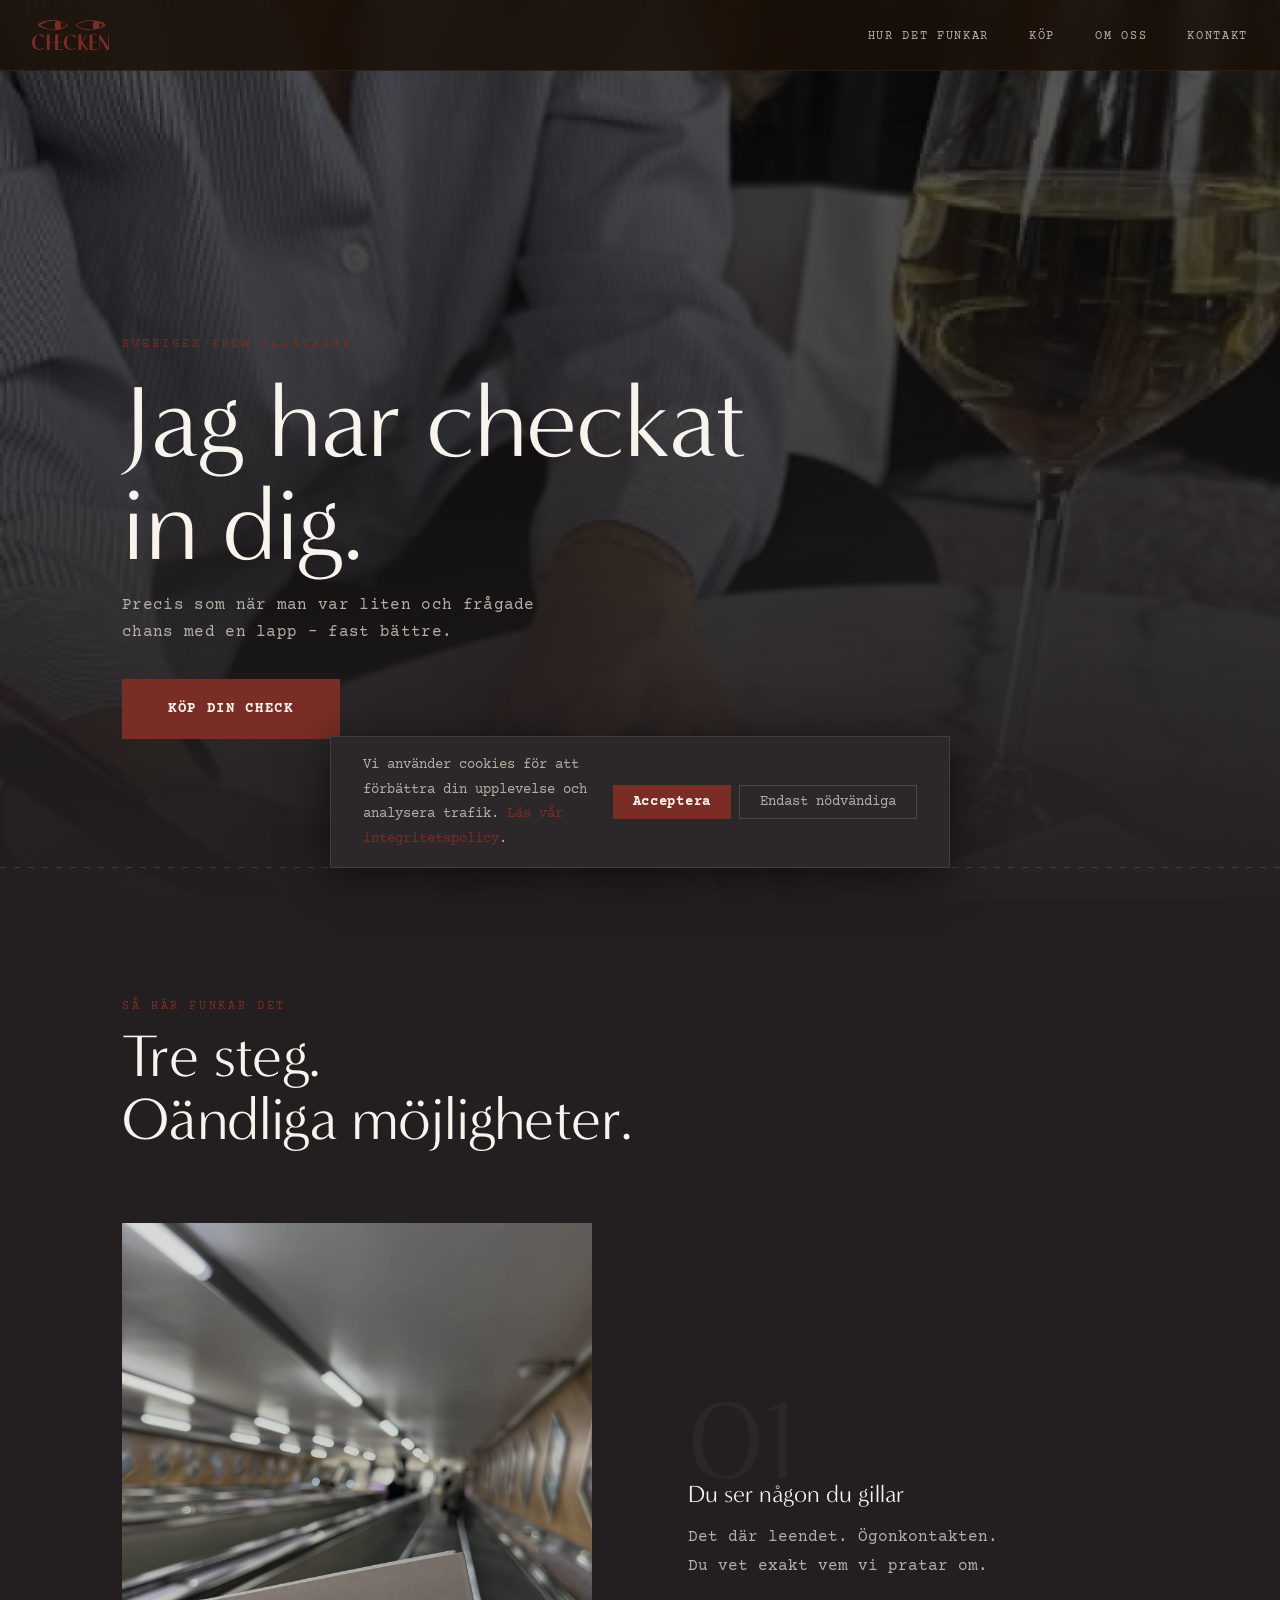
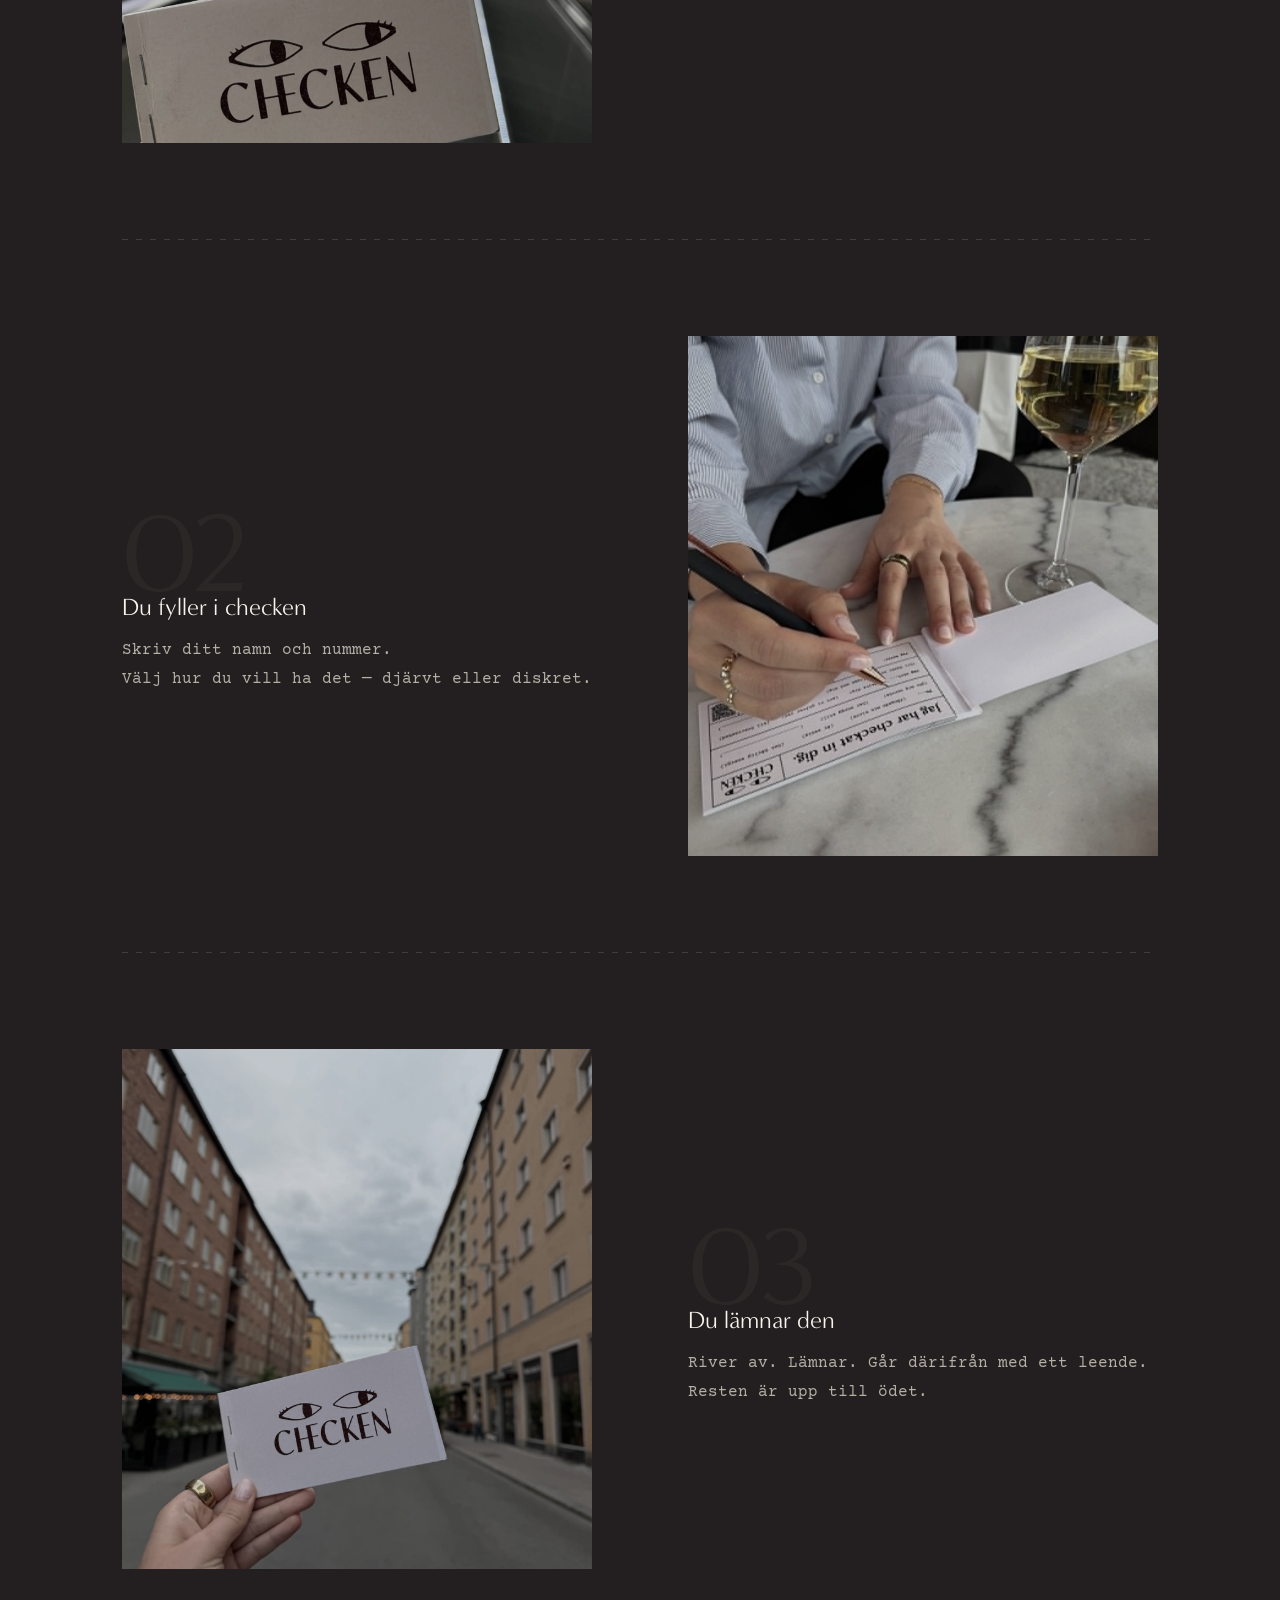
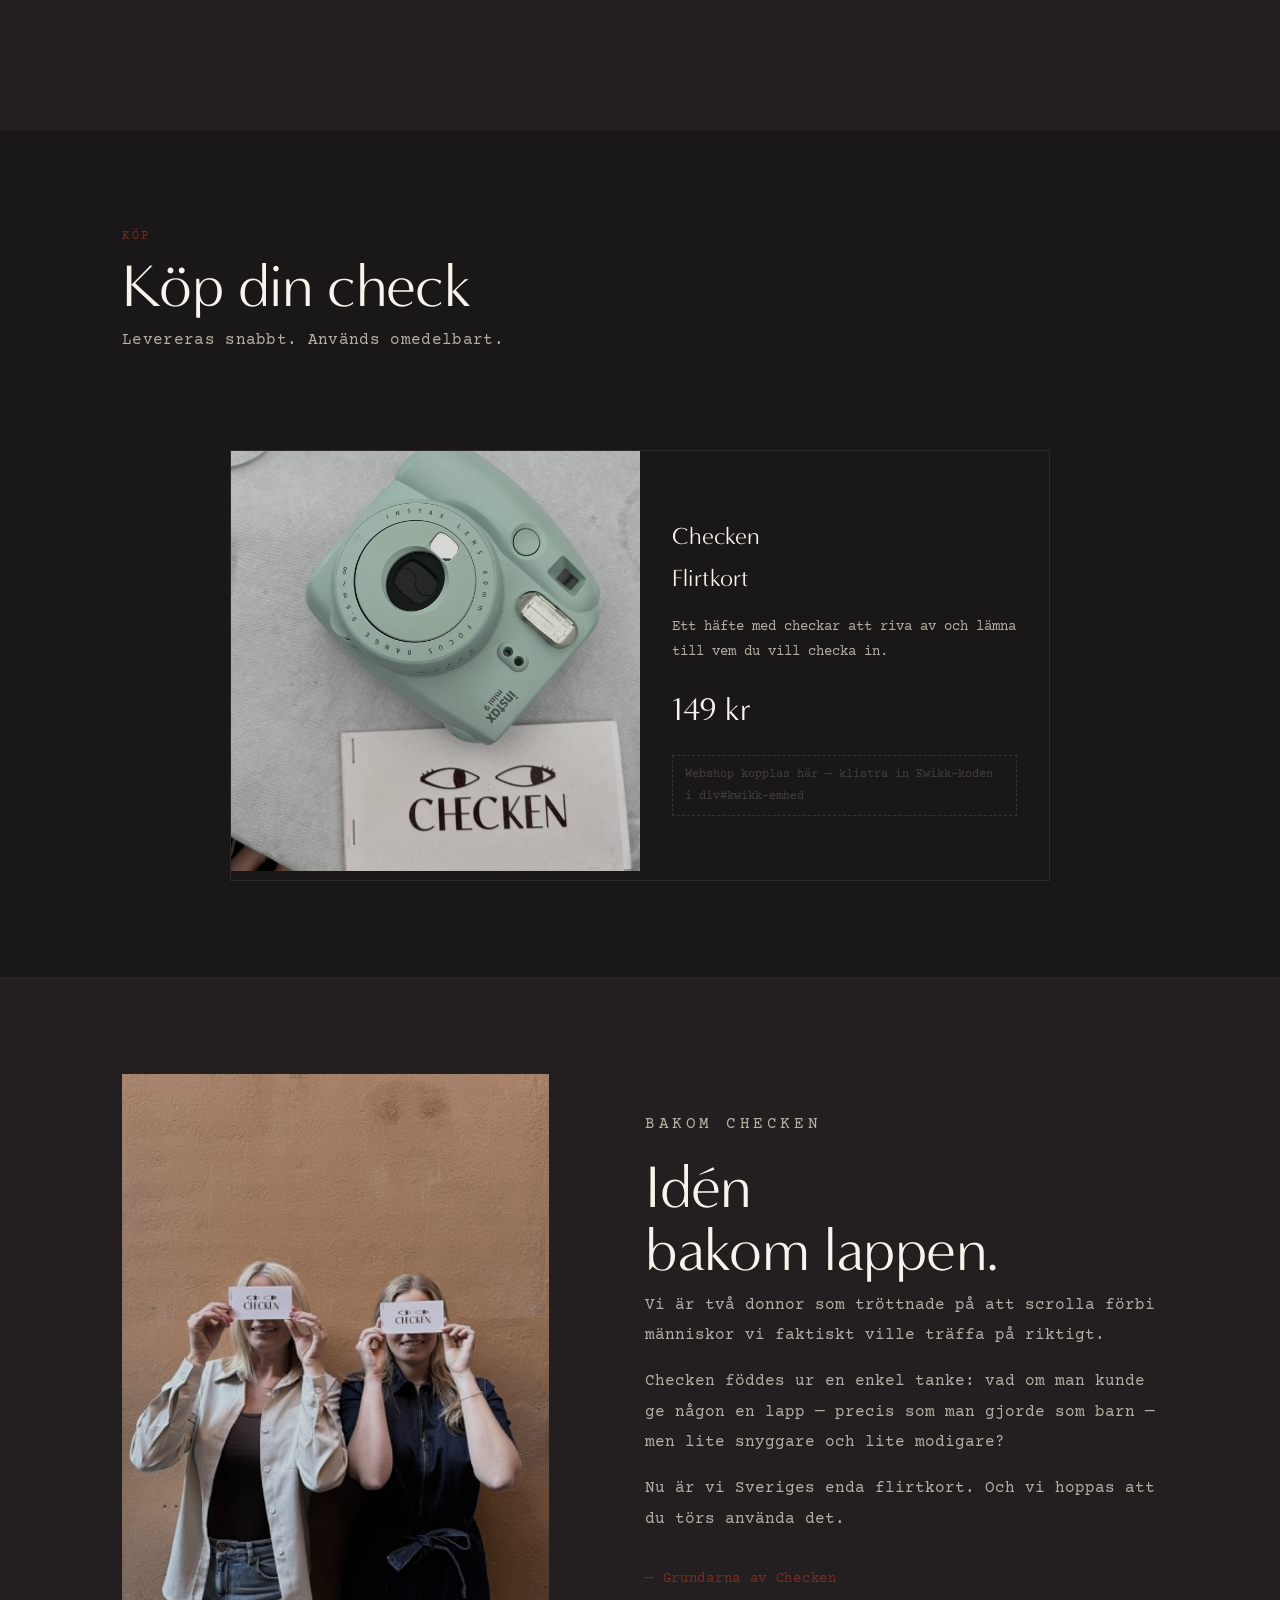
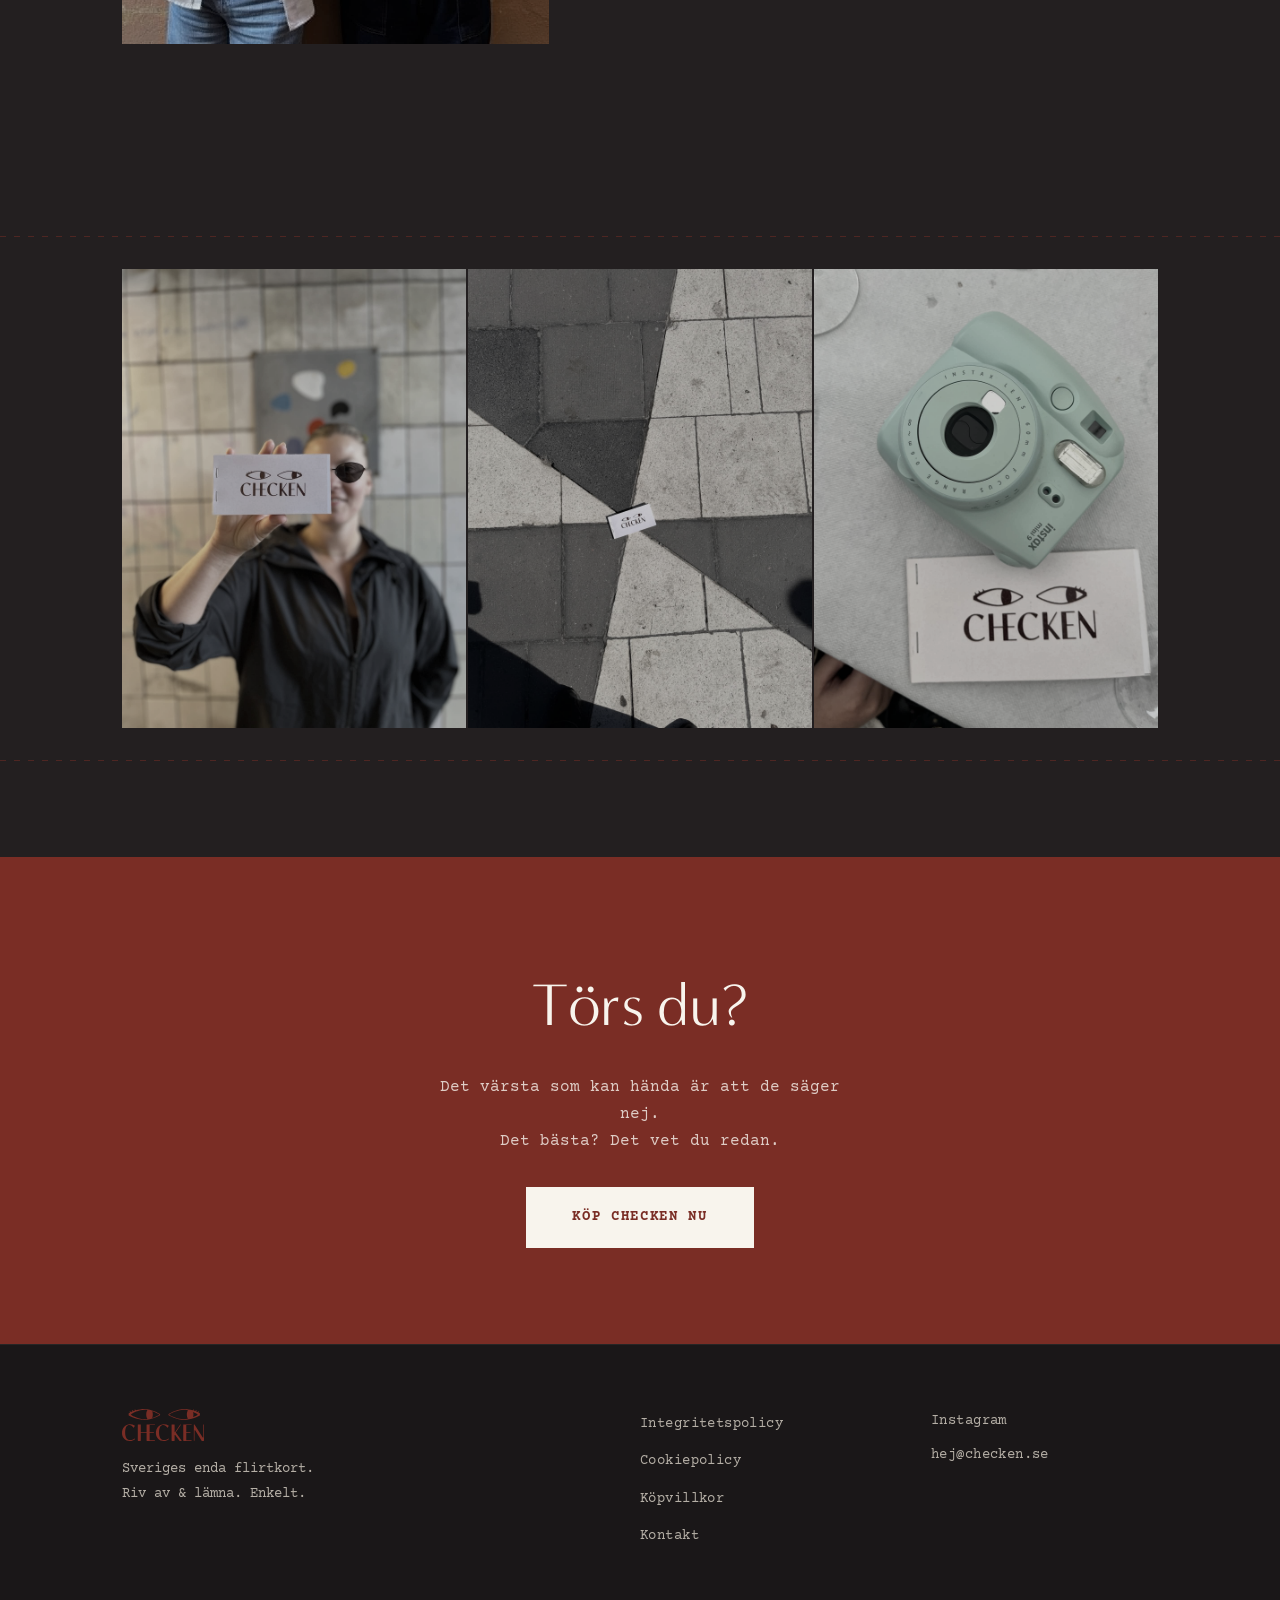
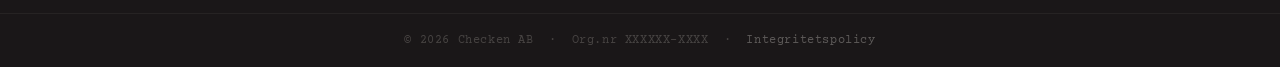
==== index.html @ c4e09fce "Add files via upload" ====
<!DOCTYPE html>
<html lang="sv">
<head>
  <meta charset="UTF-8" />
  <meta name="viewport" content="width=device-width, initial-scale=1.0" />

  <!-- ============================================================
    SEO — ÄNDRA HÄR
  ============================================================ -->
  <title>Checken – Flirta på riktigt | Sveriges enda flirtkort</title>
  <meta name="description" content="Checken är Sveriges enda flirtkort – en fysisk check du river av och lämnar till någon du är intresserad av. Precis som en kärlekslapp, fast bättre." />
  <meta name="keywords" content="checken, flirtkort, flirta, dejta, kärlek, present, rolig present, unik present, Sverige" />
  <meta name="author" content="Checken" />
  <link rel="canonical" href="https://www.checken.se/" />

  <!-- Open Graph -->
  <meta property="og:type" content="website" />
  <meta property="og:url" content="https://www.checken.se/" />
  <meta property="og:title" content="Checken – Flirta på riktigt" />
  <meta property="og:description" content="Sveriges enda flirtkort. Riv av. Lämna. Checka in någon." />
  <meta property="og:image" content="https://www.checken.se/images/og-image.jpg" />
  <meta property="og:locale" content="sv_SE" />
  <meta property="og:site_name" content="Checken" />

  <!-- Twitter/X -->
  <meta name="twitter:card" content="summary_large_image" />
  <meta name="twitter:title" content="Checken – Flirta på riktigt" />
  <meta name="twitter:description" content="Sveriges enda flirtkort. Riv av. Lämna. Checka in någon." />
  <meta name="twitter:image" content="https://www.checken.se/images/og-image.jpg" />
  <meta name="robots" content="index, follow" />

  <!-- Favicon: röd C-symbol -->
  <link rel="icon" type="image/svg+xml" href="images/favicon.svg" />
  <link rel="apple-touch-icon" href="images/favicon.svg" />

  <!-- ============================================================
    GOOGLE ANALYTICS — ÄNDRA: Byt G-XXXXXXXXXX mot ert riktiga ID
  ============================================================ -->
  <script async src="https://www.googletagmanager.com/gtag/js?id=G-XXXXXXXXXX"></script>
  <script>
    window.dataLayer = window.dataLayer || [];
    function gtag(){dataLayer.push(arguments);}
    gtag('js', new Date());
    gtag('config', 'G-XXXXXXXXXX');
  </script>

  <!-- Strukturerad data -->
  <script type="application/ld+json">
  {
    "@context": "https://schema.org",
    "@type": "Organization",
    "name": "Checken",
    "url": "https://www.checken.se",
    "logo": "https://www.checken.se/images/logo-rod.svg",
    "description": "Sveriges enda flirtkort – checka in någon du är intresserad av.",
    "sameAs": ["https://www.instagram.com/checken.se"],
    "contactPoint": {"@type": "ContactPoint", "contactType": "customer service", "email": "hej@checken.se"}
  }
  </script>
  <script type="application/ld+json">
  {
    "@context": "https://schema.org",
    "@type": "Product",
    "name": "Checken – Flirtkort",
    "description": "En fysisk check du river av och lämnar till någon du vill flirta med. Sveriges enda flirtkort.",
    "brand": {"@type": "Brand", "name": "Checken"},
    "url": "https://www.checken.se",
    "image": "https://www.checken.se/images/checken-closeup-1.jpeg"
  }
  </script>

  <link rel="stylesheet" href="css/style.css" />
</head>
<body>

  <!-- COOKIE-BANNER -->
  <div id="cookie-banner" role="dialog" aria-label="Cookiesamtycke" aria-live="polite">
    <p>Vi använder cookies för att förbättra din upplevelse och analysera trafik. <a href="pages/integritetspolicy.html">Läs vår integritetspolicy</a>.</p>
    <div class="cookie-actions">
      <button id="cookie-accept" onclick="acceptCookies()">Acceptera</button>
      <button id="cookie-decline" onclick="declineCookies()">Endast nödvändiga</button>
    </div>
  </div>

  <!-- NAVBAR -->
  <header class="navbar" role="banner">
    <a href="index.html" class="navbar-logo" aria-label="Checken – gå till startsidan">
      <img src="images/logo-rod.svg" alt="Checken logotyp" class="navbar-logo-img" style="height:30px;width:auto" />
    </a>
    <nav role="navigation" aria-label="Huvudnavigation">
      <ul>
        <li><a href="#hur-det-funkar">Hur det funkar</a></li>
        <li><a href="#kop">Köp</a></li>
        <li><a href="#om-oss">Om oss</a></li>
        <li><a href="pages/kontakt.html">Kontakt</a></li>
      </ul>
    </nav>
    <button class="nav-mobile-toggle" aria-label="Öppna meny" aria-expanded="false" onclick="toggleMobileNav(this)">
      <span class="bar bar-top"></span>
      <span class="bar bar-mid"></span>
      <span class="bar bar-bot"></span>
    </button>
  </header>

  <main>

    <!-- HERO -->
    <section class="hero" id="hero" aria-label="Välkommen till Checken">
      <div class="hero-image-wrap">
        <img
          src="images/checken-in-action.jpeg"
          alt="En person fyller i ett Checken-flirtkort vid ett marmorbord med ett vinglas"
          width="1200" height="800"
          loading="eager" fetchpriority="high"
        />
        <div class="hero-overlay"></div>
      </div>
      <div class="hero-content">
        <p class="hero-eyebrow">Sveriges enda flirtkort</p>
        <h1>Jag har checkat<br/>in dig.</h1>
        <p class="hero-sub">Precis som när man var liten och frågade chans med en lapp - fast bättre.</p>
        <a href="#kop" class="btn-primary">Köp din check</a>
      </div>
      <div class="perforation" aria-hidden="true"></div>
    </section>

    <!-- HUR DET FUNKAR -->
    <section class="how-it-works" id="hur-det-funkar" aria-labelledby="hiw-title">
      <div class="container">
        <p class="section-eyebrow">Så här funkar det</p>
        <h2 class="display" id="hiw-title">Tre steg.<br/>Oändliga möjligheter.</h2>

        <div class="steps">
          <article class="step fade-in">
            <div class="step-img">
              <img src="images/checken-closeup-1.jpeg" alt="Närbild på ett Checken-flirtkort" width="600" height="750" loading="lazy"/>
            </div>
            <div class="step-text">
              <span class="step-number" aria-hidden="true">01</span>
              <h3>Du ser någon du gillar</h3>
              <p>Det där leendet. Ögonkontakten.<br/>Du vet exakt vem vi pratar om.</p>
            </div>
          </article>

          <div class="perforation" aria-hidden="true"></div>

          <article class="step step-reverse fade-in">
            <div class="step-img">
              <img src="images/checken-in-action.jpeg" alt="Händer som fyller i ett Checken-flirtkort" width="600" height="750" loading="lazy"/>
            </div>
            <div class="step-text">
              <span class="step-number" aria-hidden="true">02</span>
              <h3>Du fyller i checken</h3>
              <p>Skriv ditt namn och nummer.<br/>Välj hur du vill ha det — djärvt eller diskret.</p>
            </div>
          </article>

          <div class="perforation" aria-hidden="true"></div>

          <article class="step fade-in">
            <div class="step-img">
              <img src="images/checken-closeup-hand.jpeg" alt="Hand lämnar över ett Checken-flirtkort" width="600" height="750" loading="lazy"/>
            </div>
            <div class="step-text">
              <span class="step-number" aria-hidden="true">03</span>
              <h3>Du lämnar den</h3>
              <p>River av. Lämnar. Går därifrån med ett leende.<br/>Resten är upp till ödet.</p>
            </div>
          </article>
        </div>
      </div>
    </section>

    <!-- SHOP -->
    <section class="shop" id="kop" aria-labelledby="shop-title">
      <div class="container">
        <p class="section-eyebrow">Köp</p>
        <h2 class="display" id="shop-title">Köp din check</h2>
        <p class="section-sub">Levereras snabbt. Används omedelbart.</p>

        <!-- KWIKK PLACEHOLDER — ersätt allt i div#kwikk-embed med Kwikk embed-kod -->
        <div id="kwikk-embed" aria-label="Webshop för Checken">
          <div class="shop-placeholder">
            <div class="placeholder-card fade-in">
              <img src="images/checken-closeup-kamera.jpeg" alt="Checken flirtkort bredvid en mintgrön Instax-kamera" width="400" height="420" loading="lazy"/>
              <div class="placeholder-info">
                <h3>Checken<br/>Flirtkort</h3>
                <p>Ett häfte med checkar att riva av och lämna till vem du vill checka in.</p>
                <!-- ÄNDRA: Pris -->
                <p class="price">149 kr</p>
                <p class="shop-note">Webshop kopplas här — klistra in Kwikk-koden i div#kwikk-embed</p>
              </div>
            </div>
          </div>
        </div>
        <!-- SLUT KWIKK -->

      </div>
    </section>

    <!-- OM OSS -->
    <section class="about" id="om-oss" aria-labelledby="about-title">
      <div class="container">
        <div class="about-inner fade-in">
          <div class="about-img">
            <img src="images/checken-grundarna.jpeg" alt="Grundarna bakom Checken håller upp flirtkort framför sina ögon" width="600" height="750" loading="lazy"/>
          </div>
          <div class="about-text">
            <p class="section-eyebrow">Bakom checken</p>
            <h2 class="display" id="about-title">Idén<br/>bakom lappen.</h2>
            <!-- ÄNDRA: Er historia -->
            <p>Vi är två donnor som tröttnade på att scrolla förbi människor vi faktiskt ville träffa på riktigt.</p>
            <p>Checken föddes ur en enkel tanke: vad om man kunde ge någon en lapp — precis som man gjorde som barn — men lite snyggare och lite modigare?</p>
            <p>Nu är vi Sveriges enda flirtkort. Och vi hoppas att du törs använda det.</p>
            <!-- ÄNDRA: Grundarnamn -->
            <p class="founders">— Grundarna av Checken</p>
          </div>
        </div>
      </div>
    </section>

    <!-- GALLERI -->
    <section class="gallery" aria-label="Checken i verkligheten">
      <div class="perforation perforation--red" aria-hidden="true"></div>
      <div class="container">
        <div class="gallery-grid">
          <figure>
            <img src="images/checken-closeup-hand-2.jpeg" alt="Checken hålls upp på en gata i Stockholm" width="400" height="500" loading="lazy"/>
          </figure>
          <figure>
            <img src="images/checken-distans-overview.jpeg" alt="Checken ligger på en stenlagd gata sedd uppifrån" width="400" height="500" loading="lazy"/>
          </figure>
          <figure>
            <img src="images/checken-closeup-kamera.jpeg" alt="Checken bredvid en mintgrön Instax-kamera" width="400" height="500" loading="lazy"/>
          </figure>
        </div>
      </div>
      <div class="perforation perforation--red" aria-hidden="true"></div>
    </section>

    <!-- CTA -->
    <section class="cta-section" aria-label="Köp Checken">
      <div class="container">
        <h2>Törs du?</h2>
        <p>Det värsta som kan hända är att de säger nej.<br/>Det bästa? Det vet du redan.</p>
        <a href="#kop" class="btn-primary">Köp Checken nu</a>
      </div>
    </section>

  </main>

  <!-- FOOTER -->
  <footer role="contentinfo">
    <div class="footer-inner container">
      <div class="footer-brand">
        <img src="images/logo-rod.svg" alt="Checken" class="footer-logo-img" loading="lazy"/>
        <!-- ÄNDRA: Tagline -->
        <p>Sveriges enda flirtkort.<br/>Riv av &amp; lämna. Enkelt.</p>
      </div>
      <nav class="footer-links" aria-label="Sidfotslänkar">
        <ul>
          <li><a href="pages/integritetspolicy.html">Integritetspolicy</a></li>
          <li><a href="pages/cookiepolicy.html">Cookiepolicy</a></li>
          <li><a href="pages/kopvillkor.html">Köpvillkor</a></li>
          <li><a href="pages/kontakt.html">Kontakt</a></li>
        </ul>
      </nav>
      <div class="footer-social">
        <!-- ÄNDRA: Instagram-länk -->
        <a href="https://www.instagram.com/checken.se" target="_blank" rel="noopener noreferrer" aria-label="Checken på Instagram">Instagram</a>
        <!-- ÄNDRA: E-post -->
        <a href="mailto:hej@checken.se">hej@checken.se</a>
      </div>
    </div>
    <div class="footer-bottom">
      <!-- ÄNDRA: Org.nr -->
      <p>© <span id="year"></span> Checken AB &nbsp;·&nbsp; Org.nr XXXXXX-XXXX &nbsp;·&nbsp; <a href="pages/integritetspolicy.html">Integritetspolicy</a></p>
    </div>
  </footer>

  <script src="js/main.js"></script>
</body>
</html>
---- css/style.css ----
/* ================================================================
   CHECKEN — STYLESHEET v3
   Grafisk profil: MinervaModern + Courier Prime
   Färger: Djupröd #7a2d25, Svart #231f20, Cream #f8f4ed
   ================================================================ */

/* ----------------------------------------------------------------
   VARUMÄRKESFÄRGER — ÄNDRA HÄR
   ---------------------------------------------------------------- */
:root {
  --color-bg:           #231f20;   /* Varumärkets svart */
  --color-surface:      #1a1718;   /* Lite mörkare yta */
  --color-surface-2:    #2c2829;   /* Kort/sektions-yta */
  --color-red:          #7a2d25;   /* Varumärkets röd — primär accentfärg */
  --color-red-dark:     #5e1f19;   /* Mörkare röd för hover */
  --color-cream:        #f8f4ed;   /* Varumärkets cream/vit */
  --color-cream-muted:  #b5afa6;   /* Dämpad cream för undertexter */

  /* Typsnitt */
  --font-display: 'MinervaModern', Georgia, serif;   /* Rubriker */
  --font-body:    'CourierPrime', 'Courier New', monospace; /* Brödtext */

  /* Storlekar */
  --text-xs:   0.75rem;
  --text-sm:   0.875rem;
  --text-base: 1rem;
  --text-lg:   1.125rem;
  --text-xl:   1.25rem;
  --text-2xl:  1.5rem;
  --text-3xl:  2rem;
  --text-4xl:  2.75rem;
  --text-5xl:  3.75rem;
  --text-6xl:  5rem;

  /* Mellanrum */
  --space-xs:  0.5rem;
  --space-sm:  1rem;
  --space-md:  2rem;
  --space-lg:  4rem;
  --space-xl:  6rem;
  --space-2xl: 9rem;

  --container-max: 1100px;
  --ease: 0.25s ease;
}

/* ================================================================
   TYPSNITTS-IMPORT (lokala filer)
   ================================================================ */
@font-face {
  font-family: 'MinervaModern';
  src: url('../fonts/MinervaModern_Regular.otf') format('opentype');
  font-weight: 400;
  font-display: swap;
}
@font-face {
  font-family: 'MinervaModern';
  src: url('../fonts/MinervaModern_Bold.otf') format('opentype');
  font-weight: 700;
  font-display: swap;
}
@font-face {
  font-family: 'CourierPrime';
  src: url('../fonts/CourierPrime-Regular.ttf') format('truetype');
  font-weight: 400;
  font-display: swap;
}
@font-face {
  font-family: 'CourierPrime';
  src: url('../fonts/CourierPrime-Bold.ttf') format('truetype');
  font-weight: 700;
  font-display: swap;
}

/* ================================================================
   RESET & BASE
   ================================================================ */
*, *::before, *::after { box-sizing: border-box; margin: 0; padding: 0; }
html { scroll-behavior: smooth; }
body {
  background-color: var(--color-bg);
  color: var(--color-cream);
  font-family: var(--font-body);
  font-size: var(--text-base);
  line-height: 1.75;
  -webkit-font-smoothing: antialiased;
}
img { display: block; max-width: 100%; height: auto; }
a { color: var(--color-red); text-decoration: none; transition: opacity var(--ease); }
a:hover { opacity: 0.75; }
a:focus-visible { outline: 2px solid var(--color-red); outline-offset: 3px; border-radius: 2px; }
ul { list-style: none; }
@media (prefers-reduced-motion: reduce) {
  *, *::before, *::after { animation-duration: 0.01ms !important; transition-duration: 0.01ms !important; }
}

/* ================================================================
   LAYOUT
   ================================================================ */
.container {
  max-width: var(--container-max);
  margin-inline: auto;
  padding-inline: var(--space-md);
}

/* ================================================================
   PERFORATIONSLINJE — SIGNATURELEMENT
   ================================================================ */
.perforation {
  width: 100%;
  height: 1px;
  background: repeating-linear-gradient(
    to right,
    var(--color-cream-muted) 0px,
    var(--color-cream-muted) 6px,
    transparent 6px,
    transparent 14px
  );
  opacity: 0.2;
  margin-block: var(--space-md);
}
.perforation--red {
  background: repeating-linear-gradient(
    to right,
    var(--color-red) 0px,
    var(--color-red) 6px,
    transparent 6px,
    transparent 14px
  );
  opacity: 0.5;
}

/* ================================================================
   KNAPPAR
   ================================================================ */
.btn-primary {
  display: inline-block;
  background-color: var(--color-red);
  color: var(--color-cream);
  font-family: var(--font-body);
  font-size: var(--text-sm);
  font-weight: 700;
  letter-spacing: 0.12em;
  text-transform: uppercase;
  padding: 1rem 2.75rem;
  border: 2px solid var(--color-red);
  border-radius: 0;
  transition: background-color var(--ease), color var(--ease), transform var(--ease);
  cursor: pointer;
}
.btn-primary:hover {
  background-color: transparent;
  color: var(--color-red);
  opacity: 1;
  transform: translateY(-1px);
}
.btn-ghost {
  display: inline-block;
  background: transparent;
  color: var(--color-cream-muted);
  font-family: var(--font-body);
  font-size: var(--text-sm);
  letter-spacing: 0.1em;
  text-transform: uppercase;
  padding: 1rem 2.75rem;
  border: 1px solid rgba(248,244,237,0.2);
  border-radius: 0;
  transition: border-color var(--ease), color var(--ease);
}
.btn-ghost:hover {
  border-color: var(--color-cream);
  color: var(--color-cream);
  opacity: 1;
}

/* ================================================================
   COOKIE-BANNER
   ================================================================ */
#cookie-banner {
  position: fixed;
  bottom: var(--space-md);
  left: 50%;
  transform: translateX(-50%);
  width: min(90vw, 620px);
  background: var(--color-surface-2);
  border: 1px solid rgba(248,244,237,0.1);
  padding: var(--space-sm) var(--space-md);
  display: flex;
  align-items: center;
  gap: var(--space-sm);
  flex-wrap: wrap;
  z-index: 9999;
  box-shadow: 0 8px 40px rgba(0,0,0,0.6);
  font-size: var(--text-sm);
  color: var(--color-cream-muted);
  font-family: var(--font-body);
}
#cookie-banner p { flex: 1; min-width: 200px; }
.cookie-actions { display: flex; gap: var(--space-xs); flex-shrink: 0; }
#cookie-accept {
  background: var(--color-red); color: var(--color-cream);
  font-weight: 700; padding: 0.5rem 1.25rem; border: none;
  cursor: pointer; font-size: var(--text-sm); font-family: var(--font-body);
  letter-spacing: 0.05em; transition: opacity var(--ease);
}
#cookie-accept:hover { opacity: 0.85; }
#cookie-decline {
  background: transparent; color: var(--color-cream-muted);
  padding: 0.5rem 1.25rem; border: 1px solid rgba(248,244,237,0.15);
  cursor: pointer; font-size: var(--text-sm); font-family: var(--font-body);
  transition: border-color var(--ease);
}
#cookie-decline:hover { border-color: var(--color-cream-muted); }
#cookie-banner.hidden { display: none; }

/* ================================================================
   NAVBAR
   ================================================================ */
.navbar {
  position: fixed;
  top: 0; left: 0; right: 0;
  z-index: 100;
  display: flex;
  align-items: center;
  justify-content: space-between;
  padding: 1.25rem var(--space-md);
  background: rgba(35, 31, 32, 0.92);
  backdrop-filter: blur(16px);
  -webkit-backdrop-filter: blur(16px);
  border-bottom: 1px solid rgba(248,244,237,0.06);
  transition: background var(--ease);
}
.navbar-logo {
  display: flex;
  align-items: center;
  gap: 0.75rem;
  text-decoration: none;
}
.navbar-logo img {
  height: 28px;
  width: auto;
}
.navbar nav ul { display: flex; gap: 2.5rem; }
.navbar nav a {
  color: var(--color-cream-muted);
  font-family: var(--font-body);
  font-size: var(--text-xs);
  letter-spacing: 0.14em;
  text-transform: uppercase;
  text-decoration: none;
  transition: color var(--ease);
}
.navbar nav a:hover { color: var(--color-cream); }
.navbar nav a[aria-current="page"] { color: var(--color-red); }

/* Hamburger */
.nav-mobile-toggle {
  display: none; background: none; border: none; cursor: pointer;
  padding: 0.4rem; width: 36px; height: 36px;
  flex-direction: column; justify-content: center; align-items: center; gap: 5px;
}
.bar {
  display: block; width: 22px; height: 1.5px;
  background: var(--color-cream); border-radius: 0;
  transition: transform 0.35s cubic-bezier(0.23,1,0.32,1), opacity 0.25s ease, width 0.3s ease;
  transform-origin: center;
}
.nav-mobile-toggle.open .bar-top { transform: translateY(6.5px) rotate(45deg); }
.nav-mobile-toggle.open .bar-mid { opacity: 0; width: 0; }
.nav-mobile-toggle.open .bar-bot { transform: translateY(-6.5px) rotate(-45deg); }

/* ================================================================
   HERO
   ================================================================ */
.hero {
  position: relative;
  min-height: 100svh;
  display: flex;
  flex-direction: column;
  justify-content: flex-end;
  overflow: hidden;
}
.hero-image-wrap {
  position: absolute; inset: 0; z-index: 0;
}
.hero-image-wrap img {
  width: 100%; height: 100%;
  object-fit: cover; object-position: center top;
  filter: brightness(0.4) saturate(0.7);
}
.hero-overlay {
  position: absolute; inset: 0;
  background: linear-gradient(
    to bottom,
    rgba(35,31,32,0.15) 0%,
    rgba(35,31,32,0.45) 50%,
    rgba(35,31,32,0.97) 100%
  );
}
.hero-content {
  position: relative; z-index: 1;
  max-width: var(--container-max);
  margin-inline: auto;
  padding: var(--space-2xl) var(--space-md) var(--space-xl);
  width: 100%;
}
.hero-eyebrow {
  font-family: var(--font-body);
  font-size: var(--text-xs);
  letter-spacing: 0.25em;
  text-transform: uppercase;
  color: var(--color-red);
  margin-bottom: var(--space-sm);
}
.hero h1 {
  font-family: var(--font-display);
  font-weight: 400;
  font-size: clamp(3rem, 8vw, 6.5rem);
  line-height: 1.0;
  color: var(--color-cream);
  margin-bottom: var(--space-sm);
  letter-spacing: -0.01em;
}
.hero-sub {
  font-family: var(--font-body);
  font-size: var(--text-base);
  color: var(--color-cream-muted);
  max-width: 440px;
  margin-bottom: var(--space-md);
  line-height: 1.7;
  letter-spacing: 0.02em;
}

/* ================================================================
   SECTION HEADERS
   ================================================================ */
.section-eyebrow {
  font-family: var(--font-body);
  font-size: var(--text-xs);
  letter-spacing: 0.22em;
  text-transform: uppercase;
  color: var(--color-red);
  margin-bottom: var(--space-xs);
}
h2.display {
  font-family: var(--font-display);
  font-weight: 400;
  font-size: clamp(var(--text-3xl), 5vw, var(--text-5xl));
  color: var(--color-cream);
  line-height: 1.05;
  margin-bottom: var(--space-xs);
  letter-spacing: -0.01em;
}
.section-sub {
  color: var(--color-cream-muted);
  font-size: var(--text-base);
  font-family: var(--font-body);
  margin-bottom: var(--space-lg);
  letter-spacing: 0.02em;
}

/* ================================================================
   HOW IT WORKS
   ================================================================ */
.how-it-works { padding-block: var(--space-xl); }
.steps { display: flex; flex-direction: column; }
.step {
  display: grid;
  grid-template-columns: 1fr 1fr;
  gap: var(--space-xl);
  align-items: center;
  padding-block: var(--space-lg);
}
.step-reverse { direction: rtl; }
.step-reverse > * { direction: ltr; }
.step-img { position: relative; }
.step-img img {
  width: 100%; max-height: 520px;
  object-fit: cover;
  filter: saturate(0.6) brightness(0.85);
  transition: filter 0.5s ease;
}
.step-img:hover img { filter: saturate(0.85) brightness(1); }
.step-number {
  font-family: var(--font-display);
  font-size: 7rem;
  color: rgba(248,244,237,0.04);
  display: block;
  line-height: 1;
  margin-bottom: -1.5rem;
  letter-spacing: -0.02em;
}
.step-text h3 {
  font-family: var(--font-display);
  font-weight: 400;
  font-size: var(--text-2xl);
  color: var(--color-cream);
  margin-bottom: var(--space-xs);
}
.step-text p {
  color: var(--color-cream-muted);
  font-size: var(--text-base);
  line-height: 1.8;
}

/* ================================================================
   SHOP
   ================================================================ */
.shop {
  padding-block: var(--space-xl);
  background: var(--color-surface);
  border-top: 1px solid rgba(248,244,237,0.05);
  border-bottom: 1px solid rgba(248,244,237,0.05);
}
.shop-placeholder { display: flex; justify-content: center; padding-top: var(--space-md); }
.placeholder-card {
  display: grid;
  grid-template-columns: 1fr 1fr;
  max-width: 820px;
  width: 100%;
  border: 1px solid rgba(248,244,237,0.08);
}
.placeholder-card img {
  width: 100%; height: 420px;
  object-fit: cover;
  filter: saturate(0.65) brightness(0.85);
}
.placeholder-info {
  padding: var(--space-lg) var(--space-md);
  display: flex;
  flex-direction: column;
  justify-content: center;
  gap: var(--space-sm);
}
.placeholder-info h3 {
  font-family: var(--font-display);
  font-weight: 400;
  font-size: var(--text-2xl);
  color: var(--color-cream);
}
.placeholder-info p { color: var(--color-cream-muted); font-size: var(--text-sm); line-height: 1.8; }
.price {
  font-family: var(--font-display);
  font-size: var(--text-3xl) !important;
  color: var(--color-cream) !important;
  font-weight: 400;
}
.shop-note {
  font-size: var(--text-xs) !important;
  color: rgba(248,244,237,0.18) !important;
  border: 1px dashed rgba(248,244,237,0.12);
  padding: 0.5rem 0.75rem;
  line-height: 1.6;
}

/* ================================================================
   OM OSS
   ================================================================ */
.about { padding-block: var(--space-xl); }
.about-inner {
  display: grid;
  grid-template-columns: 5fr 6fr;
  gap: var(--space-xl);
  align-items: center;
}
.about-img img {
  width: 100%; max-height: 640px;
  object-fit: cover; object-position: top;
  filter: saturate(0.55) brightness(0.85);
}
.about-text p {
  color: var(--color-cream-muted);
  margin-bottom: var(--space-sm);
  font-size: var(--text-base);
  line-height: 1.9;
}
.founders {
  color: var(--color-red) !important;
  font-size: var(--text-sm) !important;
  letter-spacing: 0.05em;
  margin-top: var(--space-md) !important;
}

/* ================================================================
   BILDGALLERI
   ================================================================ */
.gallery { padding-block: var(--space-lg); }
.gallery-grid {
  display: grid;
  grid-template-columns: repeat(3, 1fr);
  gap: 2px;
}
.gallery-grid figure { overflow: hidden; aspect-ratio: 3/4; }
.gallery-grid img {
  width: 100%; height: 100%;
  object-fit: cover;
  filter: saturate(0.5) brightness(0.8);
  transition: filter 0.5s ease, transform 0.5s ease;
}
.gallery-grid figure:hover img {
  filter: saturate(0.85) brightness(1);
  transform: scale(1.03);
}

/* ================================================================
   CTA
   ================================================================ */
.cta-section {
  padding-block: var(--space-xl);
  background: var(--color-red);
  text-align: center;
}
.cta-section h2 {
  font-family: var(--font-display);
  font-weight: 400;
  font-size: clamp(var(--text-3xl), 5vw, var(--text-5xl));
  color: var(--color-cream);
  margin-bottom: var(--space-sm);
  letter-spacing: -0.01em;
}
.cta-section p {
  color: rgba(248,244,237,0.8);
  font-size: var(--text-base);
  max-width: 440px;
  margin-inline: auto;
  margin-bottom: var(--space-md);
  line-height: 1.7;
}
.cta-section .btn-primary {
  background: var(--color-cream);
  color: var(--color-red);
  border-color: var(--color-cream);
}
.cta-section .btn-primary:hover {
  background: transparent;
  color: var(--color-cream);
}

/* ================================================================
   FOOTER
   ================================================================ */
footer {
  background: var(--color-surface);
  border-top: 1px solid rgba(248,244,237,0.06);
  padding-top: var(--space-lg);
}
.footer-inner {
  display: grid;
  grid-template-columns: 2fr 1fr 1fr;
  gap: var(--space-lg);
  padding-bottom: var(--space-lg);
}
.footer-logo-img { height: 32px; width: auto; margin-bottom: var(--space-sm); }
.footer-brand p { color: var(--color-cream-muted); font-size: var(--text-sm); line-height: 1.8; }
.footer-links ul { display: flex; flex-direction: column; gap: 0.6rem; }
.footer-links a, .footer-social a {
  color: var(--color-cream-muted);
  font-size: var(--text-sm);
  text-decoration: none;
  letter-spacing: 0.03em;
  transition: color var(--ease);
}
.footer-links a:hover { color: var(--color-cream); }
.footer-social { display: flex; flex-direction: column; gap: 0.6rem; }
.footer-social a:hover { color: var(--color-red); opacity: 1; }
.footer-bottom {
  border-top: 1px solid rgba(248,244,237,0.05);
  padding-block: var(--space-sm);
  text-align: center;
}
.footer-bottom p { color: rgba(248,244,237,0.2); font-size: var(--text-xs); letter-spacing: 0.05em; }
.footer-bottom a { color: rgba(248,244,237,0.3); }

/* ================================================================
   SCROLL-ANIMATION
   ================================================================ */
.fade-in { opacity: 0; transform: translateY(28px); transition: opacity 0.7s ease, transform 0.7s ease; }
.fade-in.visible { opacity: 1; transform: translateY(0); }

/* ================================================================
   RESPONSIVT
   ================================================================ */
@media (max-width: 768px) {
  :root { --space-lg: 3rem; --space-xl: 4rem; --space-2xl: 5rem; }
  .navbar nav { display: none; }
  .navbar nav.open {
    display: block; position: absolute; top: 100%; left: 0; right: 0;
    background: var(--color-bg); padding: var(--space-md);
    border-bottom: 1px solid rgba(248,244,237,0.08);
    animation: slideDown 0.3s ease;
  }
  @keyframes slideDown { from { opacity: 0; transform: translateY(-8px); } to { opacity: 1; transform: translateY(0); } }
  .navbar nav.open ul { flex-direction: column; gap: var(--space-md); }
  .nav-mobile-toggle { display: flex; }
  .step { grid-template-columns: 1fr; gap: var(--space-sm); }
  .step-reverse { direction: ltr; }
  .about-inner { grid-template-columns: 1fr; }
  .placeholder-card { grid-template-columns: 1fr; }
  .placeholder-card img { height: 280px; }
  .footer-inner { grid-template-columns: 1fr; gap: var(--space-md); }
  .gallery-grid { grid-template-columns: 1fr 1fr; }
  .gallery-grid figure:last-child { display: none; }
}
@media (max-width: 480px) {
  .gallery-grid { grid-template-columns: 1fr; }
  .gallery-grid figure:last-child { display: block; }
}
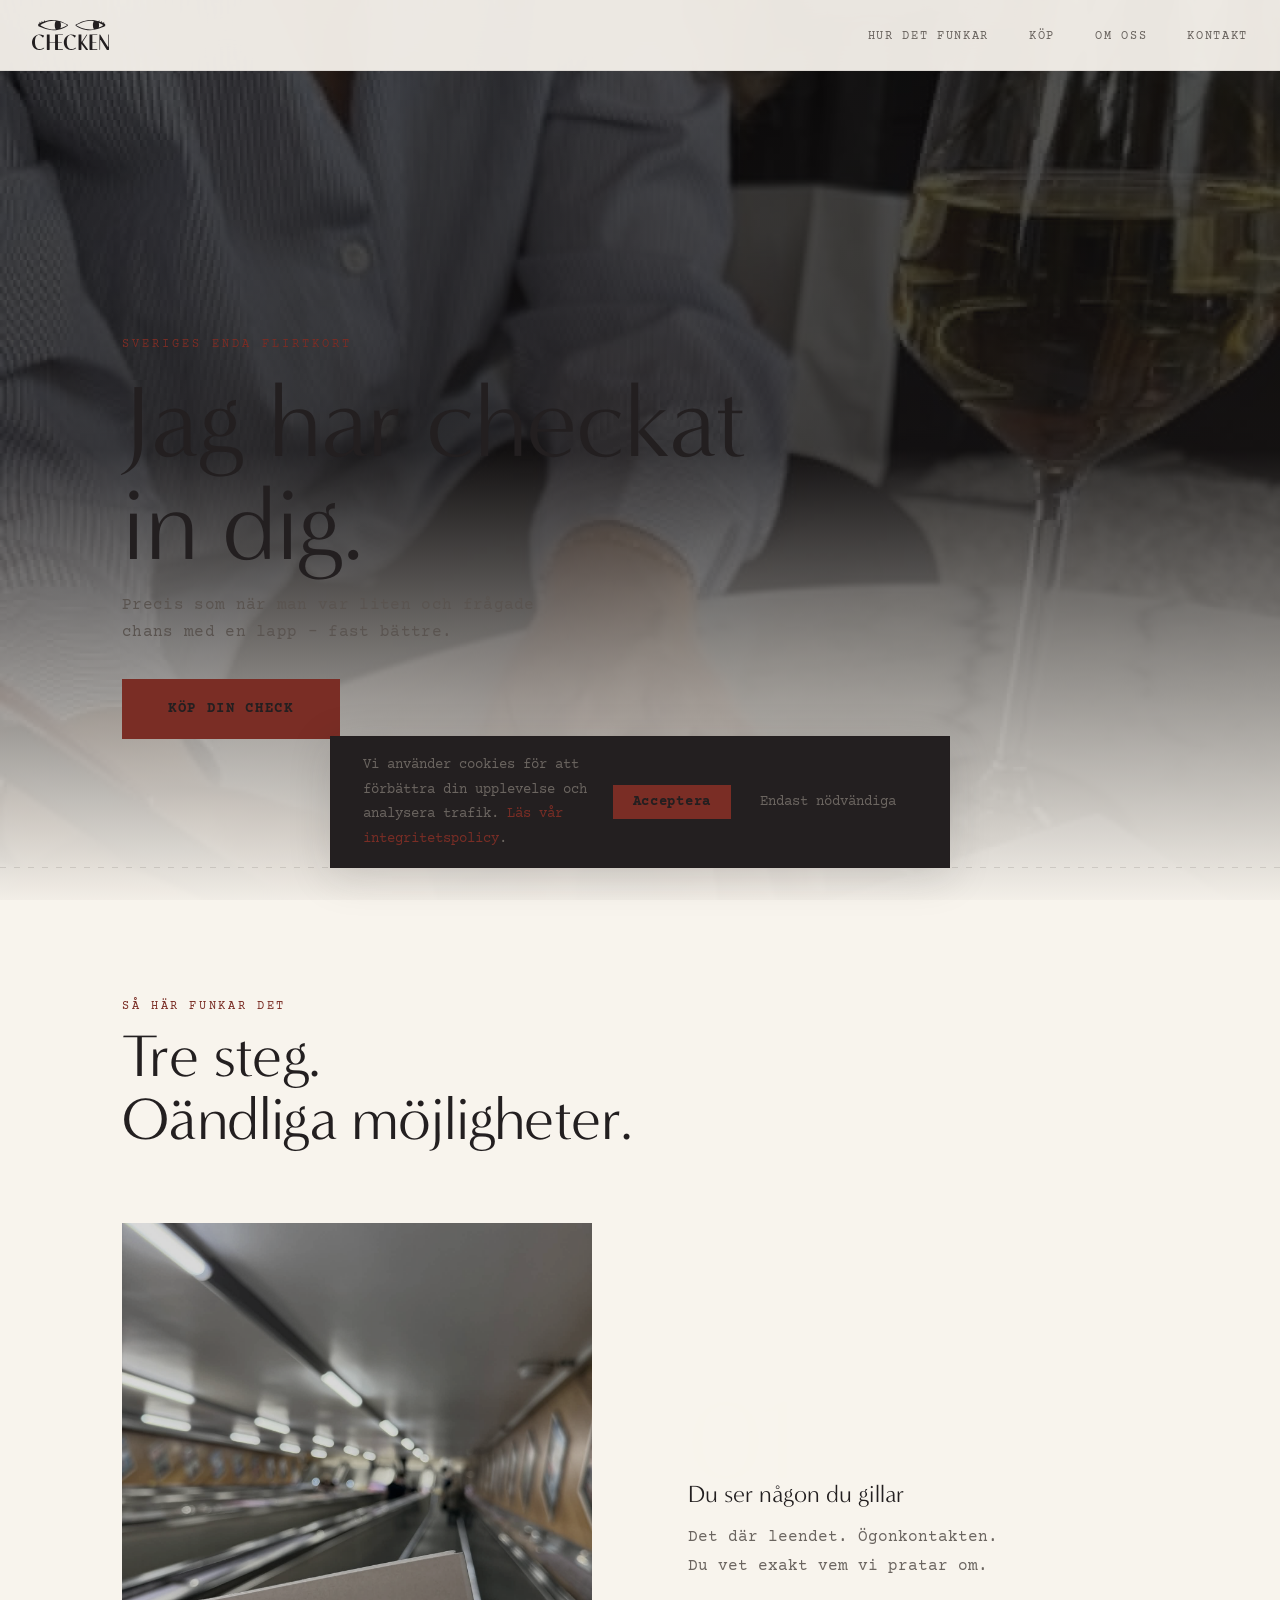
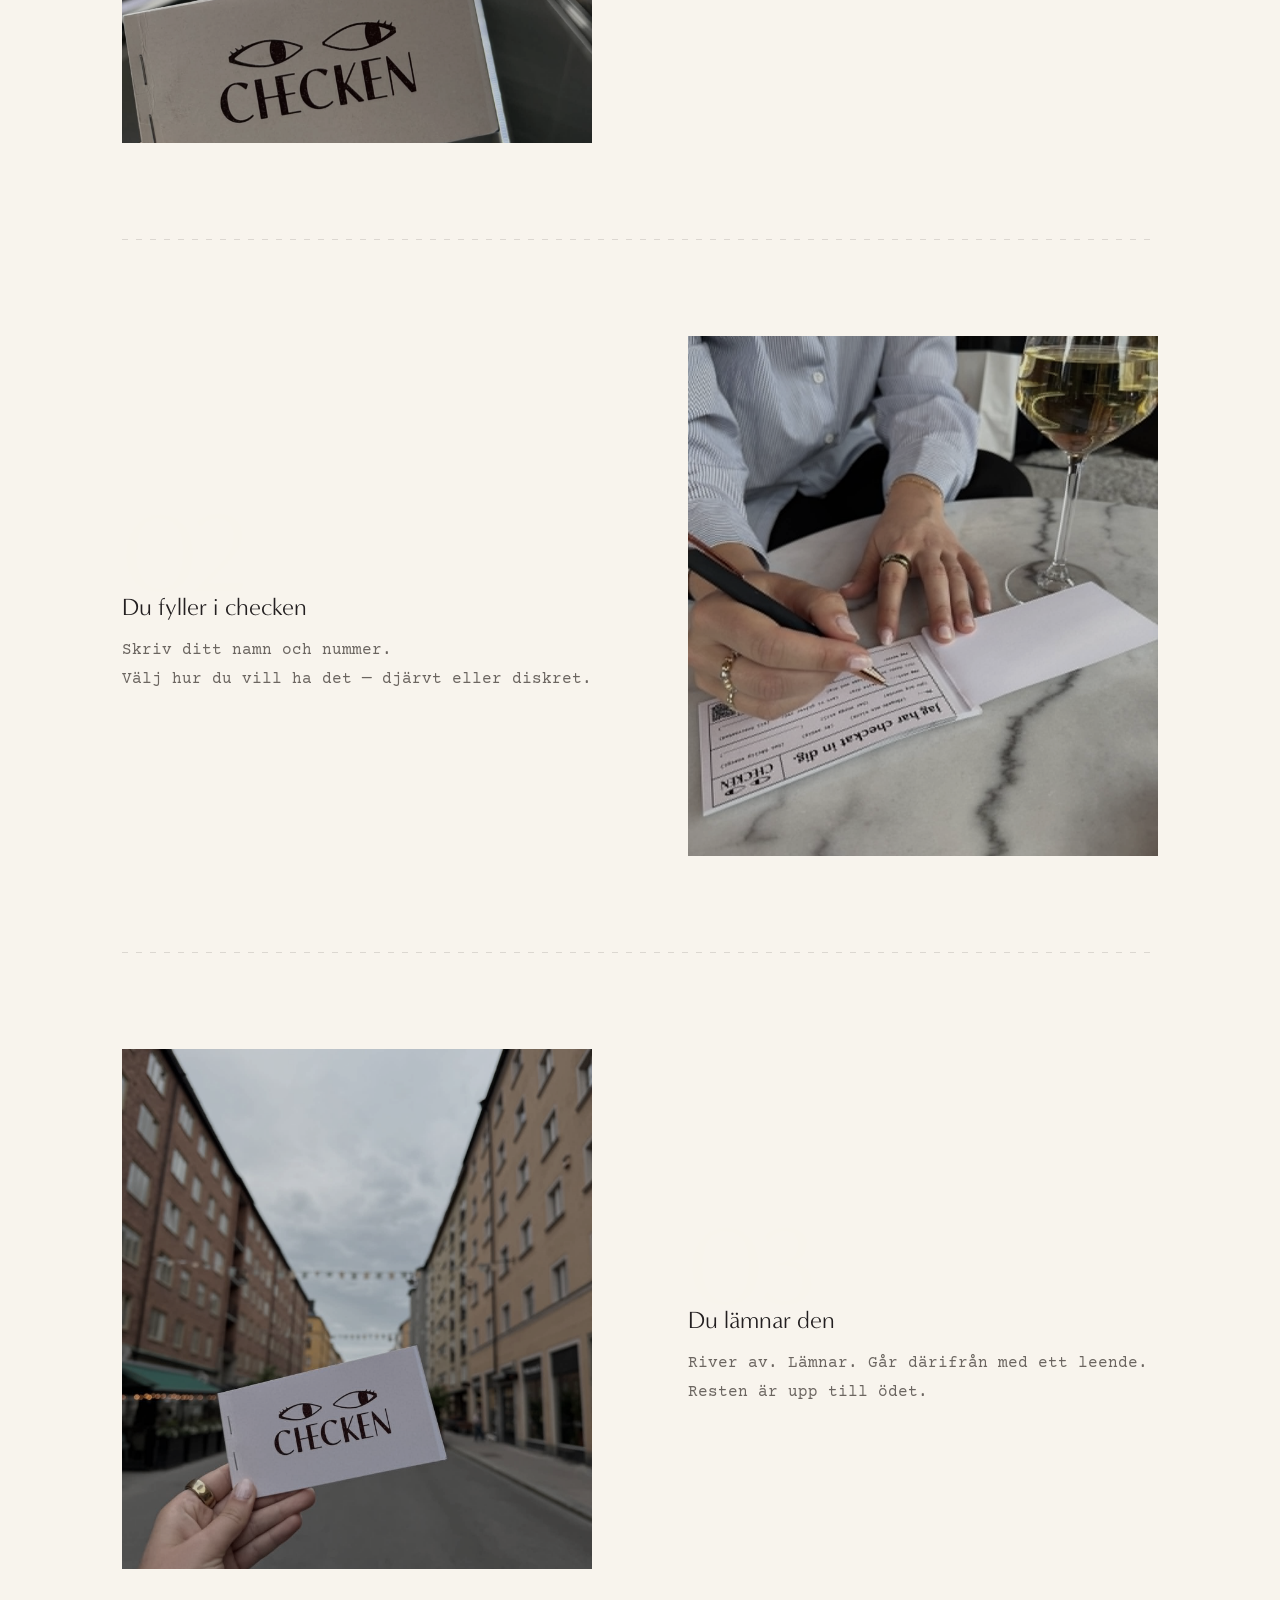
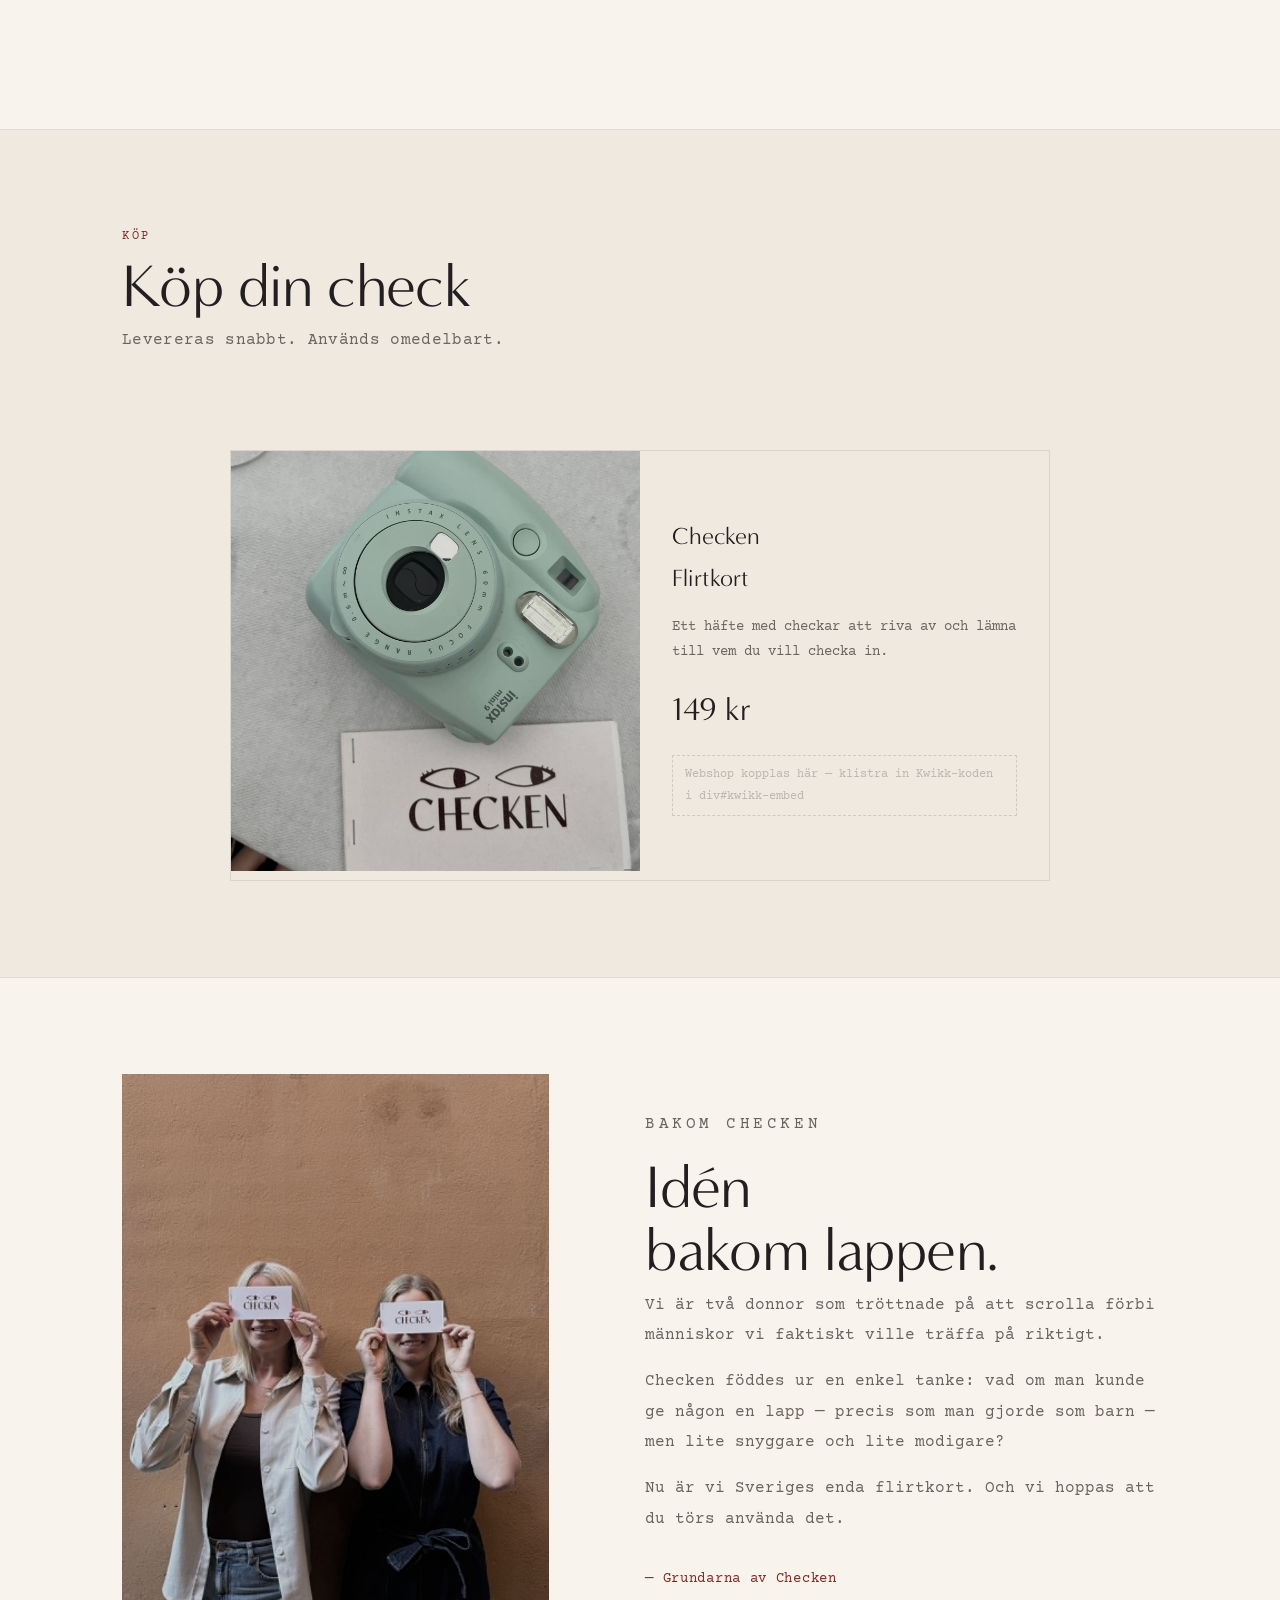
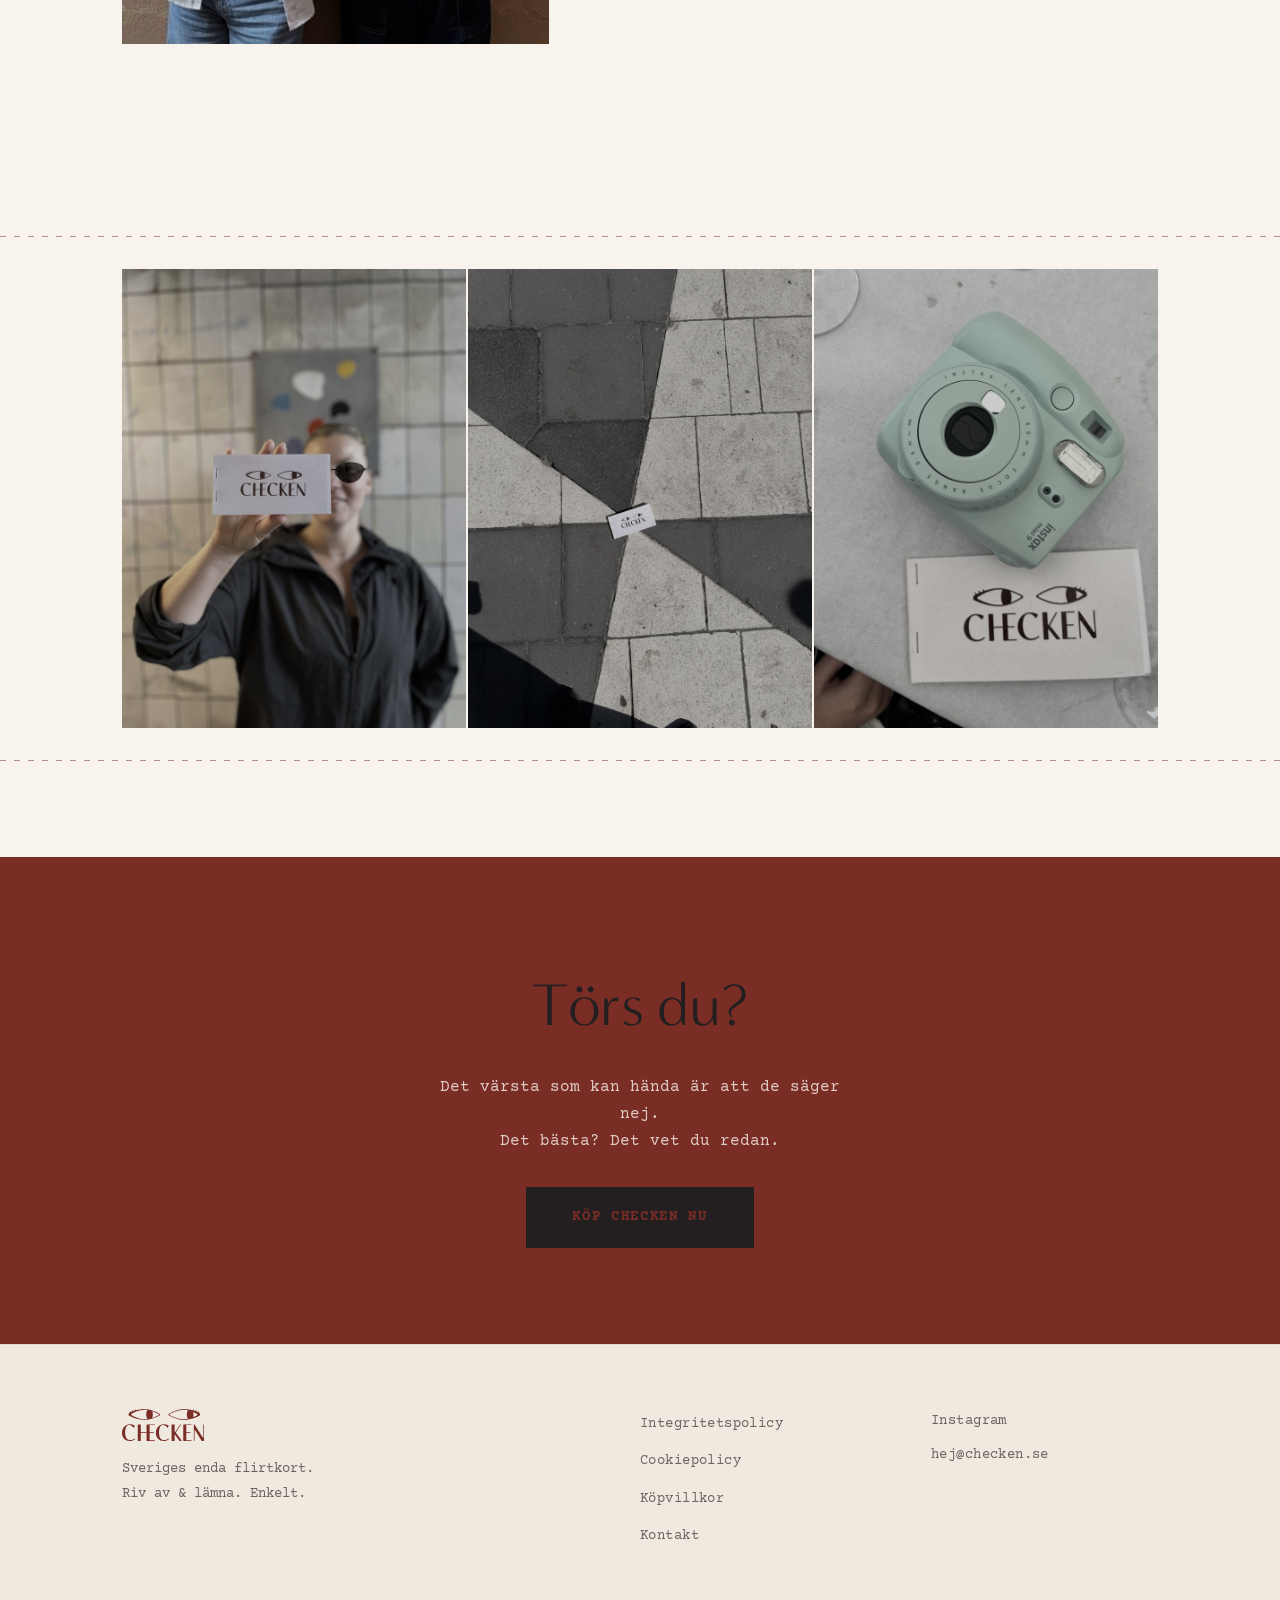
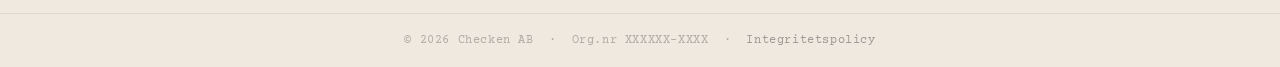
==== commit 328145b5: "Add files via upload" ====
--- a/index.html
+++ b/index.html
@@ -85,7 +85,7 @@
   <!-- NAVBAR -->
   <header class="navbar" role="banner">
     <a href="index.html" class="navbar-logo" aria-label="Checken – gå till startsidan">
-      <img src="images/logo-rod.svg" alt="Checken logotyp" class="navbar-logo-img" style="height:30px;width:auto" />
+      <img src="images/logo-svart.svg" alt="Checken logotyp" class="navbar-logo-img" style="height:30px;width:auto" />
     </a>
     <nav role="navigation" aria-label="Huvudnavigation">
       <ul>
--- a/css/style.css
+++ b/css/style.css
@@ -8,13 +8,13 @@
    VARUMÄRKESFÄRGER — ÄNDRA HÄR
    ---------------------------------------------------------------- */
 :root {
-  --color-bg:           #231f20;   /* Varumärkets svart */
-  --color-surface:      #1a1718;   /* Lite mörkare yta */
-  --color-surface-2:    #2c2829;   /* Kort/sektions-yta */
+  --color-bg:           #f8f4ed;   /* Varumärkets cream — nu bakgrund */
+  --color-surface:      #efe9e0;   /* Lite mörkare cream för sektioner */
+  --color-surface-2:    #e6dfd5;   /* Ännu mörkare cream för kort/ytor */
   --color-red:          #7a2d25;   /* Varumärkets röd — primär accentfärg */
   --color-red-dark:     #5e1f19;   /* Mörkare röd för hover */
-  --color-cream:        #f8f4ed;   /* Varumärkets cream/vit */
-  --color-cream-muted:  #b5afa6;   /* Dämpad cream för undertexter */
+  --color-cream:        #231f20;   /* Varumärkets svart — nu primär textfärg */
+  --color-cream-muted:  #6b6560;   /* Dämpad mörkbrun för undertexter */
 
   /* Typsnitt */
   --font-display: 'MinervaModern', Georgia, serif;   /* Rubriker */
@@ -182,15 +182,15 @@
   left: 50%;
   transform: translateX(-50%);
   width: min(90vw, 620px);
-  background: var(--color-surface-2);
-  border: 1px solid rgba(248,244,237,0.1);
+  background: var(--color-cream);
+  border: 1px solid rgba(35,31,32,0.15);
   padding: var(--space-sm) var(--space-md);
   display: flex;
   align-items: center;
   gap: var(--space-sm);
   flex-wrap: wrap;
   z-index: 9999;
-  box-shadow: 0 8px 40px rgba(0,0,0,0.6);
+  box-shadow: 0 8px 40px rgba(35,31,32,0.15);
   font-size: var(--text-sm);
   color: var(--color-cream-muted);
   font-family: var(--font-body);
@@ -206,11 +206,11 @@
 #cookie-accept:hover { opacity: 0.85; }
 #cookie-decline {
   background: transparent; color: var(--color-cream-muted);
-  padding: 0.5rem 1.25rem; border: 1px solid rgba(248,244,237,0.15);
+  padding: 0.5rem 1.25rem; border: 1px solid rgba(35,31,32,0.2);
   cursor: pointer; font-size: var(--text-sm); font-family: var(--font-body);
   transition: border-color var(--ease);
 }
-#cookie-decline:hover { border-color: var(--color-cream-muted); }
+#cookie-decline:hover { border-color: var(--color-cream); }
 #cookie-banner.hidden { display: none; }
 
 /* ================================================================
@@ -224,10 +224,10 @@
   align-items: center;
   justify-content: space-between;
   padding: 1.25rem var(--space-md);
-  background: rgba(35, 31, 32, 0.92);
+  background: rgba(248, 244, 237, 0.94);
   backdrop-filter: blur(16px);
   -webkit-backdrop-filter: blur(16px);
-  border-bottom: 1px solid rgba(248,244,237,0.06);
+  border-bottom: 1px solid rgba(35,31,32,0.08);
   transition: background var(--ease);
 }
 .navbar-logo {
@@ -292,9 +292,9 @@
   position: absolute; inset: 0;
   background: linear-gradient(
     to bottom,
-    rgba(35,31,32,0.15) 0%,
-    rgba(35,31,32,0.45) 50%,
-    rgba(35,31,32,0.97) 100%
+    rgba(35,31,32,0.25) 0%,
+    rgba(35,31,32,0.5) 50%,
+    rgba(248,244,237,0.97) 100%
   );
 }
 .hero-content {
@@ -317,14 +317,14 @@
   font-weight: 400;
   font-size: clamp(3rem, 8vw, 6.5rem);
   line-height: 1.0;
-  color: var(--color-cream);
+  color: #231f20;
   margin-bottom: var(--space-sm);
   letter-spacing: -0.01em;
 }
 .hero-sub {
   font-family: var(--font-body);
   font-size: var(--text-base);
-  color: var(--color-cream-muted);
+  color: #5a5450;
   max-width: 440px;
   margin-bottom: var(--space-md);
   line-height: 1.7;
@@ -409,8 +409,8 @@
 .shop {
   padding-block: var(--space-xl);
   background: var(--color-surface);
-  border-top: 1px solid rgba(248,244,237,0.05);
-  border-bottom: 1px solid rgba(248,244,237,0.05);
+  border-top: 1px solid rgba(35,31,32,0.07);
+  border-bottom: 1px solid rgba(35,31,32,0.07);
 }
 .shop-placeholder { display: flex; justify-content: center; padding-top: var(--space-md); }
 .placeholder-card {
@@ -418,7 +418,7 @@
   grid-template-columns: 1fr 1fr;
   max-width: 820px;
   width: 100%;
-  border: 1px solid rgba(248,244,237,0.08);
+  border: 1px solid rgba(35,31,32,0.1);
 }
 .placeholder-card img {
   width: 100%; height: 420px;
@@ -447,8 +447,8 @@
 }
 .shop-note {
   font-size: var(--text-xs) !important;
-  color: rgba(248,244,237,0.18) !important;
-  border: 1px dashed rgba(248,244,237,0.12);
+  color: rgba(35,31,32,0.25) !important;
+  border: 1px dashed rgba(35,31,32,0.15);
   padding: 0.5rem 0.75rem;
   line-height: 1.6;
 }
@@ -541,7 +541,7 @@
    ================================================================ */
 footer {
   background: var(--color-surface);
-  border-top: 1px solid rgba(248,244,237,0.06);
+  border-top: 1px solid rgba(35,31,32,0.08);
   padding-top: var(--space-lg);
 }
 .footer-inner {
@@ -564,12 +564,12 @@
 .footer-social { display: flex; flex-direction: column; gap: 0.6rem; }
 .footer-social a:hover { color: var(--color-red); opacity: 1; }
 .footer-bottom {
-  border-top: 1px solid rgba(248,244,237,0.05);
+  border-top: 1px solid rgba(35,31,32,0.08);
   padding-block: var(--space-sm);
   text-align: center;
 }
-.footer-bottom p { color: rgba(248,244,237,0.2); font-size: var(--text-xs); letter-spacing: 0.05em; }
-.footer-bottom a { color: rgba(248,244,237,0.3); }
+.footer-bottom p { color: rgba(35,31,32,0.3); font-size: var(--text-xs); letter-spacing: 0.05em; }
+.footer-bottom a { color: rgba(35,31,32,0.4); }
 
 /* ================================================================
    SCROLL-ANIMATION
@@ -586,7 +586,7 @@
   .navbar nav.open {
     display: block; position: absolute; top: 100%; left: 0; right: 0;
     background: var(--color-bg); padding: var(--space-md);
-    border-bottom: 1px solid rgba(248,244,237,0.08);
+    border-bottom: 1px solid rgba(35,31,32,0.08);
     animation: slideDown 0.3s ease;
   }
   @keyframes slideDown { from { opacity: 0; transform: translateY(-8px); } to { opacity: 1; transform: translateY(0); } }
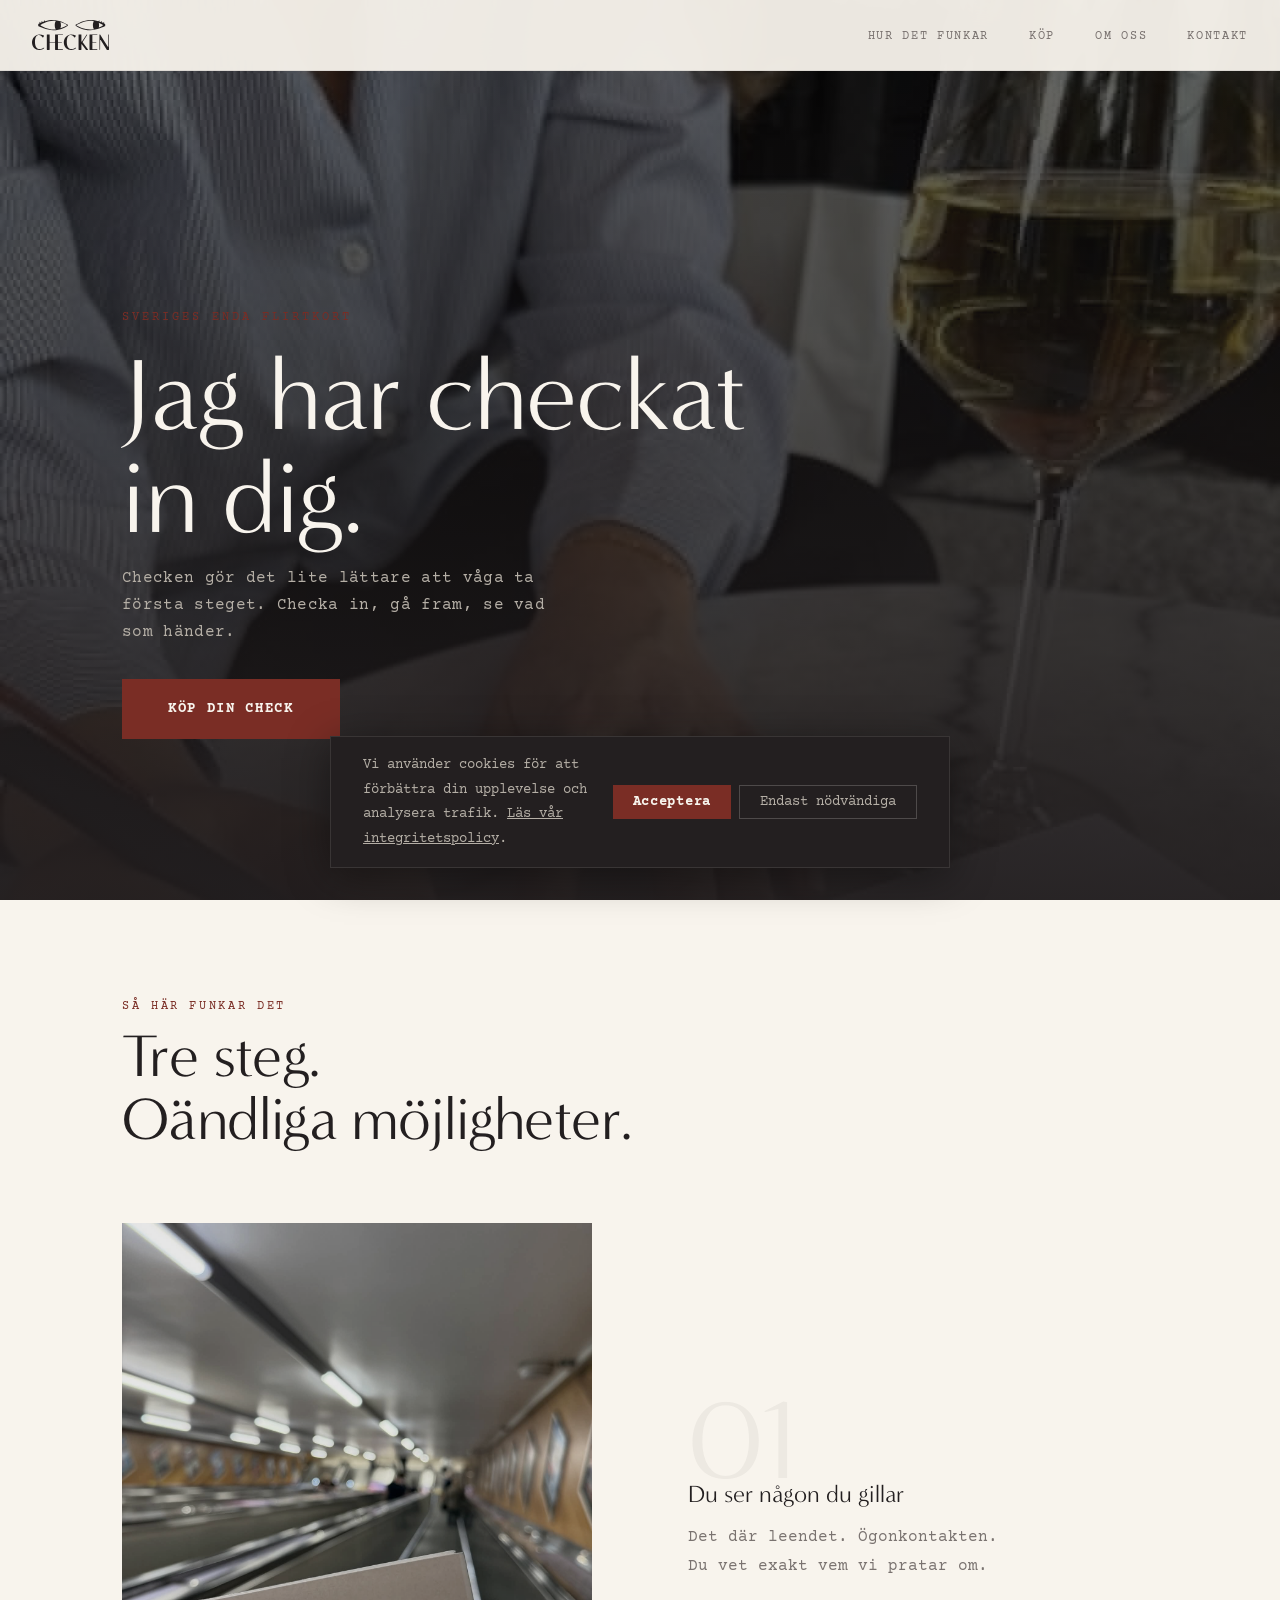
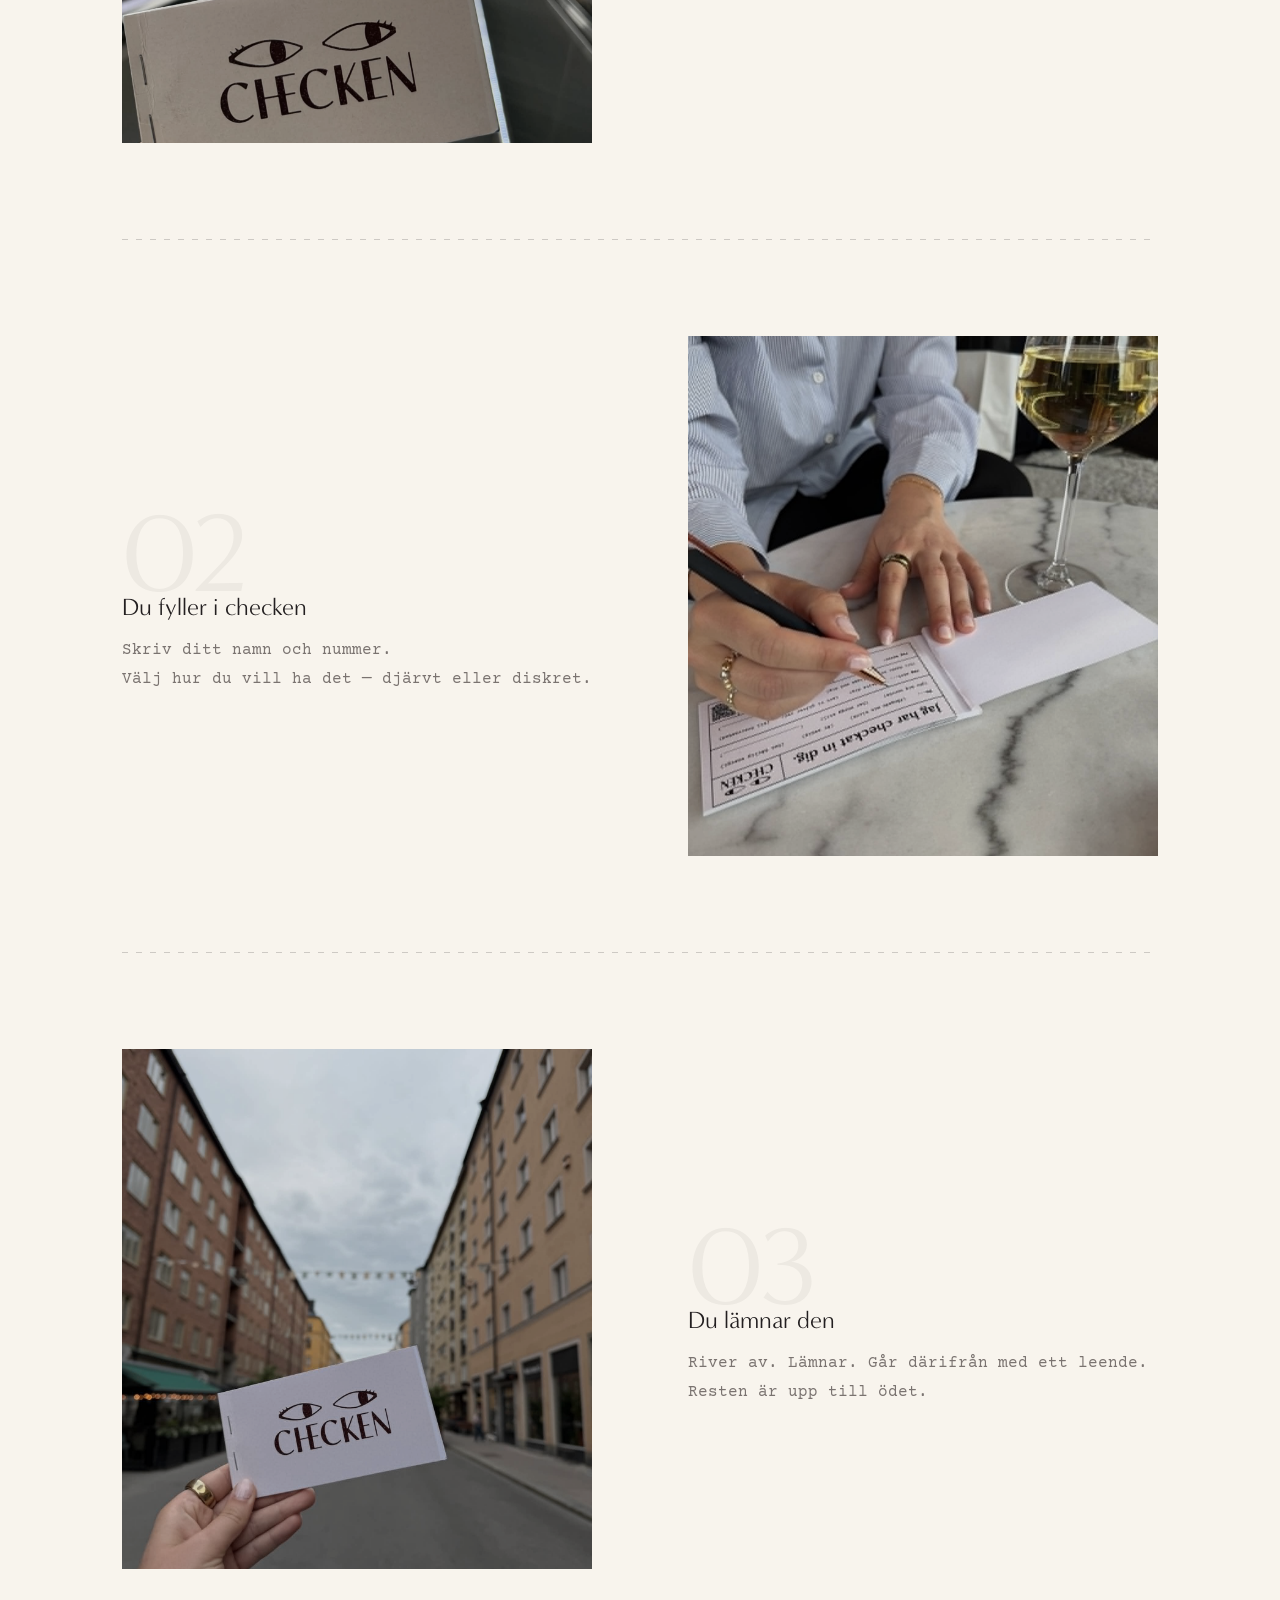
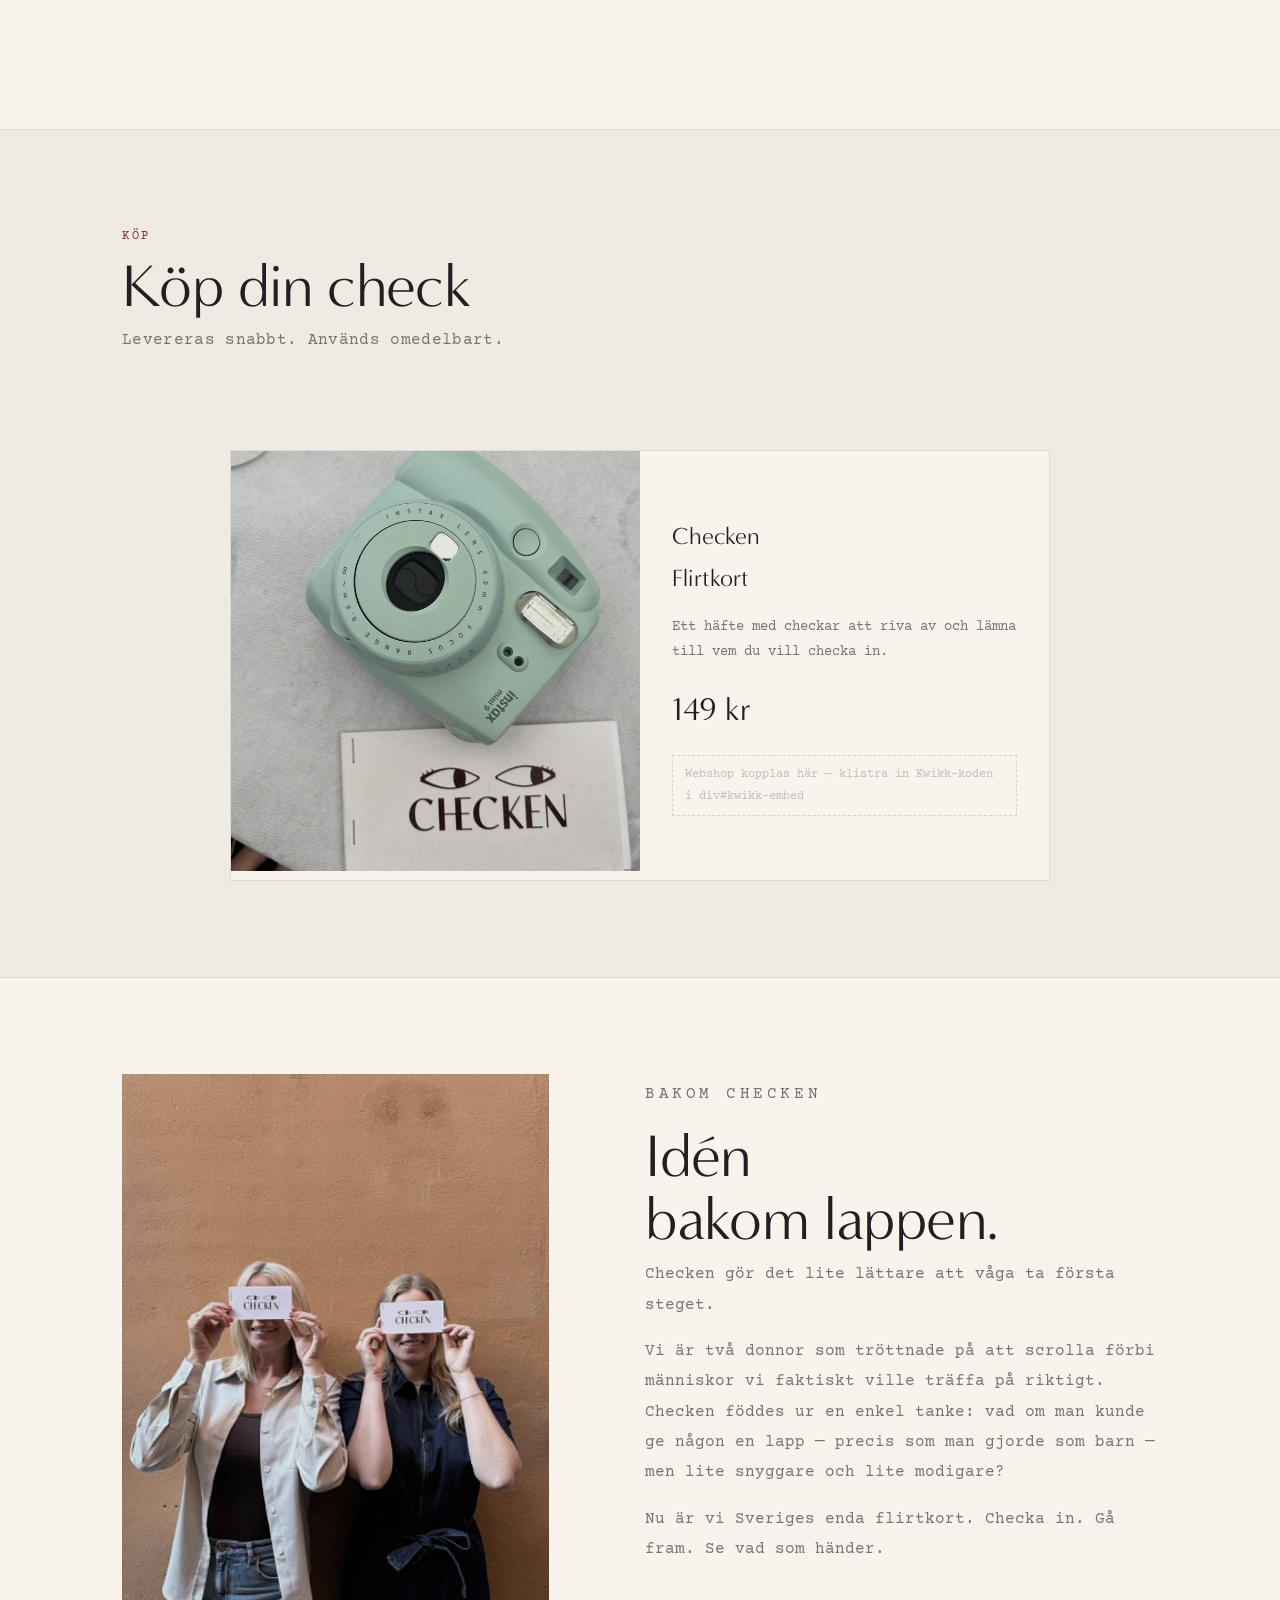
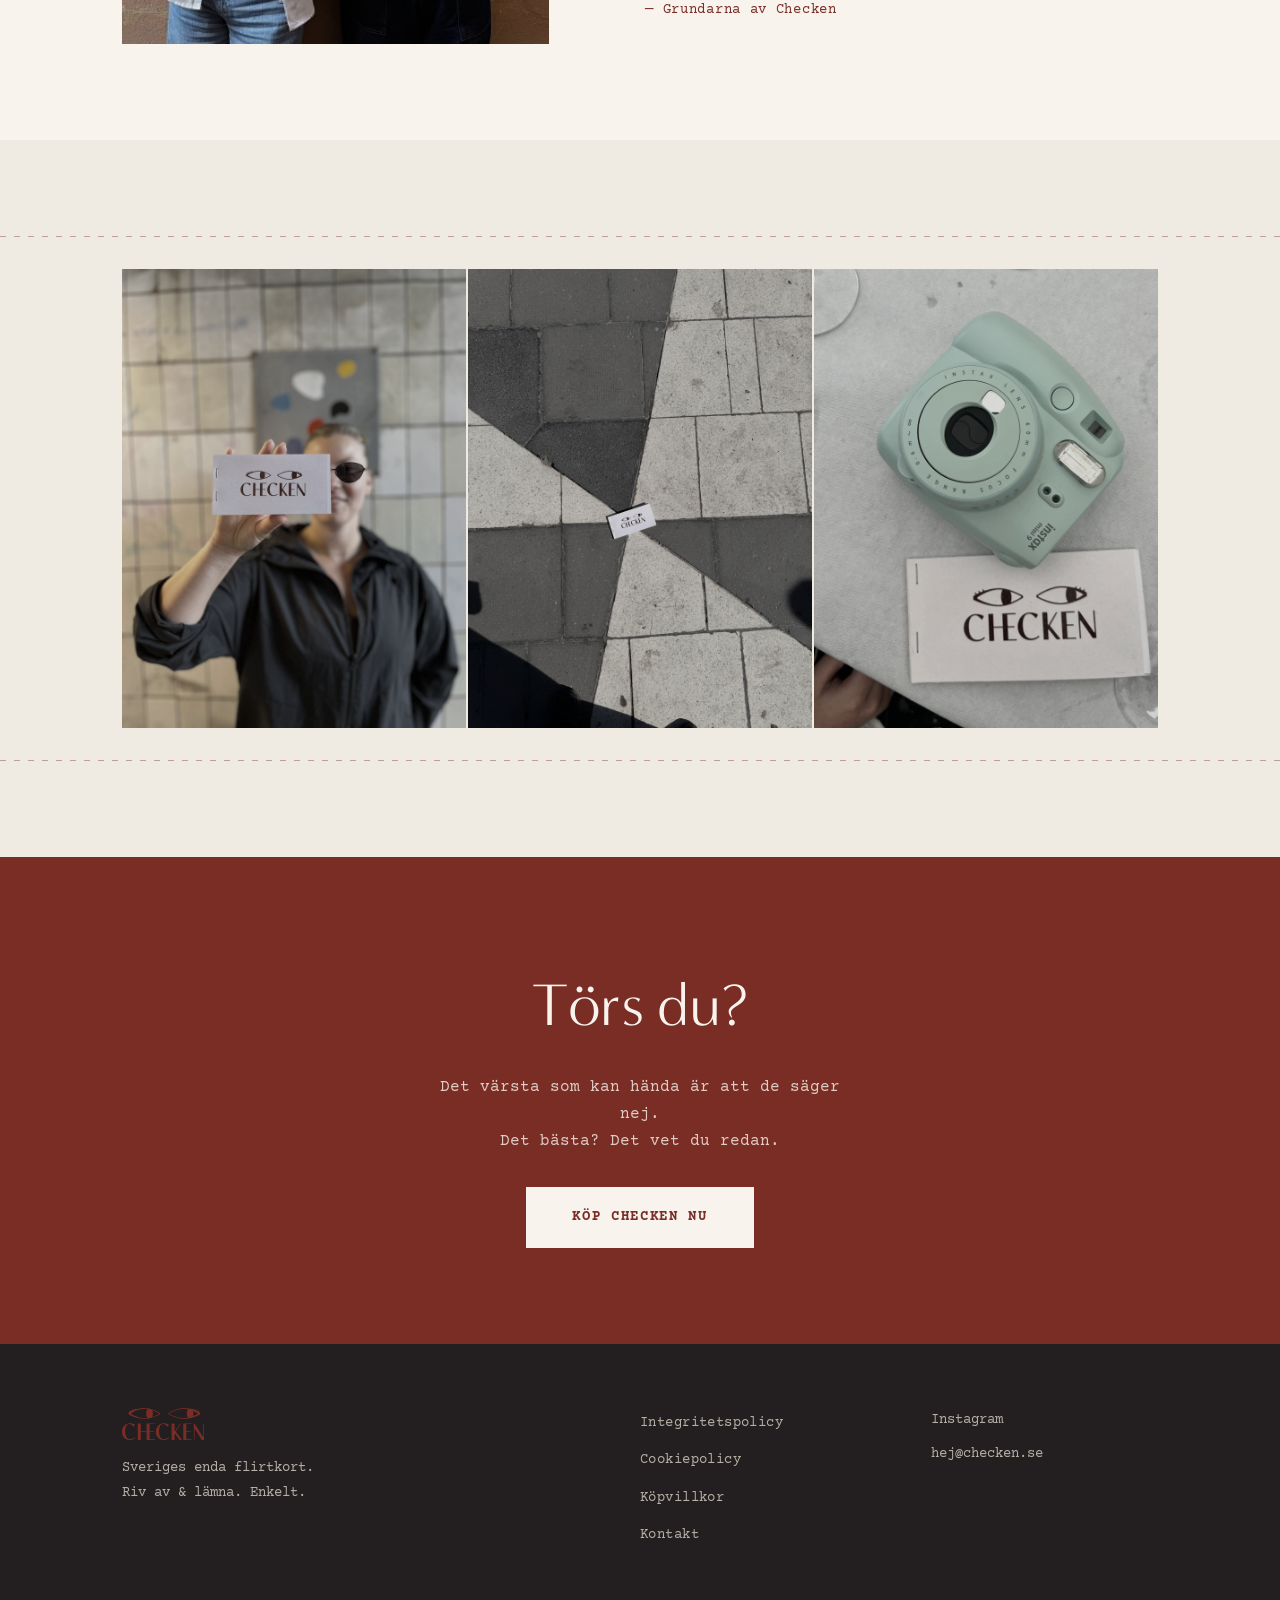
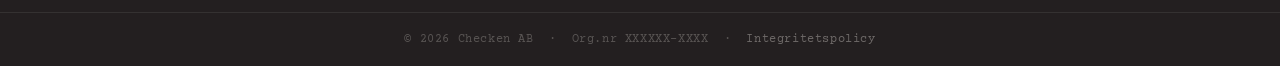
==== commit d5611394: "Add files via upload" ====
--- a/index.html
+++ b/index.html
@@ -118,10 +118,10 @@
       <div class="hero-content">
         <p class="hero-eyebrow">Sveriges enda flirtkort</p>
         <h1>Jag har checkat<br/>in dig.</h1>
-        <p class="hero-sub">Precis som när man var liten och frågade chans med en lapp - fast bättre.</p>
+        <p class="hero-sub">Checken gör det lite lättare att våga ta första steget. Checka in, gå fram, se vad som händer.</p>
         <a href="#kop" class="btn-primary">Köp din check</a>
       </div>
-      <div class="perforation" aria-hidden="true"></div>
+      <div class="perforation perforation--light" aria-hidden="true"></div>
     </section>
 
     <!-- HUR DET FUNKAR -->
@@ -209,9 +209,9 @@
             <p class="section-eyebrow">Bakom checken</p>
             <h2 class="display" id="about-title">Idén<br/>bakom lappen.</h2>
             <!-- ÄNDRA: Er historia -->
-            <p>Vi är två donnor som tröttnade på att scrolla förbi människor vi faktiskt ville träffa på riktigt.</p>
-            <p>Checken föddes ur en enkel tanke: vad om man kunde ge någon en lapp — precis som man gjorde som barn — men lite snyggare och lite modigare?</p>
-            <p>Nu är vi Sveriges enda flirtkort. Och vi hoppas att du törs använda det.</p>
+            <p>Checken gör det lite lättare att våga ta första steget.</p>
+            <p>Vi är två donnor som tröttnade på att scrolla förbi människor vi faktiskt ville träffa på riktigt. Checken föddes ur en enkel tanke: vad om man kunde ge någon en lapp — precis som man gjorde som barn — men lite snyggare och lite modigare?</p>
+            <p>Nu är vi Sveriges enda flirtkort. Checka in. Gå fram. Se vad som händer.</p>
             <!-- ÄNDRA: Grundarnamn -->
             <p class="founders">— Grundarna av Checken</p>
           </div>
@@ -243,7 +243,7 @@
       <div class="container">
         <h2>Törs du?</h2>
         <p>Det värsta som kan hända är att de säger nej.<br/>Det bästa? Det vet du redan.</p>
-        <a href="#kop" class="btn-primary">Köp Checken nu</a>
+        <a href="#kop" class="btn-primary btn-primary--light">Köp Checken nu</a>
       </div>
     </section>
 
--- a/css/style.css
+++ b/css/style.css
@@ -1,36 +1,46 @@
 /* ================================================================
-   CHECKEN — STYLESHEET v3
-   Grafisk profil: MinervaModern + Courier Prime
-   Färger: Djupröd #7a2d25, Svart #231f20, Cream #f8f4ed
+   CHECKEN — STYLESHEET v4
+   Färgstrategi:
+   - Hero:          Mörk overlay → vit text (foto + kontrast)
+   - Sektioner:     Cream #f8f4ed bakgrund, mörkbrun #231f20 text
+   - Accent:        Röd #7a2d25 för knappar, eyebrows, ikoner
+   - CTA:           Röd bakgrund, cream text
+   - Footer:        Mörkbrun bakgrund, cream text (ankare längst ner)
    ================================================================ */
 
 /* ----------------------------------------------------------------
    VARUMÄRKESFÄRGER — ÄNDRA HÄR
    ---------------------------------------------------------------- */
 :root {
-  --color-bg:           #f8f4ed;   /* Varumärkets cream — nu bakgrund */
-  --color-surface:      #efe9e0;   /* Lite mörkare cream för sektioner */
-  --color-surface-2:    #e6dfd5;   /* Ännu mörkare cream för kort/ytor */
-  --color-red:          #7a2d25;   /* Varumärkets röd — primär accentfärg */
-  --color-red-dark:     #5e1f19;   /* Mörkare röd för hover */
-  --color-cream:        #231f20;   /* Varumärkets svart — nu primär textfärg */
-  --color-cream-muted:  #6b6560;   /* Dämpad mörkbrun för undertexter */
+  /* Bakgrunder */
+  --color-bg:           #f8f4ed;   /* Cream — sidans huvudbakgrund */
+  --color-surface:      #f0ebe2;   /* Lite mörkare cream för sektioner */
+  --color-dark:         #231f20;   /* Mörkbrun — footer + hero overlay */
+  --color-dark-2:       #1a1718;   /* Ännu mörkare för footer-botten */
+
+  /* Varumärkesfärger */
+  --color-red:          #7a2d25;   /* Röd — knappar, accenter, CTA */
+  --color-red-hover:    #5e1f19;   /* Mörkare röd för hover */
+
+  /* Text */
+  --color-text:         #231f20;   /* Primär text (på cream bg) */
+  --color-text-muted:   #7a7370;   /* Sekundär text */
+  --color-text-light:   #f8f4ed;   /* Text på mörk bakgrund */
+  --color-text-light-muted: #b5afa6; /* Sekundär text på mörk bakgrund */
 
   /* Typsnitt */
-  --font-display: 'MinervaModern', Georgia, serif;   /* Rubriker */
-  --font-body:    'CourierPrime', 'Courier New', monospace; /* Brödtext */
+  --font-display: 'MinervaModern', Georgia, serif;
+  --font-body:    'CourierPrime', 'Courier New', monospace;
 
   /* Storlekar */
   --text-xs:   0.75rem;
   --text-sm:   0.875rem;
   --text-base: 1rem;
   --text-lg:   1.125rem;
-  --text-xl:   1.25rem;
   --text-2xl:  1.5rem;
   --text-3xl:  2rem;
   --text-4xl:  2.75rem;
   --text-5xl:  3.75rem;
-  --text-6xl:  5rem;
 
   /* Mellanrum */
   --space-xs:  0.5rem;
@@ -45,31 +55,27 @@
 }
 
 /* ================================================================
-   TYPSNITTS-IMPORT (lokala filer)
+   TYPSNITTS-IMPORT
    ================================================================ */
 @font-face {
   font-family: 'MinervaModern';
   src: url('../fonts/MinervaModern_Regular.otf') format('opentype');
-  font-weight: 400;
-  font-display: swap;
+  font-weight: 400; font-display: swap;
 }
 @font-face {
   font-family: 'MinervaModern';
   src: url('../fonts/MinervaModern_Bold.otf') format('opentype');
-  font-weight: 700;
-  font-display: swap;
+  font-weight: 700; font-display: swap;
 }
 @font-face {
   font-family: 'CourierPrime';
   src: url('../fonts/CourierPrime-Regular.ttf') format('truetype');
-  font-weight: 400;
-  font-display: swap;
+  font-weight: 400; font-display: swap;
 }
 @font-face {
   font-family: 'CourierPrime';
   src: url('../fonts/CourierPrime-Bold.ttf') format('truetype');
-  font-weight: 700;
-  font-display: swap;
+  font-weight: 700; font-display: swap;
 }
 
 /* ================================================================
@@ -79,7 +85,7 @@
 html { scroll-behavior: smooth; }
 body {
   background-color: var(--color-bg);
-  color: var(--color-cream);
+  color: var(--color-text);
   font-family: var(--font-body);
   font-size: var(--text-base);
   line-height: 1.75;
@@ -88,7 +94,7 @@
 img { display: block; max-width: 100%; height: auto; }
 a { color: var(--color-red); text-decoration: none; transition: opacity var(--ease); }
 a:hover { opacity: 0.75; }
-a:focus-visible { outline: 2px solid var(--color-red); outline-offset: 3px; border-radius: 2px; }
+a:focus-visible { outline: 2px solid var(--color-red); outline-offset: 3px; }
 ul { list-style: none; }
 @media (prefers-reduced-motion: reduce) {
   *, *::before, *::after { animation-duration: 0.01ms !important; transition-duration: 0.01ms !important; }
@@ -97,37 +103,29 @@
 /* ================================================================
    LAYOUT
    ================================================================ */
-.container {
-  max-width: var(--container-max);
-  margin-inline: auto;
-  padding-inline: var(--space-md);
-}
-
-/* ================================================================
-   PERFORATIONSLINJE — SIGNATURELEMENT
+.container { max-width: var(--container-max); margin-inline: auto; padding-inline: var(--space-md); }
+
+/* ================================================================
+   PERFORATIONSLINJE
    ================================================================ */
 .perforation {
-  width: 100%;
-  height: 1px;
+  width: 100%; height: 1px;
   background: repeating-linear-gradient(
-    to right,
-    var(--color-cream-muted) 0px,
-    var(--color-cream-muted) 6px,
-    transparent 6px,
-    transparent 14px
+    to right, rgba(35,31,32,0.2) 0px, rgba(35,31,32,0.2) 6px, transparent 6px, transparent 14px
   );
-  opacity: 0.2;
   margin-block: var(--space-md);
 }
 .perforation--red {
   background: repeating-linear-gradient(
-    to right,
-    var(--color-red) 0px,
-    var(--color-red) 6px,
-    transparent 6px,
-    transparent 14px
+    to right, var(--color-red) 0px, var(--color-red) 6px, transparent 6px, transparent 14px
   );
-  opacity: 0.5;
+  opacity: 0.4;
+}
+/* Perforering på mörk bakgrund (hero/footer) */
+.perforation--light {
+  background: repeating-linear-gradient(
+    to right, rgba(248,244,237,0.25) 0px, rgba(248,244,237,0.25) 6px, transparent 6px, transparent 14px
+  );
 }
 
 /* ================================================================
@@ -136,7 +134,7 @@
 .btn-primary {
   display: inline-block;
   background-color: var(--color-red);
-  color: var(--color-cream);
+  color: var(--color-text-light);
   font-family: var(--font-body);
   font-size: var(--text-sm);
   font-weight: 700;
@@ -144,7 +142,6 @@
   text-transform: uppercase;
   padding: 1rem 2.75rem;
   border: 2px solid var(--color-red);
-  border-radius: 0;
   transition: background-color var(--ease), color var(--ease), transform var(--ease);
   cursor: pointer;
 }
@@ -154,103 +151,85 @@
   opacity: 1;
   transform: translateY(-1px);
 }
+/* Knapp på röd bakgrund (CTA-sektionen) */
+.btn-primary--light {
+  background-color: var(--color-text-light);
+  color: var(--color-red);
+  border-color: var(--color-text-light);
+}
+.btn-primary--light:hover {
+  background-color: transparent;
+  color: var(--color-text-light);
+}
 .btn-ghost {
   display: inline-block;
   background: transparent;
-  color: var(--color-cream-muted);
+  color: var(--color-text-muted);
   font-family: var(--font-body);
   font-size: var(--text-sm);
   letter-spacing: 0.1em;
   text-transform: uppercase;
   padding: 1rem 2.75rem;
-  border: 1px solid rgba(248,244,237,0.2);
-  border-radius: 0;
+  border: 1px solid rgba(35,31,32,0.25);
   transition: border-color var(--ease), color var(--ease);
 }
-.btn-ghost:hover {
-  border-color: var(--color-cream);
-  color: var(--color-cream);
-  opacity: 1;
-}
+.btn-ghost:hover { border-color: var(--color-text); color: var(--color-text); opacity: 1; }
 
 /* ================================================================
    COOKIE-BANNER
    ================================================================ */
 #cookie-banner {
-  position: fixed;
-  bottom: var(--space-md);
-  left: 50%;
-  transform: translateX(-50%);
-  width: min(90vw, 620px);
-  background: var(--color-cream);
-  border: 1px solid rgba(35,31,32,0.15);
+  position: fixed; bottom: var(--space-md); left: 50%;
+  transform: translateX(-50%); width: min(90vw, 620px);
+  background: var(--color-dark);
+  border: 1px solid rgba(248,244,237,0.1);
   padding: var(--space-sm) var(--space-md);
-  display: flex;
-  align-items: center;
-  gap: var(--space-sm);
-  flex-wrap: wrap;
-  z-index: 9999;
-  box-shadow: 0 8px 40px rgba(35,31,32,0.15);
-  font-size: var(--text-sm);
-  color: var(--color-cream-muted);
+  display: flex; align-items: center; gap: var(--space-sm); flex-wrap: wrap;
+  z-index: 9999; box-shadow: 0 8px 40px rgba(0,0,0,0.4);
+  font-size: var(--text-sm); color: var(--color-text-light-muted);
   font-family: var(--font-body);
 }
 #cookie-banner p { flex: 1; min-width: 200px; }
+#cookie-banner a { color: var(--color-text-light-muted); text-decoration: underline; }
 .cookie-actions { display: flex; gap: var(--space-xs); flex-shrink: 0; }
 #cookie-accept {
-  background: var(--color-red); color: var(--color-cream);
+  background: var(--color-red); color: var(--color-text-light);
   font-weight: 700; padding: 0.5rem 1.25rem; border: none;
   cursor: pointer; font-size: var(--text-sm); font-family: var(--font-body);
   letter-spacing: 0.05em; transition: opacity var(--ease);
 }
 #cookie-accept:hover { opacity: 0.85; }
 #cookie-decline {
-  background: transparent; color: var(--color-cream-muted);
-  padding: 0.5rem 1.25rem; border: 1px solid rgba(35,31,32,0.2);
+  background: transparent; color: var(--color-text-light-muted);
+  padding: 0.5rem 1.25rem; border: 1px solid rgba(248,244,237,0.2);
   cursor: pointer; font-size: var(--text-sm); font-family: var(--font-body);
   transition: border-color var(--ease);
 }
-#cookie-decline:hover { border-color: var(--color-cream); }
+#cookie-decline:hover { border-color: var(--color-text-light-muted); }
 #cookie-banner.hidden { display: none; }
 
 /* ================================================================
-   NAVBAR
+   NAVBAR — Cream bakgrund, svart text, röd hover
    ================================================================ */
 .navbar {
-  position: fixed;
-  top: 0; left: 0; right: 0;
-  z-index: 100;
-  display: flex;
-  align-items: center;
-  justify-content: space-between;
+  position: fixed; top: 0; left: 0; right: 0; z-index: 100;
+  display: flex; align-items: center; justify-content: space-between;
   padding: 1.25rem var(--space-md);
-  background: rgba(248, 244, 237, 0.94);
-  backdrop-filter: blur(16px);
-  -webkit-backdrop-filter: blur(16px);
+  background: rgba(248, 244, 237, 0.95);
+  backdrop-filter: blur(16px); -webkit-backdrop-filter: blur(16px);
   border-bottom: 1px solid rgba(35,31,32,0.08);
   transition: background var(--ease);
 }
-.navbar-logo {
-  display: flex;
-  align-items: center;
-  gap: 0.75rem;
-  text-decoration: none;
-}
-.navbar-logo img {
-  height: 28px;
-  width: auto;
-}
+.navbar-logo { display: flex; align-items: center; text-decoration: none; }
+.navbar-logo img { height: 30px; width: auto; }
 .navbar nav ul { display: flex; gap: 2.5rem; }
 .navbar nav a {
-  color: var(--color-cream-muted);
-  font-family: var(--font-body);
-  font-size: var(--text-xs);
-  letter-spacing: 0.14em;
-  text-transform: uppercase;
-  text-decoration: none;
+  color: var(--color-text-muted);
+  font-family: var(--font-body); font-size: var(--text-xs);
+  letter-spacing: 0.14em; text-transform: uppercase; text-decoration: none;
   transition: color var(--ease);
 }
-.navbar nav a:hover { color: var(--color-cream); }
+.navbar nav a:hover { color: var(--color-text); }
 .navbar nav a[aria-current="page"] { color: var(--color-red); }
 
 /* Hamburger */
@@ -261,7 +240,7 @@
 }
 .bar {
   display: block; width: 22px; height: 1.5px;
-  background: var(--color-cream); border-radius: 0;
+  background: var(--color-text);
   transition: transform 0.35s cubic-bezier(0.23,1,0.32,1), opacity 0.25s ease, width 0.3s ease;
   transform-origin: center;
 }
@@ -270,240 +249,168 @@
 .nav-mobile-toggle.open .bar-bot { transform: translateY(-6.5px) rotate(-45deg); }
 
 /* ================================================================
-   HERO
+   HERO — Mörk overlay, vit text
    ================================================================ */
 .hero {
-  position: relative;
-  min-height: 100svh;
-  display: flex;
-  flex-direction: column;
-  justify-content: flex-end;
-  overflow: hidden;
-}
-.hero-image-wrap {
-  position: absolute; inset: 0; z-index: 0;
-}
+  position: relative; min-height: 100svh;
+  display: flex; flex-direction: column; justify-content: flex-end; overflow: hidden;
+}
+.hero-image-wrap { position: absolute; inset: 0; z-index: 0; }
 .hero-image-wrap img {
   width: 100%; height: 100%;
   object-fit: cover; object-position: center top;
-  filter: brightness(0.4) saturate(0.7);
+  filter: brightness(0.45) saturate(0.75);
 }
 .hero-overlay {
   position: absolute; inset: 0;
   background: linear-gradient(
     to bottom,
-    rgba(35,31,32,0.25) 0%,
-    rgba(35,31,32,0.5) 50%,
-    rgba(248,244,237,0.97) 100%
+    rgba(35,31,32,0.1) 0%,
+    rgba(35,31,32,0.5) 55%,
+    rgba(35,31,32,0.92) 100%
   );
 }
 .hero-content {
   position: relative; z-index: 1;
-  max-width: var(--container-max);
-  margin-inline: auto;
+  max-width: var(--container-max); margin-inline: auto;
   padding: var(--space-2xl) var(--space-md) var(--space-xl);
   width: 100%;
 }
 .hero-eyebrow {
-  font-family: var(--font-body);
-  font-size: var(--text-xs);
-  letter-spacing: 0.25em;
-  text-transform: uppercase;
-  color: var(--color-red);
-  margin-bottom: var(--space-sm);
+  font-family: var(--font-body); font-size: var(--text-xs);
+  letter-spacing: 0.25em; text-transform: uppercase;
+  color: var(--color-red); margin-bottom: var(--space-sm);
 }
 .hero h1 {
-  font-family: var(--font-display);
-  font-weight: 400;
-  font-size: clamp(3rem, 8vw, 6.5rem);
-  line-height: 1.0;
-  color: #231f20;
-  margin-bottom: var(--space-sm);
-  letter-spacing: -0.01em;
+  font-family: var(--font-display); font-weight: 400;
+  font-size: clamp(3rem, 8vw, 6.5rem); line-height: 1.0;
+  color: var(--color-text-light);  /* VIT TEXT mot mörk overlay */
+  margin-bottom: var(--space-sm); letter-spacing: -0.01em;
 }
 .hero-sub {
-  font-family: var(--font-body);
-  font-size: var(--text-base);
-  color: #5a5450;
-  max-width: 440px;
-  margin-bottom: var(--space-md);
-  line-height: 1.7;
+  font-family: var(--font-body); font-size: var(--text-base);
+  color: var(--color-text-light-muted);  /* Dämpad vit */
+  max-width: 440px; margin-bottom: var(--space-md);
+  line-height: 1.7; letter-spacing: 0.02em;
+}
+
+/* ================================================================
+   SEKTIONSRUBRIKER — Mörkbrun text på cream
+   ================================================================ */
+.section-eyebrow {
+  font-family: var(--font-body); font-size: var(--text-xs);
+  letter-spacing: 0.22em; text-transform: uppercase;
+  color: var(--color-red); margin-bottom: var(--space-xs);
+}
+h2.display {
+  font-family: var(--font-display); font-weight: 400;
+  font-size: clamp(var(--text-3xl), 5vw, var(--text-5xl));
+  color: var(--color-text); line-height: 1.05;
+  margin-bottom: var(--space-xs); letter-spacing: -0.01em;
+}
+.section-sub {
+  color: var(--color-text-muted); font-size: var(--text-base);
+  font-family: var(--font-body); margin-bottom: var(--space-lg);
   letter-spacing: 0.02em;
 }
 
 /* ================================================================
-   SECTION HEADERS
-   ================================================================ */
-.section-eyebrow {
-  font-family: var(--font-body);
-  font-size: var(--text-xs);
-  letter-spacing: 0.22em;
-  text-transform: uppercase;
-  color: var(--color-red);
-  margin-bottom: var(--space-xs);
-}
-h2.display {
-  font-family: var(--font-display);
-  font-weight: 400;
-  font-size: clamp(var(--text-3xl), 5vw, var(--text-5xl));
-  color: var(--color-cream);
-  line-height: 1.05;
-  margin-bottom: var(--space-xs);
-  letter-spacing: -0.01em;
-}
-.section-sub {
-  color: var(--color-cream-muted);
-  font-size: var(--text-base);
-  font-family: var(--font-body);
-  margin-bottom: var(--space-lg);
-  letter-spacing: 0.02em;
-}
-
-/* ================================================================
-   HOW IT WORKS
-   ================================================================ */
-.how-it-works { padding-block: var(--space-xl); }
+   HUR DET FUNKAR — Cream bakgrund
+   ================================================================ */
+.how-it-works { padding-block: var(--space-xl); background: var(--color-bg); }
 .steps { display: flex; flex-direction: column; }
 .step {
-  display: grid;
-  grid-template-columns: 1fr 1fr;
-  gap: var(--space-xl);
-  align-items: center;
-  padding-block: var(--space-lg);
+  display: grid; grid-template-columns: 1fr 1fr;
+  gap: var(--space-xl); align-items: center; padding-block: var(--space-lg);
 }
 .step-reverse { direction: rtl; }
 .step-reverse > * { direction: ltr; }
-.step-img { position: relative; }
 .step-img img {
-  width: 100%; max-height: 520px;
-  object-fit: cover;
-  filter: saturate(0.6) brightness(0.85);
+  width: 100%; max-height: 520px; object-fit: cover;
+  filter: saturate(0.7) brightness(0.9);
   transition: filter 0.5s ease;
 }
-.step-img:hover img { filter: saturate(0.85) brightness(1); }
+.step-img:hover img { filter: saturate(1) brightness(1); }
 .step-number {
-  font-family: var(--font-display);
-  font-size: 7rem;
-  color: rgba(248,244,237,0.04);
-  display: block;
-  line-height: 1;
-  margin-bottom: -1.5rem;
-  letter-spacing: -0.02em;
+  font-family: var(--font-display); font-size: 7rem;
+  color: rgba(35,31,32,0.05); display: block;
+  line-height: 1; margin-bottom: -1.5rem; letter-spacing: -0.02em;
 }
 .step-text h3 {
-  font-family: var(--font-display);
-  font-weight: 400;
-  font-size: var(--text-2xl);
-  color: var(--color-cream);
-  margin-bottom: var(--space-xs);
-}
-.step-text p {
-  color: var(--color-cream-muted);
-  font-size: var(--text-base);
-  line-height: 1.8;
-}
-
-/* ================================================================
-   SHOP
+  font-family: var(--font-display); font-weight: 400;
+  font-size: var(--text-2xl); color: var(--color-text); margin-bottom: var(--space-xs);
+}
+.step-text p { color: var(--color-text-muted); font-size: var(--text-base); line-height: 1.8; }
+
+/* ================================================================
+   SHOP — Lite mörkare cream, mörkbrun text
    ================================================================ */
 .shop {
   padding-block: var(--space-xl);
   background: var(--color-surface);
-  border-top: 1px solid rgba(35,31,32,0.07);
-  border-bottom: 1px solid rgba(35,31,32,0.07);
+  border-top: 1px solid rgba(35,31,32,0.08);
+  border-bottom: 1px solid rgba(35,31,32,0.08);
 }
 .shop-placeholder { display: flex; justify-content: center; padding-top: var(--space-md); }
 .placeholder-card {
-  display: grid;
-  grid-template-columns: 1fr 1fr;
-  max-width: 820px;
-  width: 100%;
-  border: 1px solid rgba(35,31,32,0.1);
+  display: grid; grid-template-columns: 1fr 1fr;
+  max-width: 820px; width: 100%;
+  border: 1px solid rgba(35,31,32,0.12);
+  background: var(--color-bg);
 }
 .placeholder-card img {
-  width: 100%; height: 420px;
-  object-fit: cover;
-  filter: saturate(0.65) brightness(0.85);
+  width: 100%; height: 420px; object-fit: cover;
+  filter: saturate(0.7) brightness(0.9);
 }
 .placeholder-info {
   padding: var(--space-lg) var(--space-md);
-  display: flex;
-  flex-direction: column;
-  justify-content: center;
-  gap: var(--space-sm);
+  display: flex; flex-direction: column; justify-content: center; gap: var(--space-sm);
 }
 .placeholder-info h3 {
-  font-family: var(--font-display);
-  font-weight: 400;
-  font-size: var(--text-2xl);
-  color: var(--color-cream);
-}
-.placeholder-info p { color: var(--color-cream-muted); font-size: var(--text-sm); line-height: 1.8; }
+  font-family: var(--font-display); font-weight: 400;
+  font-size: var(--text-2xl); color: var(--color-text);
+}
+.placeholder-info p { color: var(--color-text-muted); font-size: var(--text-sm); line-height: 1.8; }
 .price {
-  font-family: var(--font-display);
-  font-size: var(--text-3xl) !important;
-  color: var(--color-cream) !important;
-  font-weight: 400;
+  font-family: var(--font-display); font-size: var(--text-3xl) !important;
+  color: var(--color-text) !important; font-weight: 400;
 }
 .shop-note {
-  font-size: var(--text-xs) !important;
-  color: rgba(35,31,32,0.25) !important;
-  border: 1px dashed rgba(35,31,32,0.15);
-  padding: 0.5rem 0.75rem;
-  line-height: 1.6;
-}
-
-/* ================================================================
-   OM OSS
-   ================================================================ */
-.about { padding-block: var(--space-xl); }
+  font-size: var(--text-xs) !important; color: rgba(35,31,32,0.25) !important;
+  border: 1px dashed rgba(35,31,32,0.15); padding: 0.5rem 0.75rem; line-height: 1.6;
+}
+
+/* ================================================================
+   OM OSS — Cream bakgrund
+   ================================================================ */
+.about { padding-block: var(--space-xl); background: var(--color-bg); }
 .about-inner {
-  display: grid;
-  grid-template-columns: 5fr 6fr;
-  gap: var(--space-xl);
-  align-items: center;
+  display: grid; grid-template-columns: 5fr 6fr;
+  gap: var(--space-xl); align-items: center;
 }
 .about-img img {
   width: 100%; max-height: 640px;
   object-fit: cover; object-position: top;
-  filter: saturate(0.55) brightness(0.85);
-}
-.about-text p {
-  color: var(--color-cream-muted);
-  margin-bottom: var(--space-sm);
-  font-size: var(--text-base);
-  line-height: 1.9;
-}
-.founders {
-  color: var(--color-red) !important;
-  font-size: var(--text-sm) !important;
-  letter-spacing: 0.05em;
-  margin-top: var(--space-md) !important;
-}
+  filter: saturate(0.6) brightness(0.92);
+}
+.about-text p { color: var(--color-text-muted); margin-bottom: var(--space-sm); font-size: var(--text-base); line-height: 1.9; }
+.founders { color: var(--color-red) !important; font-size: var(--text-sm) !important; letter-spacing: 0.05em; margin-top: var(--space-md) !important; }
 
 /* ================================================================
    BILDGALLERI
    ================================================================ */
-.gallery { padding-block: var(--space-lg); }
-.gallery-grid {
-  display: grid;
-  grid-template-columns: repeat(3, 1fr);
-  gap: 2px;
-}
+.gallery { padding-block: var(--space-lg); background: var(--color-surface); }
+.gallery-grid { display: grid; grid-template-columns: repeat(3, 1fr); gap: 2px; }
 .gallery-grid figure { overflow: hidden; aspect-ratio: 3/4; }
 .gallery-grid img {
-  width: 100%; height: 100%;
-  object-fit: cover;
-  filter: saturate(0.5) brightness(0.8);
+  width: 100%; height: 100%; object-fit: cover;
+  filter: saturate(0.55) brightness(0.85);
   transition: filter 0.5s ease, transform 0.5s ease;
 }
-.gallery-grid figure:hover img {
-  filter: saturate(0.85) brightness(1);
-  transform: scale(1.03);
-}
-
-/* ================================================================
-   CTA
+.gallery-grid figure:hover img { filter: saturate(0.9) brightness(1); transform: scale(1.03); }
+
+/* ================================================================
+   CTA — Röd bakgrund, cream text
    ================================================================ */
 .cta-section {
   padding-block: var(--space-xl);
@@ -511,65 +418,46 @@
   text-align: center;
 }
 .cta-section h2 {
-  font-family: var(--font-display);
-  font-weight: 400;
+  font-family: var(--font-display); font-weight: 400;
   font-size: clamp(var(--text-3xl), 5vw, var(--text-5xl));
-  color: var(--color-cream);
-  margin-bottom: var(--space-sm);
-  letter-spacing: -0.01em;
+  color: var(--color-text-light); margin-bottom: var(--space-sm); letter-spacing: -0.01em;
 }
 .cta-section p {
-  color: rgba(248,244,237,0.8);
-  font-size: var(--text-base);
-  max-width: 440px;
-  margin-inline: auto;
-  margin-bottom: var(--space-md);
-  line-height: 1.7;
-}
-.cta-section .btn-primary {
-  background: var(--color-cream);
-  color: var(--color-red);
-  border-color: var(--color-cream);
-}
-.cta-section .btn-primary:hover {
-  background: transparent;
-  color: var(--color-cream);
-}
-
-/* ================================================================
-   FOOTER
+  color: rgba(248,244,237,0.8); font-size: var(--text-base);
+  max-width: 440px; margin-inline: auto; margin-bottom: var(--space-md); line-height: 1.7;
+}
+
+/* ================================================================
+   FOOTER — Mörkbrun bakgrund, cream text (ankare)
    ================================================================ */
 footer {
-  background: var(--color-surface);
-  border-top: 1px solid rgba(35,31,32,0.08);
+  background: var(--color-dark);
   padding-top: var(--space-lg);
 }
 .footer-inner {
-  display: grid;
-  grid-template-columns: 2fr 1fr 1fr;
-  gap: var(--space-lg);
-  padding-bottom: var(--space-lg);
+  display: grid; grid-template-columns: 2fr 1fr 1fr;
+  gap: var(--space-lg); padding-bottom: var(--space-lg);
 }
 .footer-logo-img { height: 32px; width: auto; margin-bottom: var(--space-sm); }
-.footer-brand p { color: var(--color-cream-muted); font-size: var(--text-sm); line-height: 1.8; }
+.footer-brand p { color: var(--color-text-light-muted); font-size: var(--text-sm); line-height: 1.8; }
 .footer-links ul { display: flex; flex-direction: column; gap: 0.6rem; }
-.footer-links a, .footer-social a {
-  color: var(--color-cream-muted);
-  font-size: var(--text-sm);
-  text-decoration: none;
-  letter-spacing: 0.03em;
-  transition: color var(--ease);
-}
-.footer-links a:hover { color: var(--color-cream); }
+.footer-links a {
+  color: var(--color-text-light-muted); font-size: var(--text-sm);
+  text-decoration: none; letter-spacing: 0.03em; transition: color var(--ease);
+}
+.footer-links a:hover { color: var(--color-text-light); opacity: 1; }
 .footer-social { display: flex; flex-direction: column; gap: 0.6rem; }
+.footer-social a {
+  color: var(--color-text-light-muted); font-size: var(--text-sm);
+  text-decoration: none; transition: color var(--ease);
+}
 .footer-social a:hover { color: var(--color-red); opacity: 1; }
 .footer-bottom {
-  border-top: 1px solid rgba(35,31,32,0.08);
-  padding-block: var(--space-sm);
-  text-align: center;
-}
-.footer-bottom p { color: rgba(35,31,32,0.3); font-size: var(--text-xs); letter-spacing: 0.05em; }
-.footer-bottom a { color: rgba(35,31,32,0.4); }
+  border-top: 1px solid rgba(248,244,237,0.08);
+  padding-block: var(--space-sm); text-align: center;
+}
+.footer-bottom p { color: rgba(248,244,237,0.25); font-size: var(--text-xs); letter-spacing: 0.05em; }
+.footer-bottom a { color: rgba(248,244,237,0.35); }
 
 /* ================================================================
    SCROLL-ANIMATION
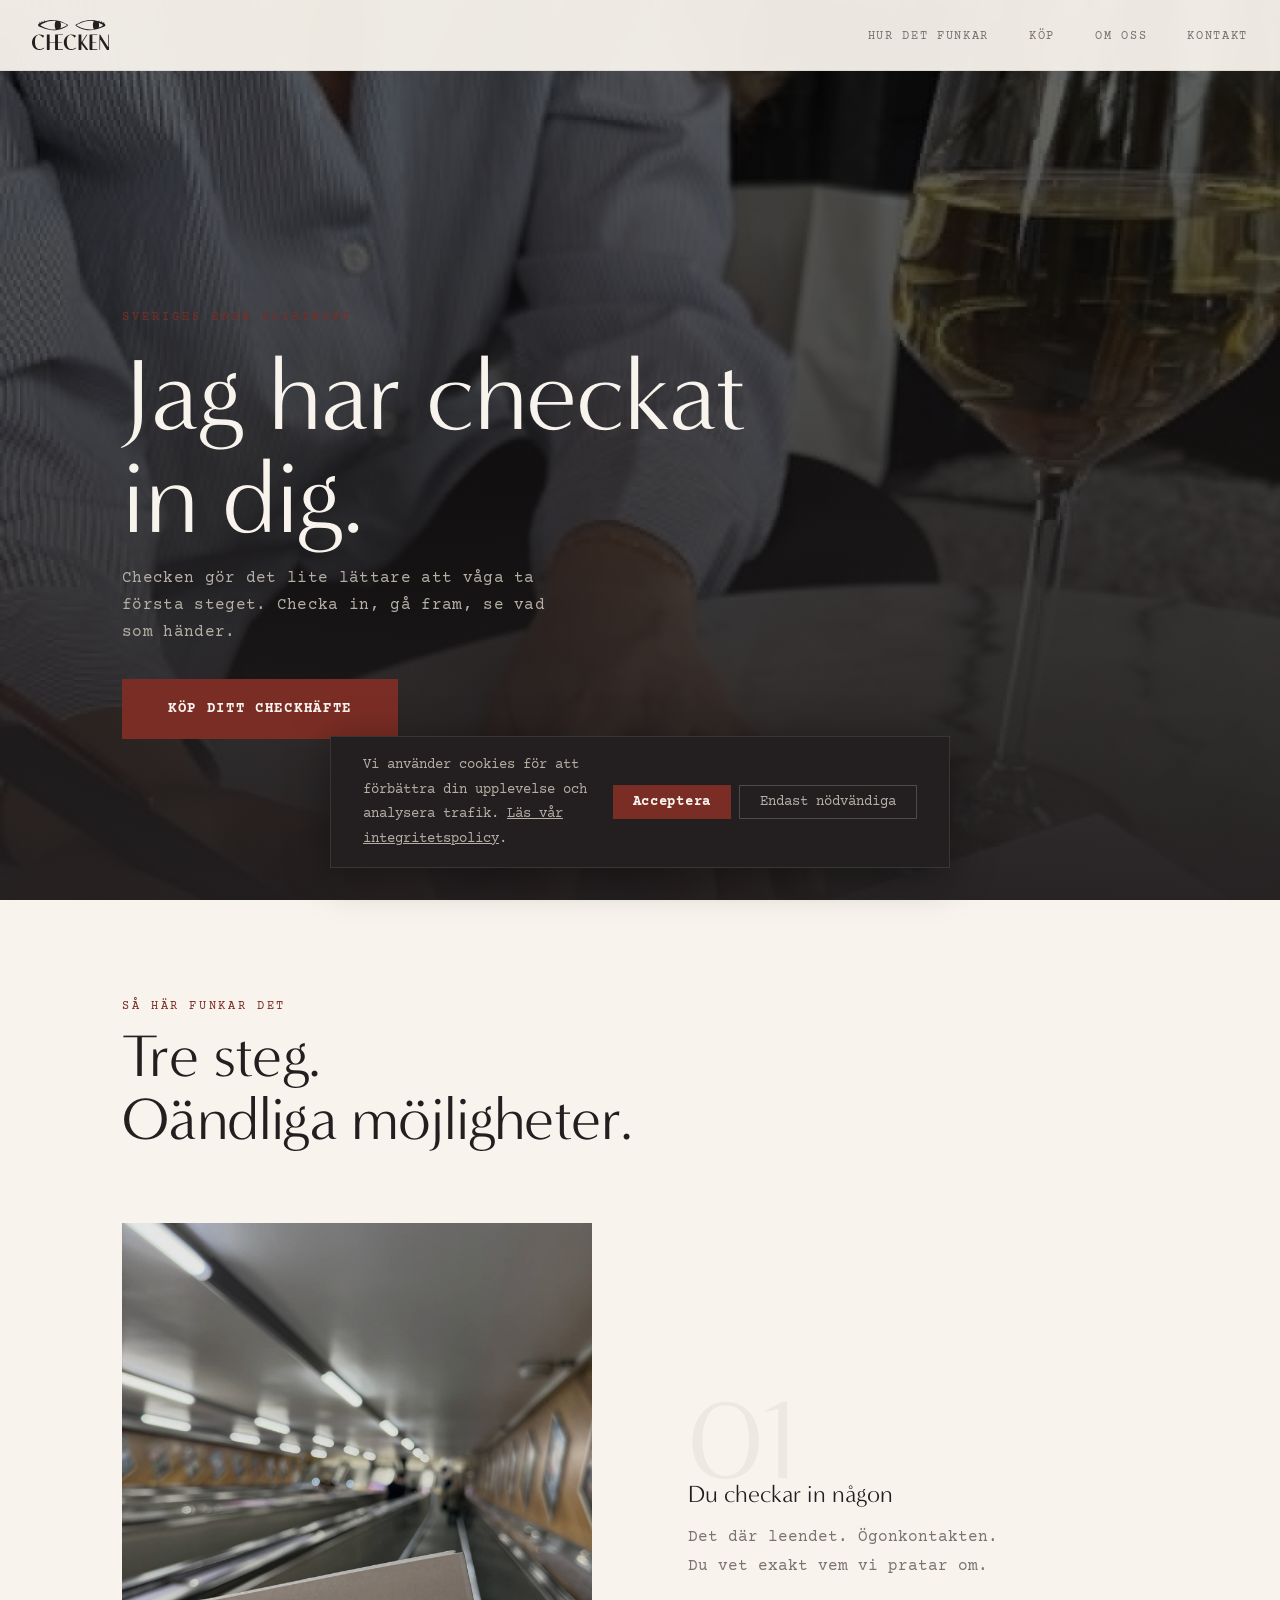
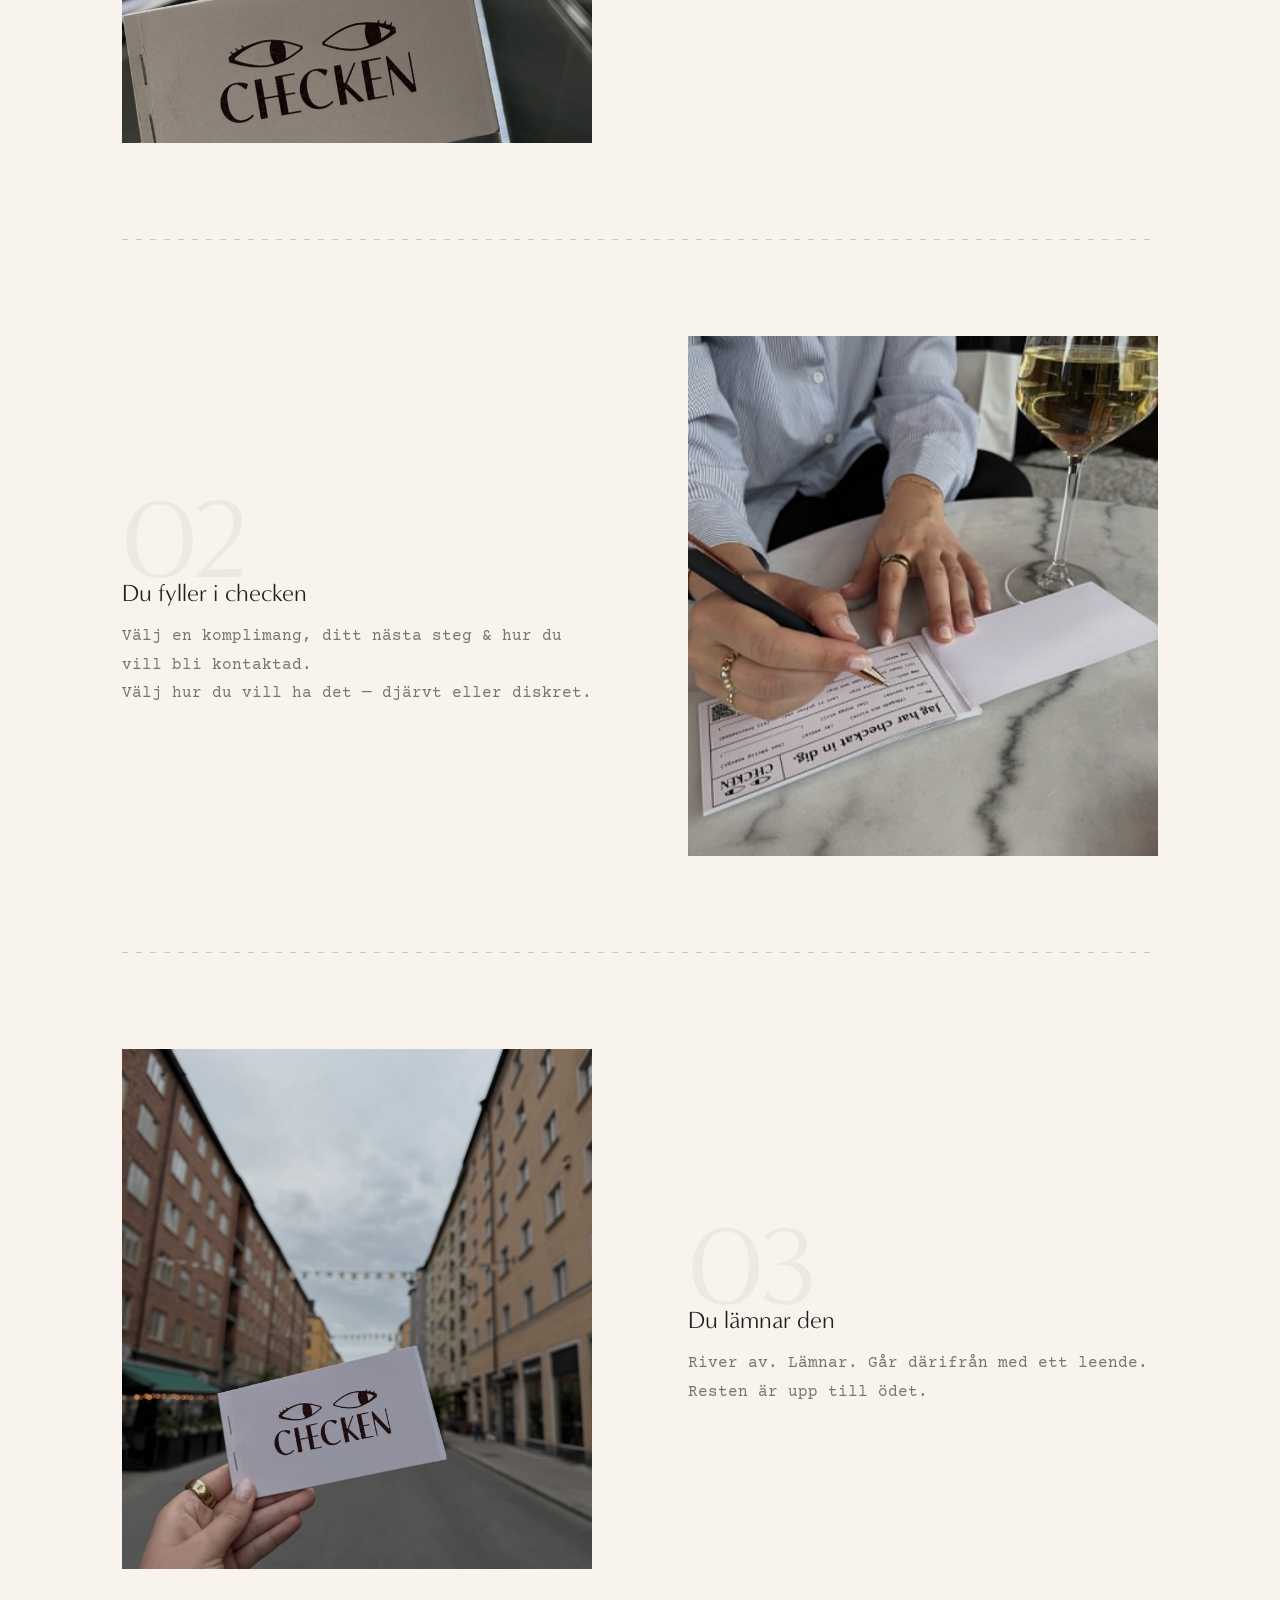
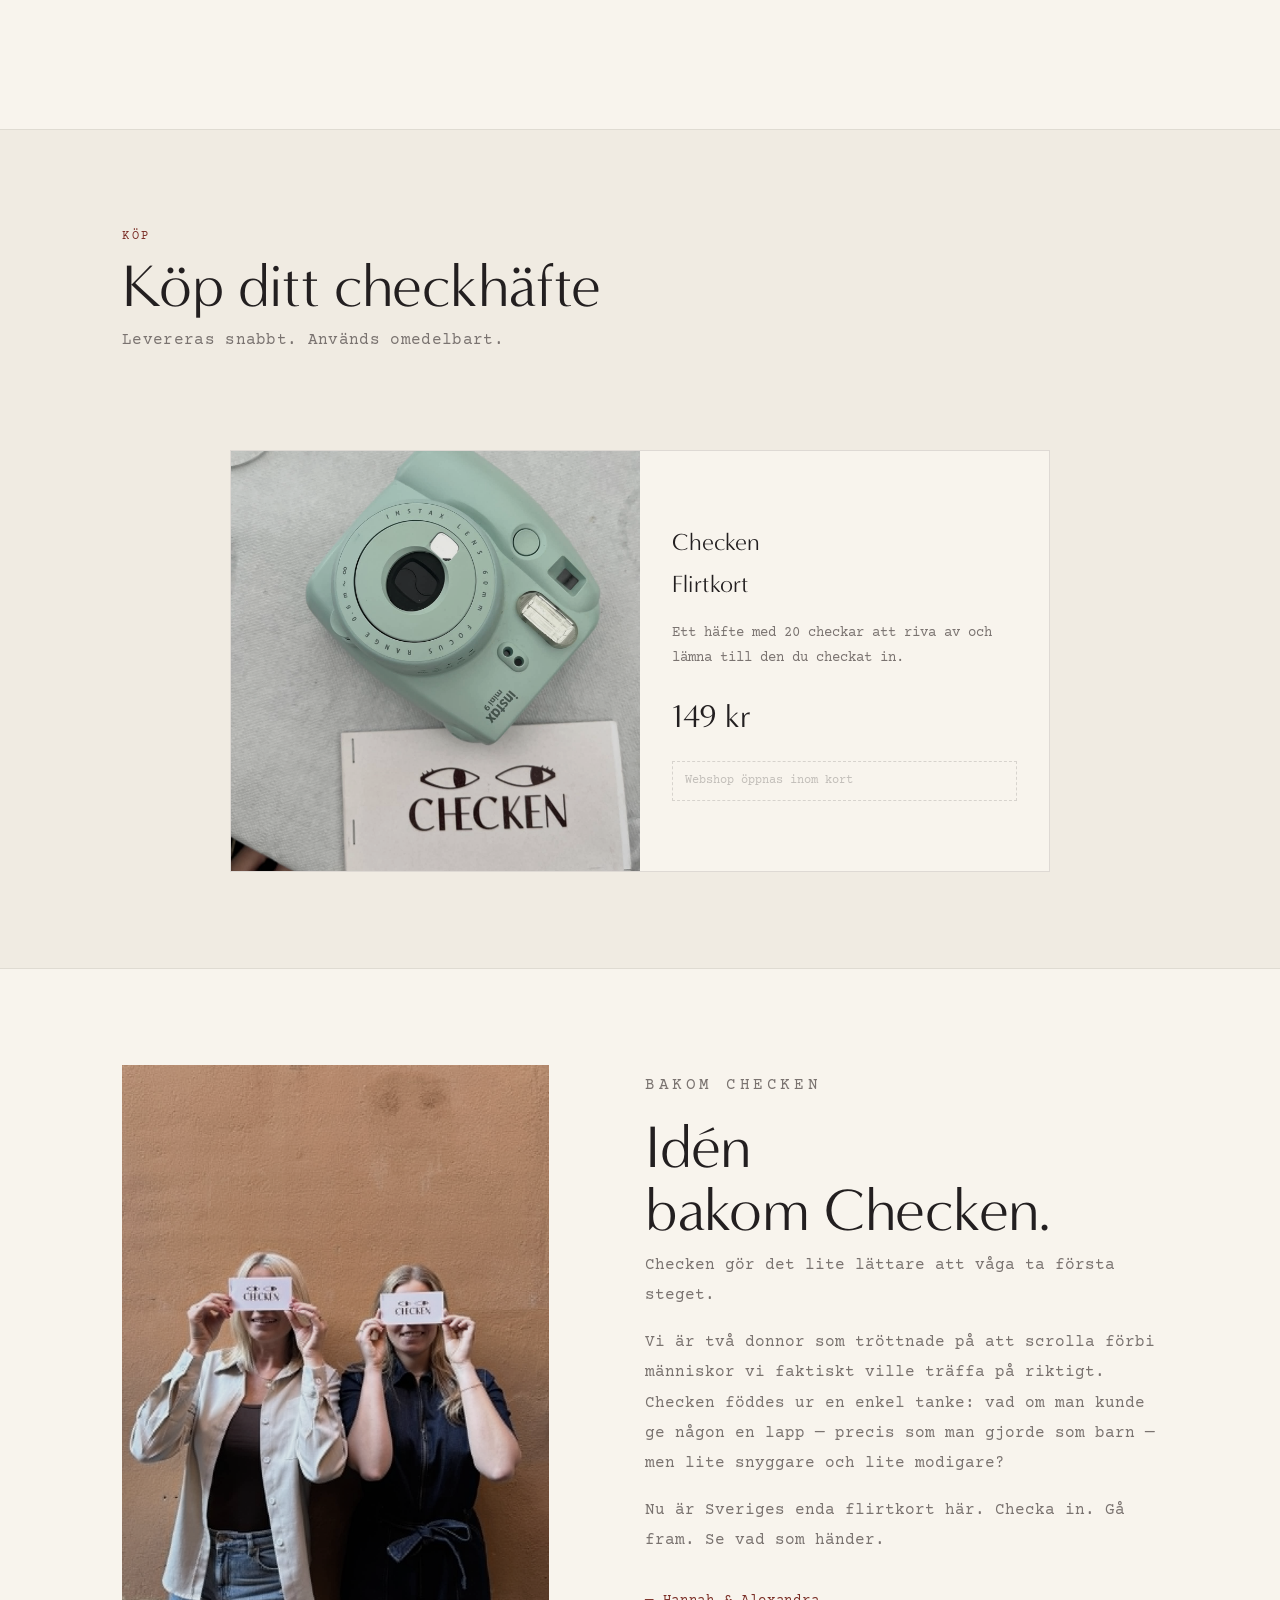
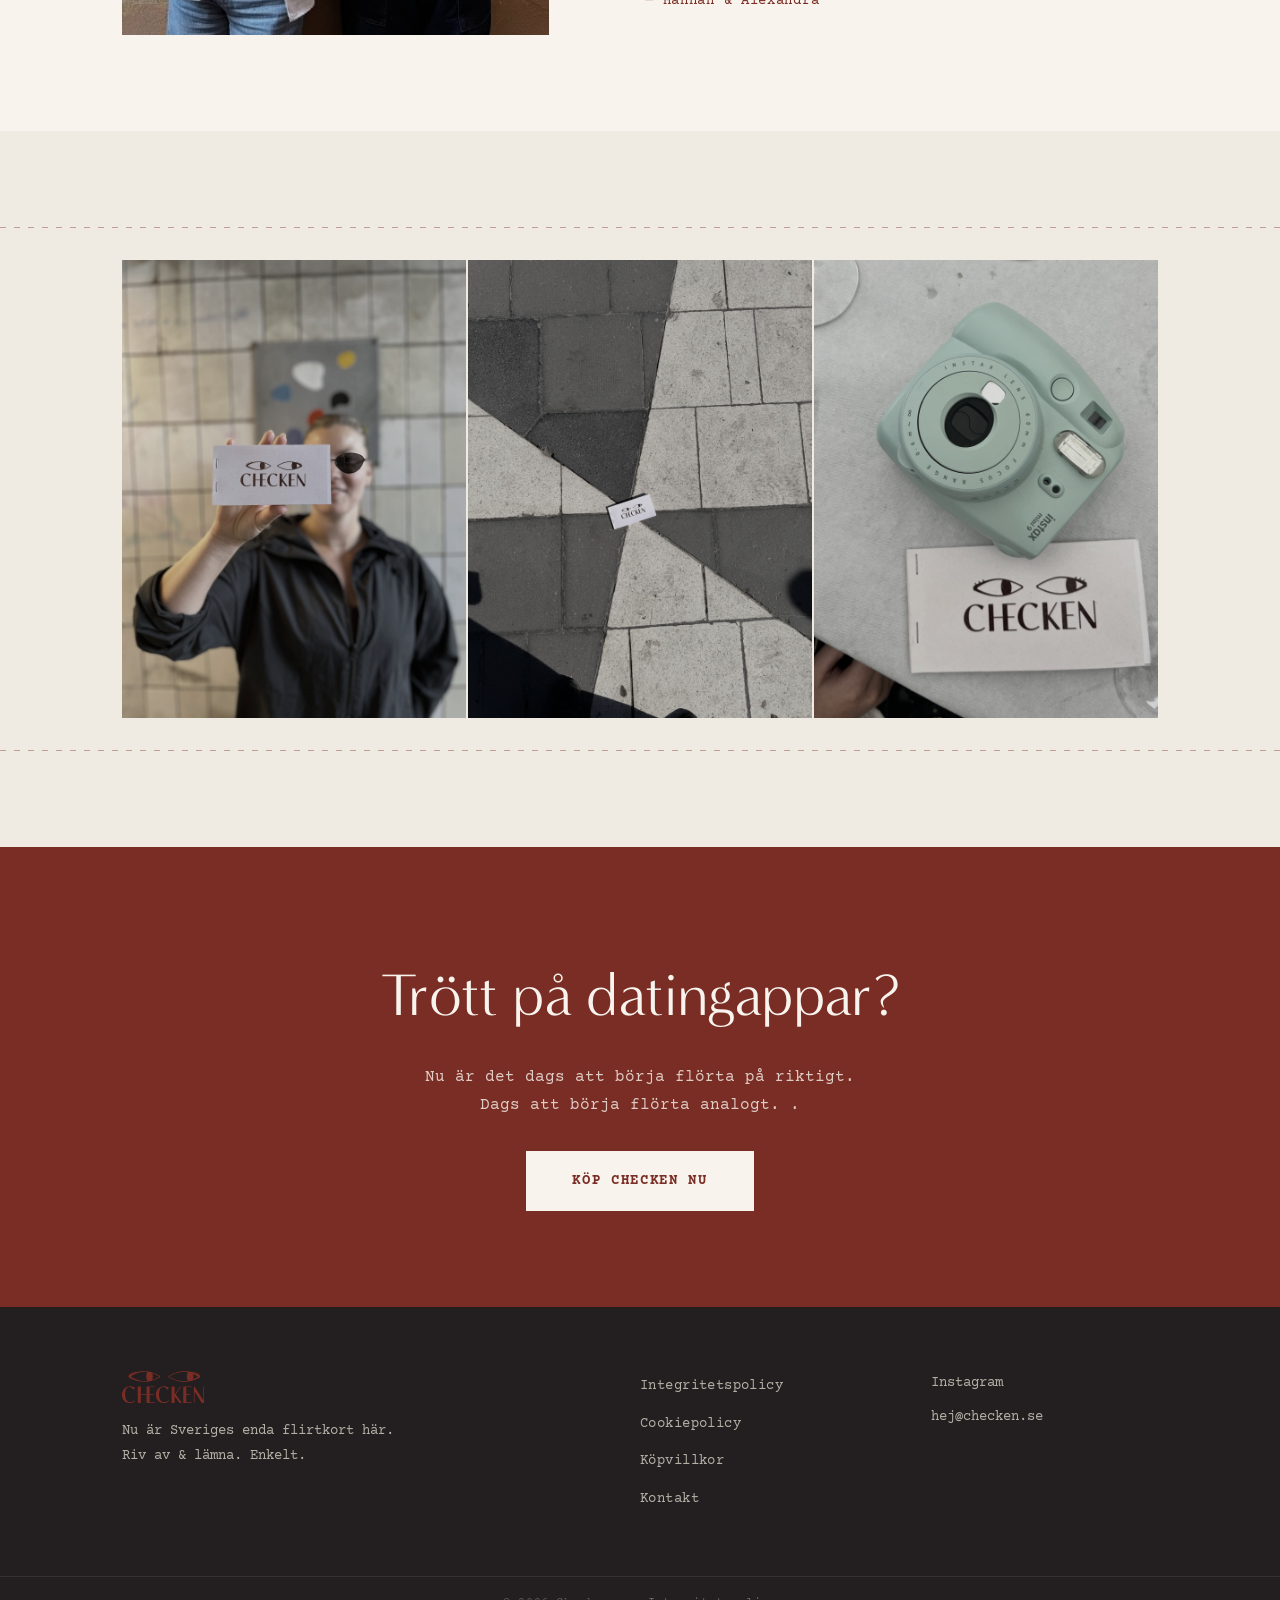
==== commit f66ce1db: "Update index.html" ====
--- a/index.html
+++ b/index.html
@@ -7,8 +7,8 @@
   <!-- ============================================================
     SEO — ÄNDRA HÄR
   ============================================================ -->
-  <title>Checken – Flirta på riktigt | Sveriges enda flirtkort</title>
-  <meta name="description" content="Checken är Sveriges enda flirtkort – en fysisk check du river av och lämnar till någon du är intresserad av. Precis som en kärlekslapp, fast bättre." />
+  <title>Checken – Flirta på riktigt | Vem har du checkat in?</title>
+  <meta name="description" content="Checken – en fysisk check du river av och lämnar till någon du är intresserad av. Precis som när man var liten & frågade chans, fast bättre." />
   <meta name="keywords" content="checken, flirtkort, flirta, dejta, kärlek, present, rolig present, unik present, Sverige" />
   <meta name="author" content="Checken" />
   <link rel="canonical" href="https://www.checken.se/" />
@@ -119,7 +119,7 @@
         <p class="hero-eyebrow">Sveriges enda flirtkort</p>
         <h1>Jag har checkat<br/>in dig.</h1>
         <p class="hero-sub">Checken gör det lite lättare att våga ta första steget. Checka in, gå fram, se vad som händer.</p>
-        <a href="#kop" class="btn-primary">Köp din check</a>
+        <a href="#kop" class="btn-primary">Köp ditt checkhäfte</a>
       </div>
       <div class="perforation perforation--light" aria-hidden="true"></div>
     </section>
@@ -137,7 +137,7 @@
             </div>
             <div class="step-text">
               <span class="step-number" aria-hidden="true">01</span>
-              <h3>Du ser någon du gillar</h3>
+              <h3>Du checkar in någon</h3>
               <p>Det där leendet. Ögonkontakten.<br/>Du vet exakt vem vi pratar om.</p>
             </div>
           </article>
@@ -151,7 +151,7 @@
             <div class="step-text">
               <span class="step-number" aria-hidden="true">02</span>
               <h3>Du fyller i checken</h3>
-              <p>Skriv ditt namn och nummer.<br/>Välj hur du vill ha det — djärvt eller diskret.</p>
+              <p>Välj en komplimang, ditt nästa steg & hur du vill bli kontaktad.<br/>Välj hur du vill ha det — djärvt eller diskret.</p>
             </div>
           </article>
 
@@ -175,7 +175,7 @@
     <section class="shop" id="kop" aria-labelledby="shop-title">
       <div class="container">
         <p class="section-eyebrow">Köp</p>
-        <h2 class="display" id="shop-title">Köp din check</h2>
+        <h2 class="display" id="shop-title">Köp ditt checkhäfte</h2>
         <p class="section-sub">Levereras snabbt. Används omedelbart.</p>
 
         <!-- KWIKK PLACEHOLDER — ersätt allt i div#kwikk-embed med Kwikk embed-kod -->
@@ -185,10 +185,10 @@
               <img src="images/checken-closeup-kamera.jpeg" alt="Checken flirtkort bredvid en mintgrön Instax-kamera" width="400" height="420" loading="lazy"/>
               <div class="placeholder-info">
                 <h3>Checken<br/>Flirtkort</h3>
-                <p>Ett häfte med checkar att riva av och lämna till vem du vill checka in.</p>
+                <p>Ett häfte med 20 checkar att riva av och lämna till den du checkat in.</p>
                 <!-- ÄNDRA: Pris -->
                 <p class="price">149 kr</p>
-                <p class="shop-note">Webshop kopplas här — klistra in Kwikk-koden i div#kwikk-embed</p>
+                <p class="shop-note">Webshop öppnas inom kort</p>
               </div>
             </div>
           </div>
@@ -207,13 +207,13 @@
           </div>
           <div class="about-text">
             <p class="section-eyebrow">Bakom checken</p>
-            <h2 class="display" id="about-title">Idén<br/>bakom lappen.</h2>
+            <h2 class="display" id="about-title">Idén<br/>bakom Checken.</h2>
             <!-- ÄNDRA: Er historia -->
             <p>Checken gör det lite lättare att våga ta första steget.</p>
             <p>Vi är två donnor som tröttnade på att scrolla förbi människor vi faktiskt ville träffa på riktigt. Checken föddes ur en enkel tanke: vad om man kunde ge någon en lapp — precis som man gjorde som barn — men lite snyggare och lite modigare?</p>
-            <p>Nu är vi Sveriges enda flirtkort. Checka in. Gå fram. Se vad som händer.</p>
+            <p>Nu är Sveriges enda flirtkort här. Checka in. Gå fram. Se vad som händer.</p>
             <!-- ÄNDRA: Grundarnamn -->
-            <p class="founders">— Grundarna av Checken</p>
+            <p class="founders">— Hannah & Alexandra</p>
           </div>
         </div>
       </div>
@@ -241,8 +241,8 @@
     <!-- CTA -->
     <section class="cta-section" aria-label="Köp Checken">
       <div class="container">
-        <h2>Törs du?</h2>
-        <p>Det värsta som kan hända är att de säger nej.<br/>Det bästa? Det vet du redan.</p>
+        <h2>Trött på datingappar?</h2>
+        <p>Nu är det dags att börja flörta på riktigt.<br/>Dags att börja flörta analogt. .</p>
         <a href="#kop" class="btn-primary btn-primary--light">Köp Checken nu</a>
       </div>
     </section>
@@ -255,7 +255,7 @@
       <div class="footer-brand">
         <img src="images/logo-rod.svg" alt="Checken" class="footer-logo-img" loading="lazy"/>
         <!-- ÄNDRA: Tagline -->
-        <p>Sveriges enda flirtkort.<br/>Riv av &amp; lämna. Enkelt.</p>
+        <p>Nu är Sveriges enda flirtkort här.<br/>Riv av &amp; lämna. Enkelt.</p>
       </div>
       <nav class="footer-links" aria-label="Sidfotslänkar">
         <ul>
@@ -274,10 +274,10 @@
     </div>
     <div class="footer-bottom">
       <!-- ÄNDRA: Org.nr -->
-      <p>© <span id="year"></span> Checken AB &nbsp;·&nbsp; Org.nr XXXXXX-XXXX &nbsp;·&nbsp; <a href="pages/integritetspolicy.html">Integritetspolicy</a></p>
+      <p>© <span id="year"></span> Checken &nbsp;·&nbsp; <a href="pages/integritetspolicy.html">Integritetspolicy</a></p>
     </div>
   </footer>
 
   <script src="js/main.js"></script>
 </body>
-</html>+</html>
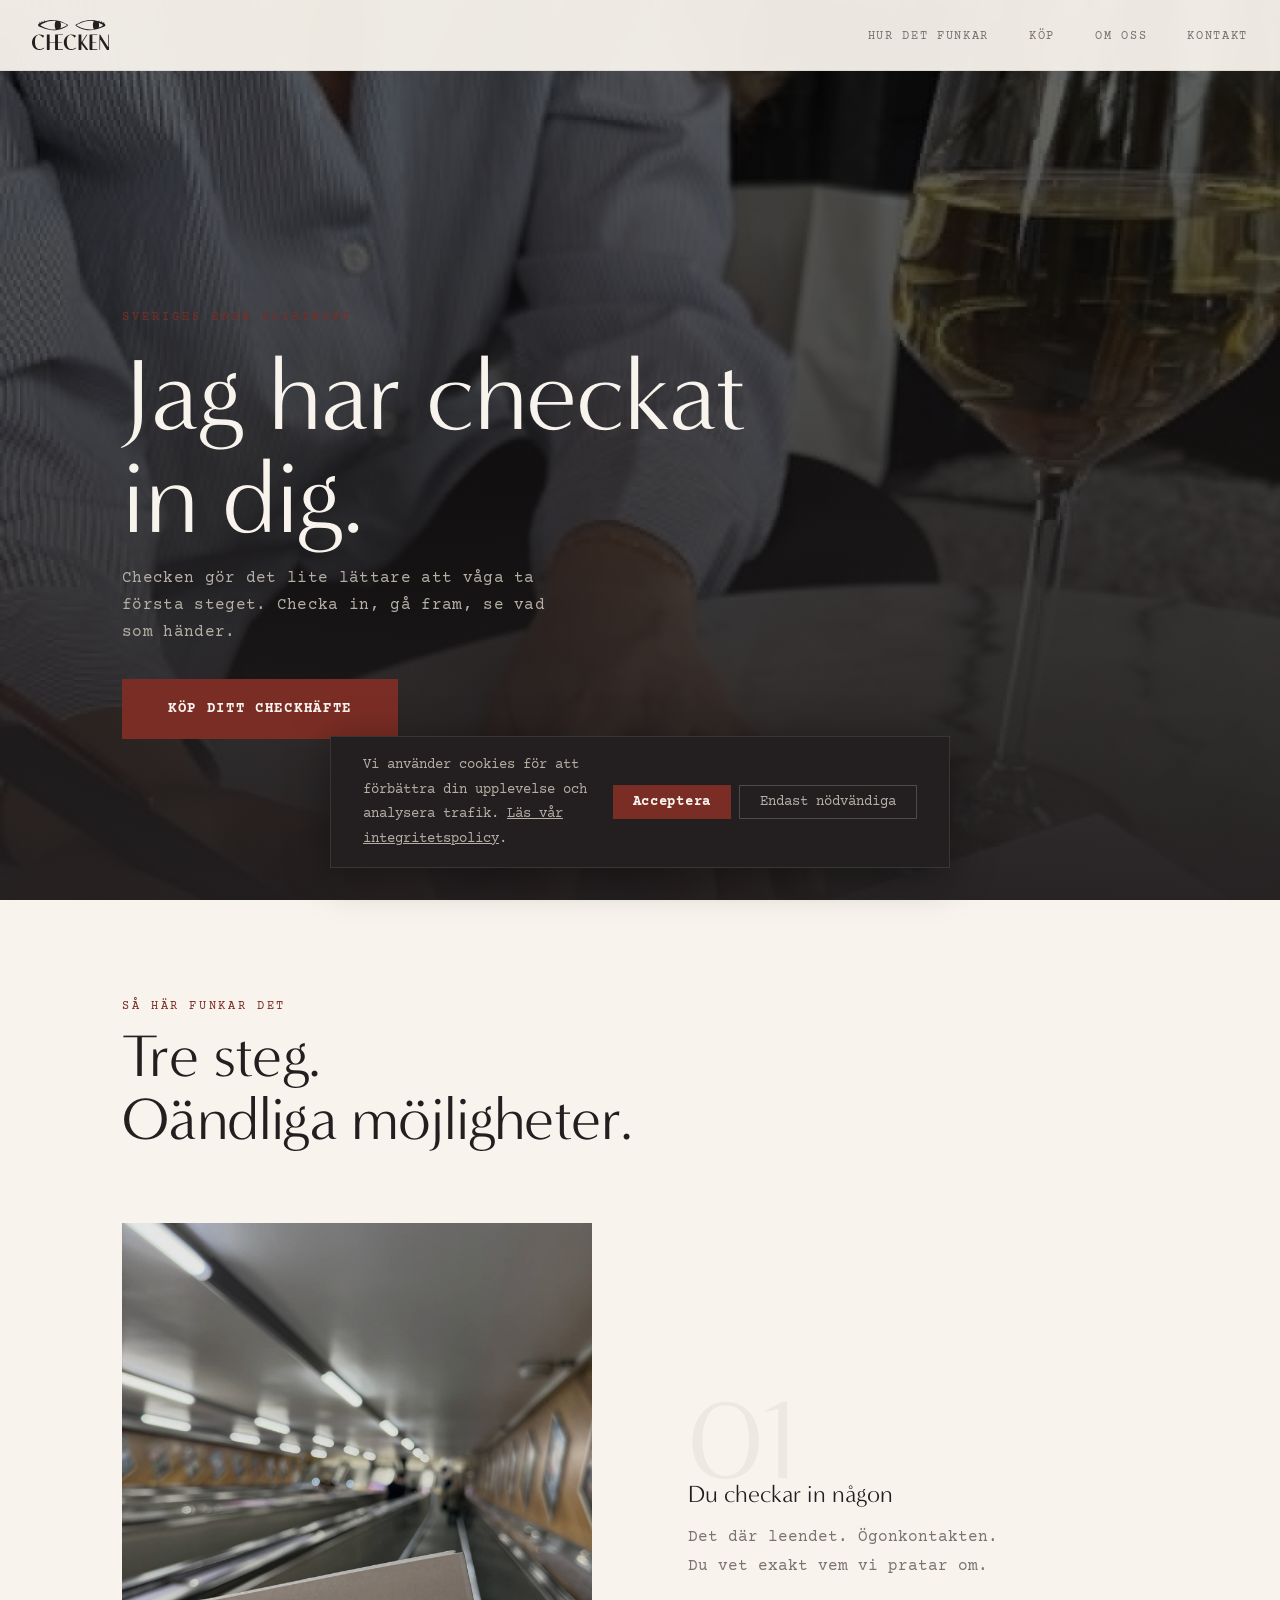
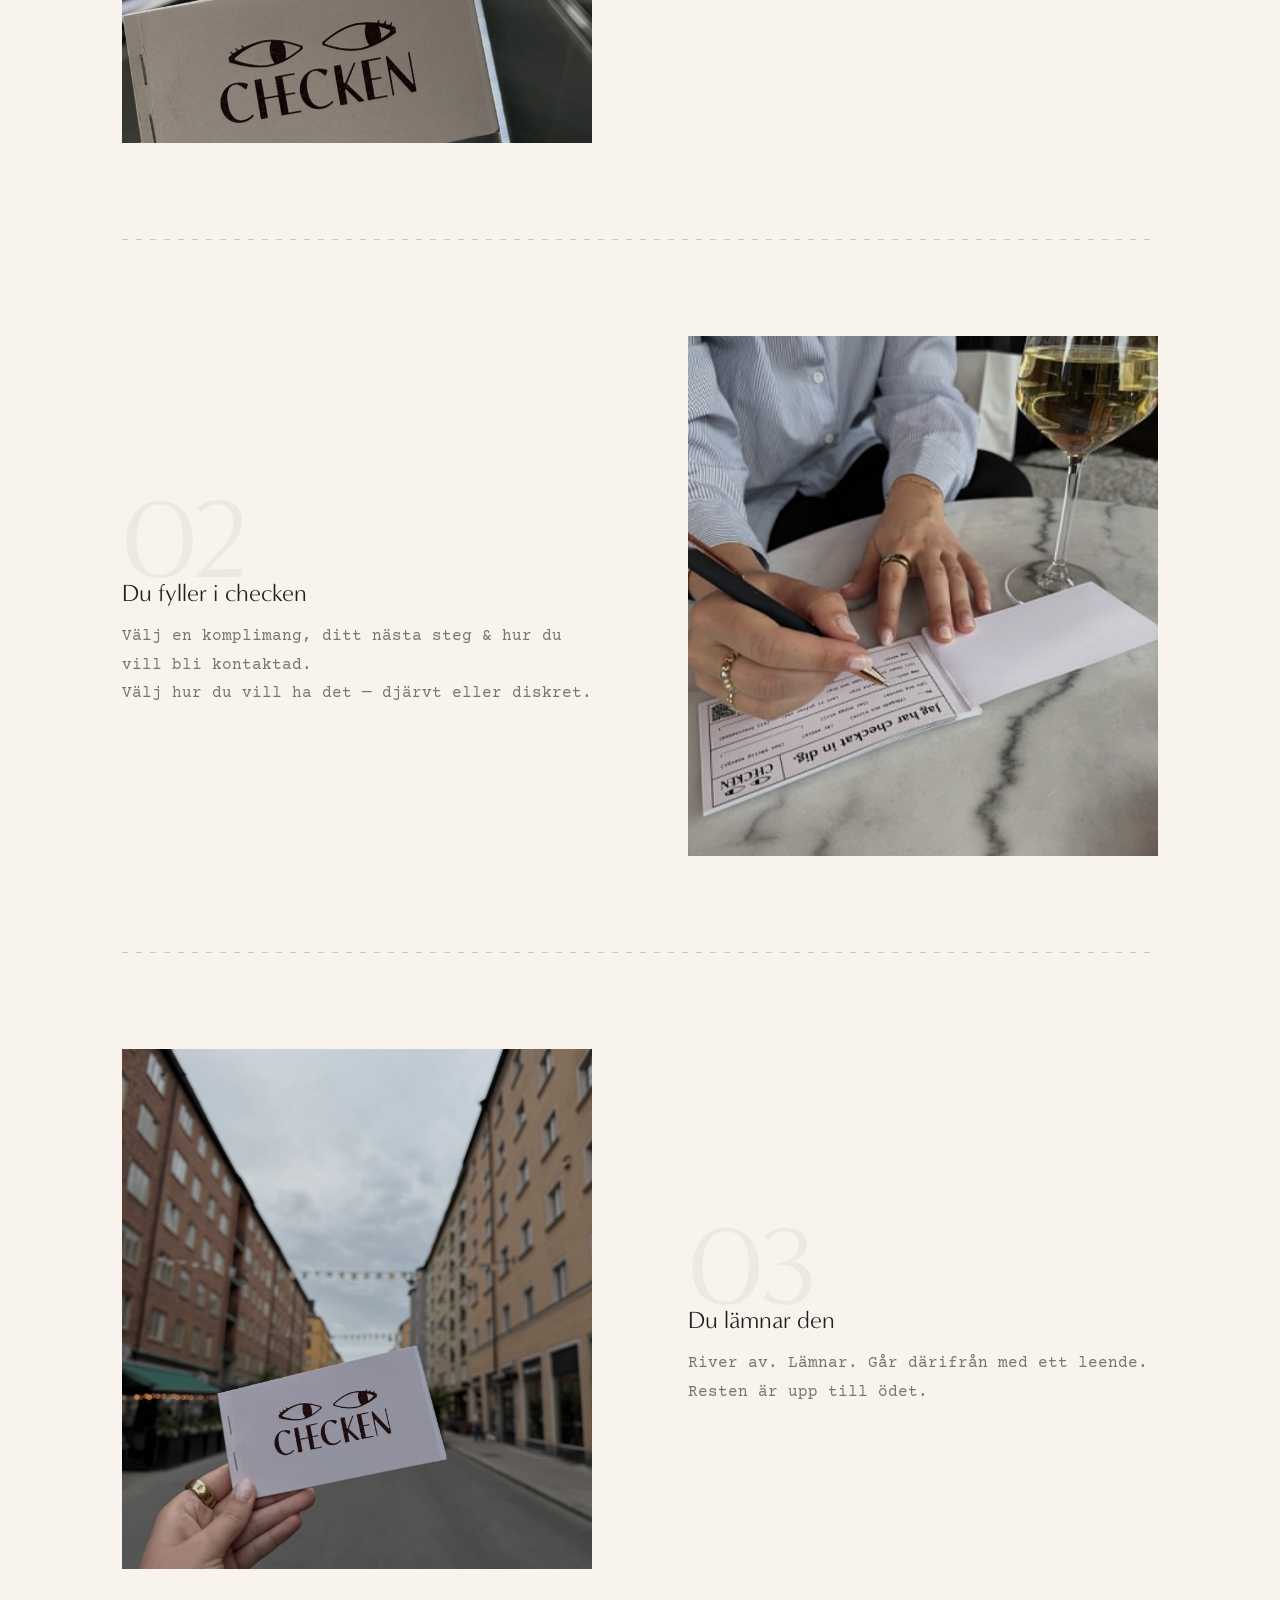
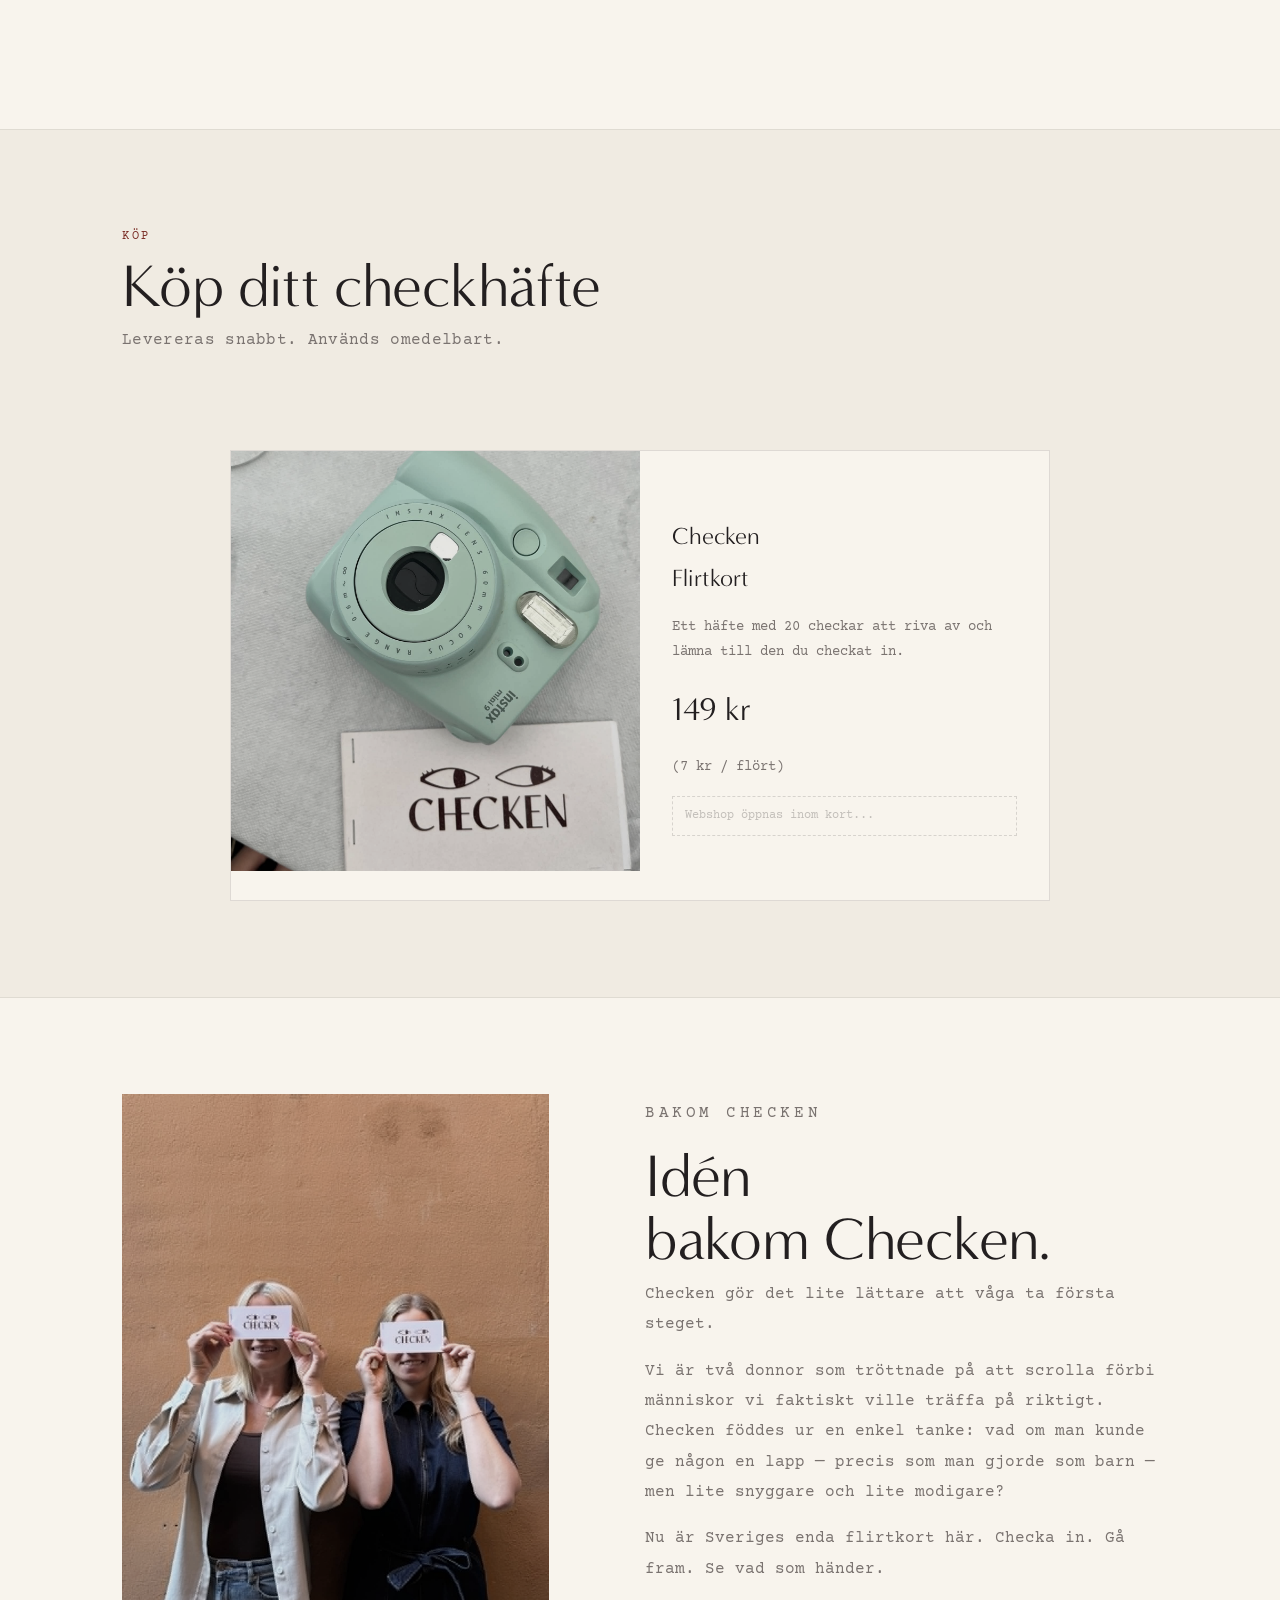
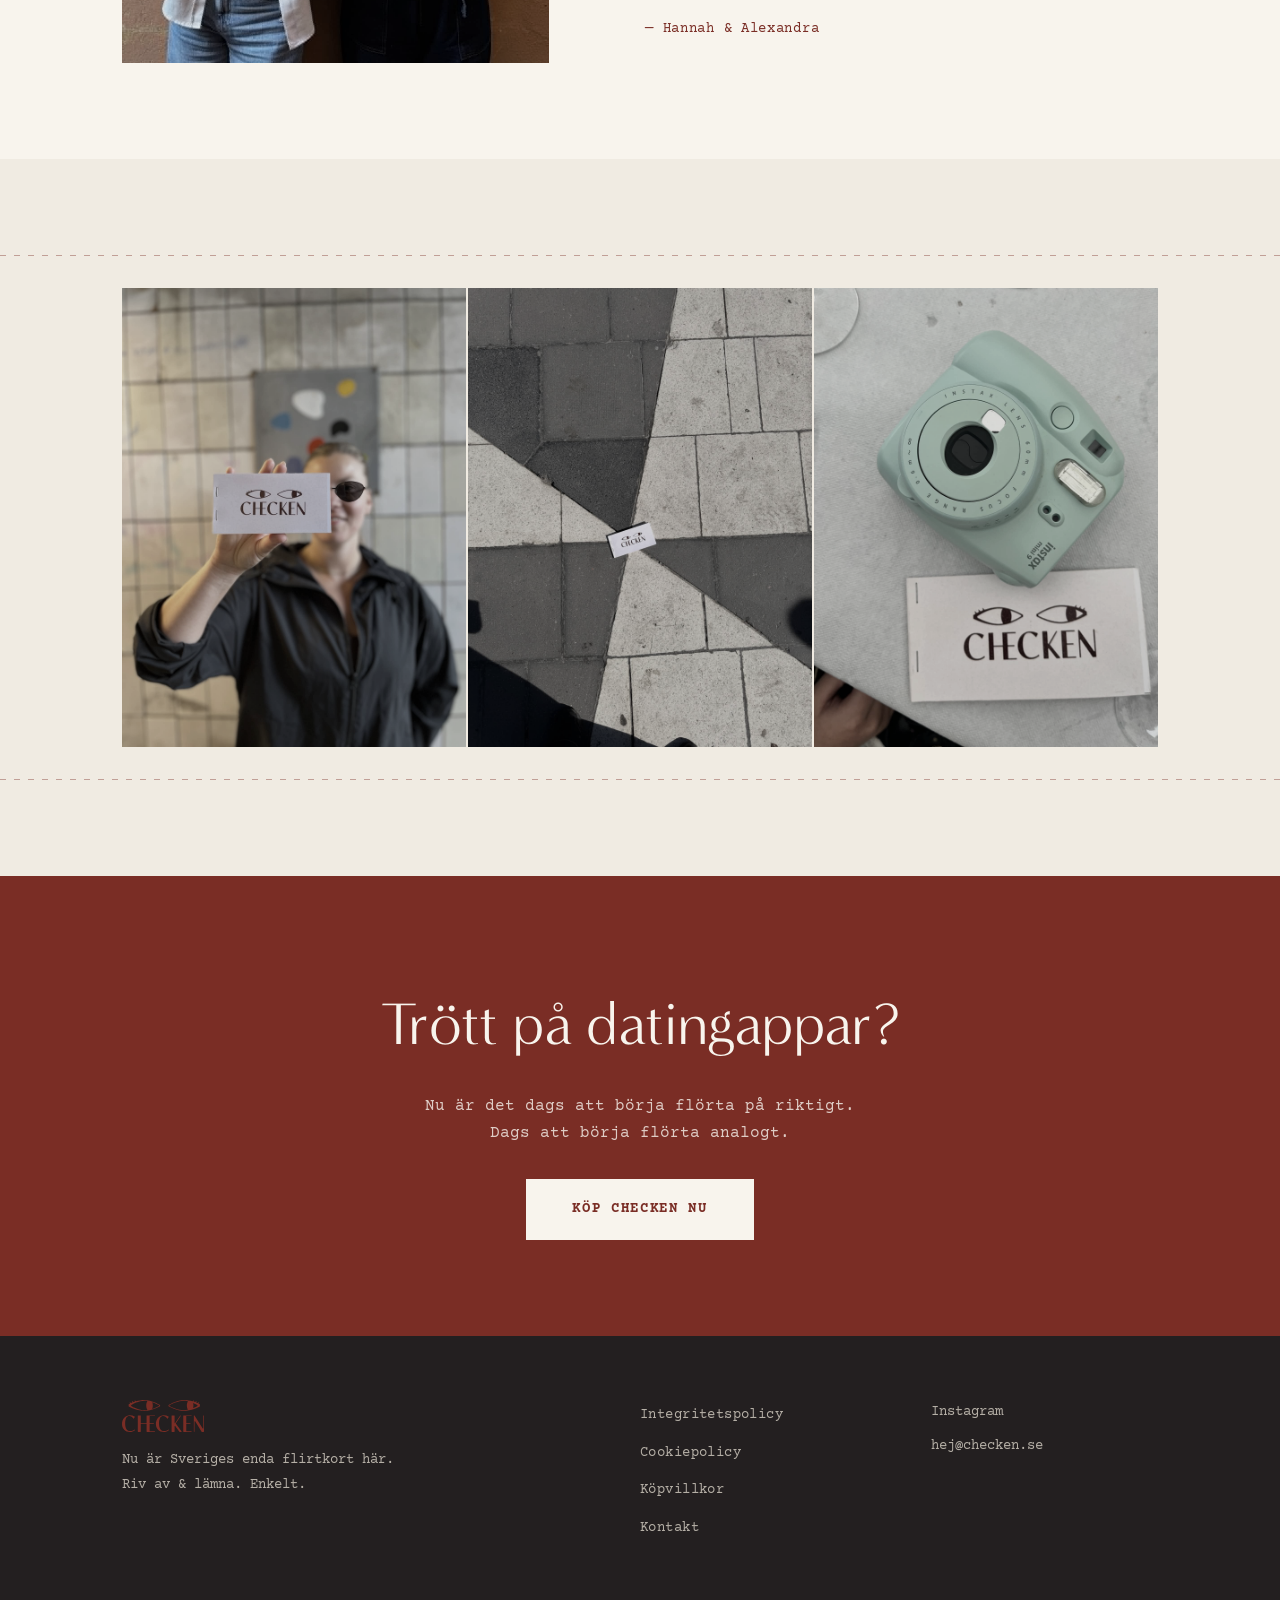
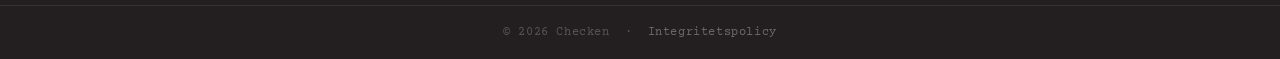
==== commit aafcedce: "Update index.html" ====
--- a/index.html
+++ b/index.html
@@ -188,7 +188,8 @@
                 <p>Ett häfte med 20 checkar att riva av och lämna till den du checkat in.</p>
                 <!-- ÄNDRA: Pris -->
                 <p class="price">149 kr</p>
-                <p class="shop-note">Webshop öppnas inom kort</p>
+                <p class="price-sub">(7 kr / flört)</p>
+                <p class="shop-note">Webshop öppnas inom kort...</p>
               </div>
             </div>
           </div>
@@ -242,7 +243,7 @@
     <section class="cta-section" aria-label="Köp Checken">
       <div class="container">
         <h2>Trött på datingappar?</h2>
-        <p>Nu är det dags att börja flörta på riktigt.<br/>Dags att börja flörta analogt. .</p>
+        <p>Nu är det dags att börja flörta på riktigt.<br/>Dags att börja flörta analogt.</p>
         <a href="#kop" class="btn-primary btn-primary--light">Köp Checken nu</a>
       </div>
     </section>
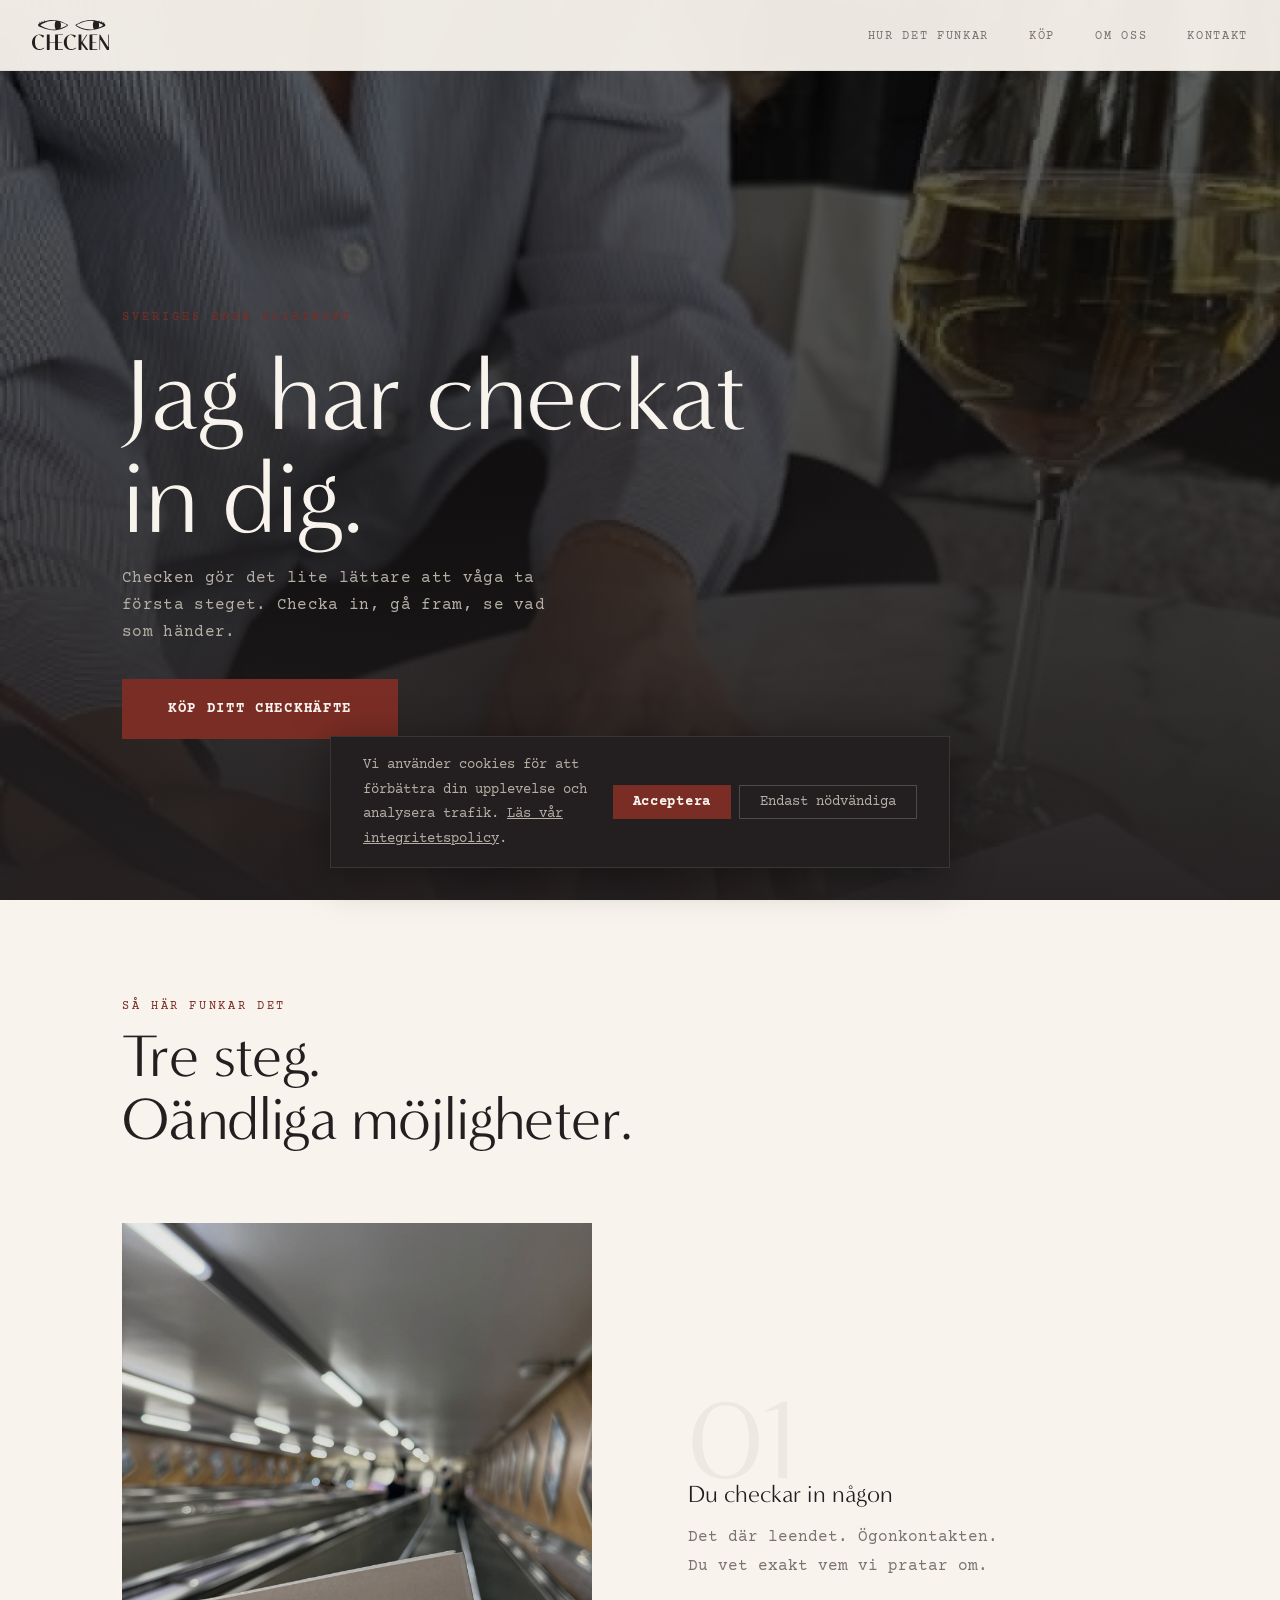
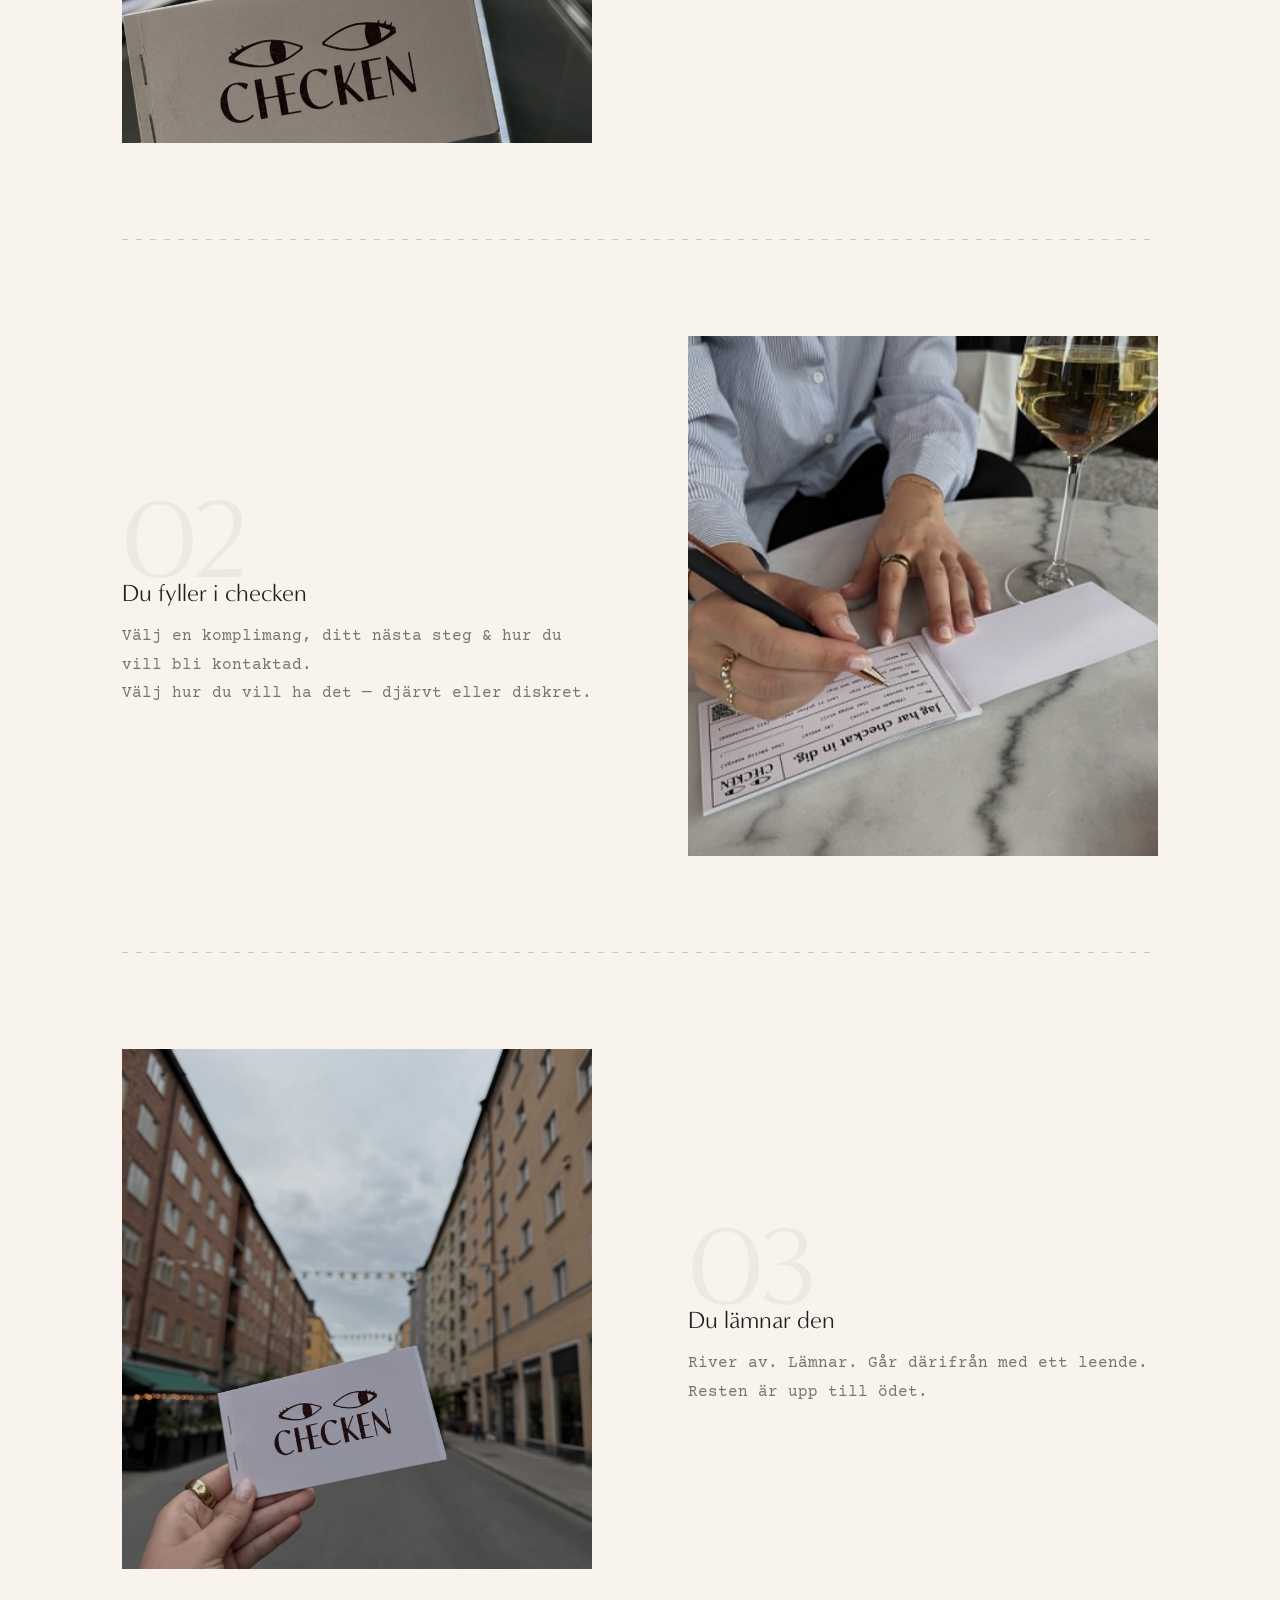
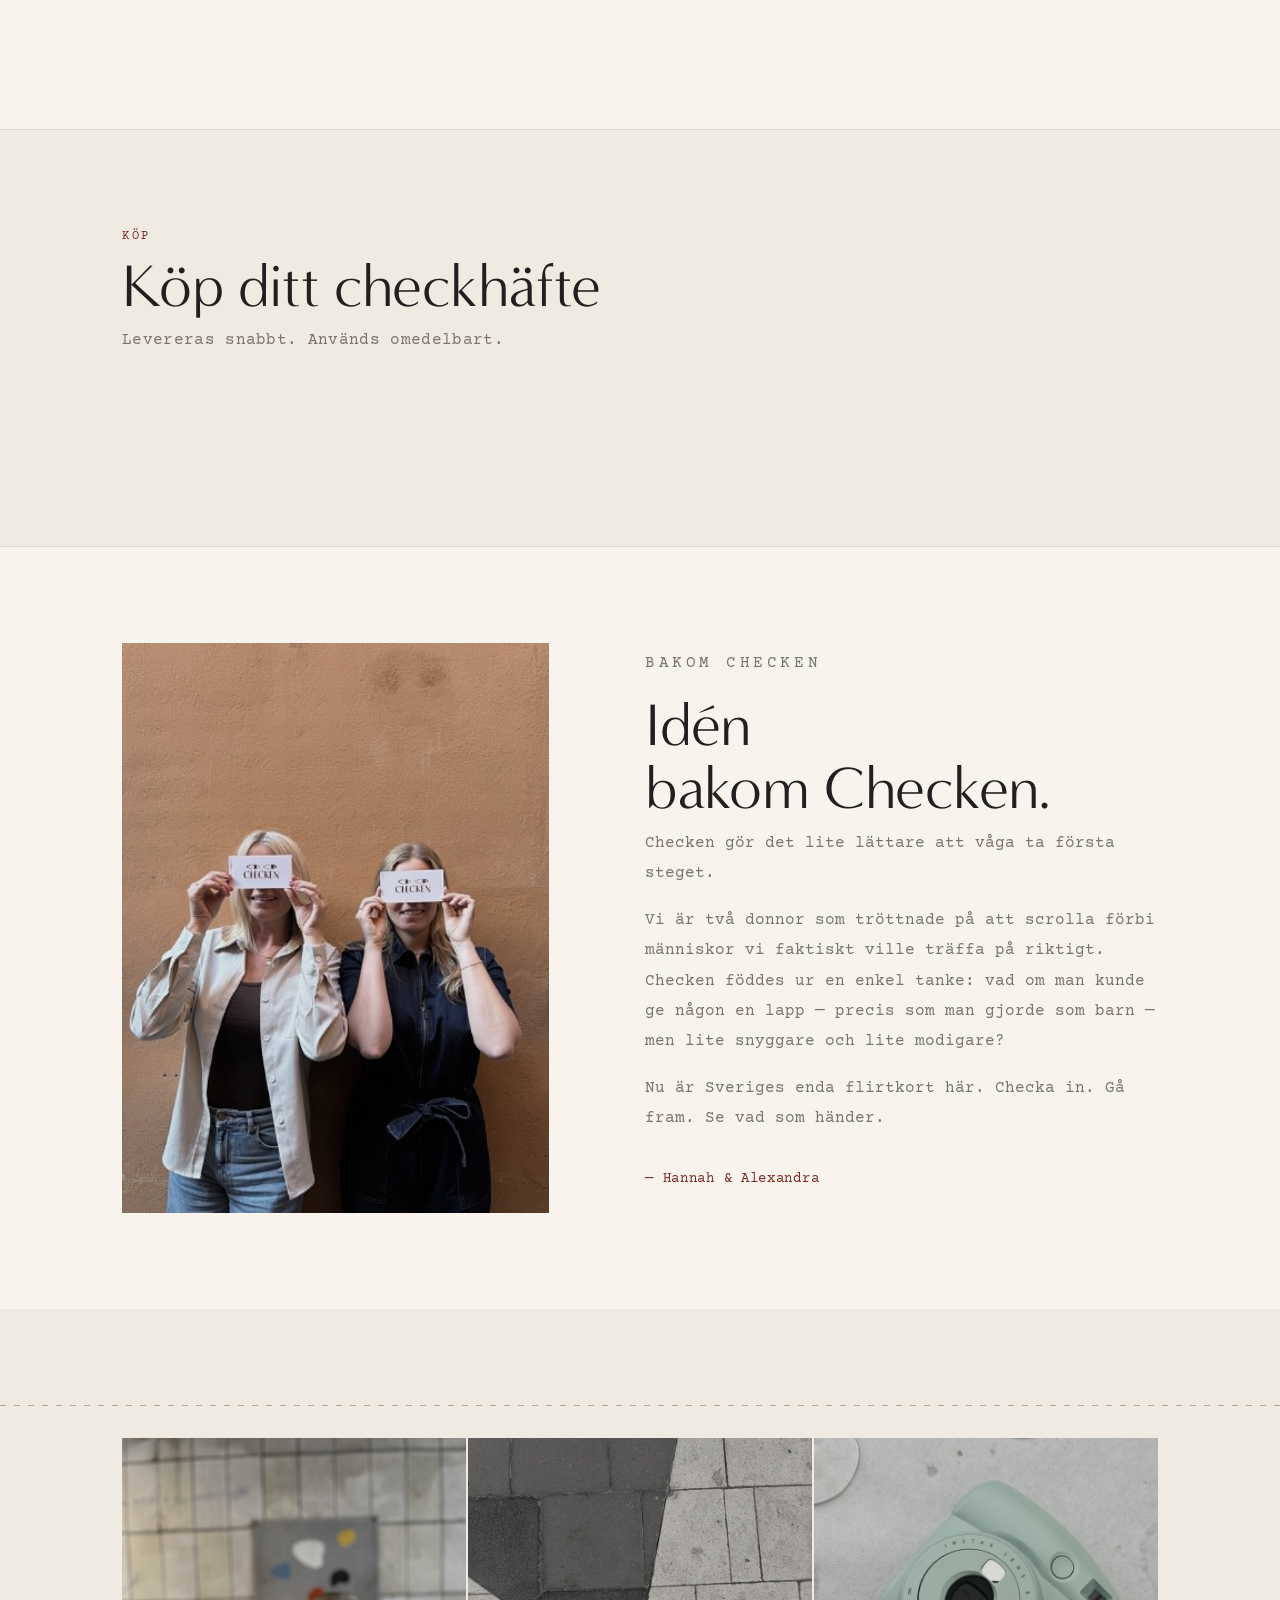
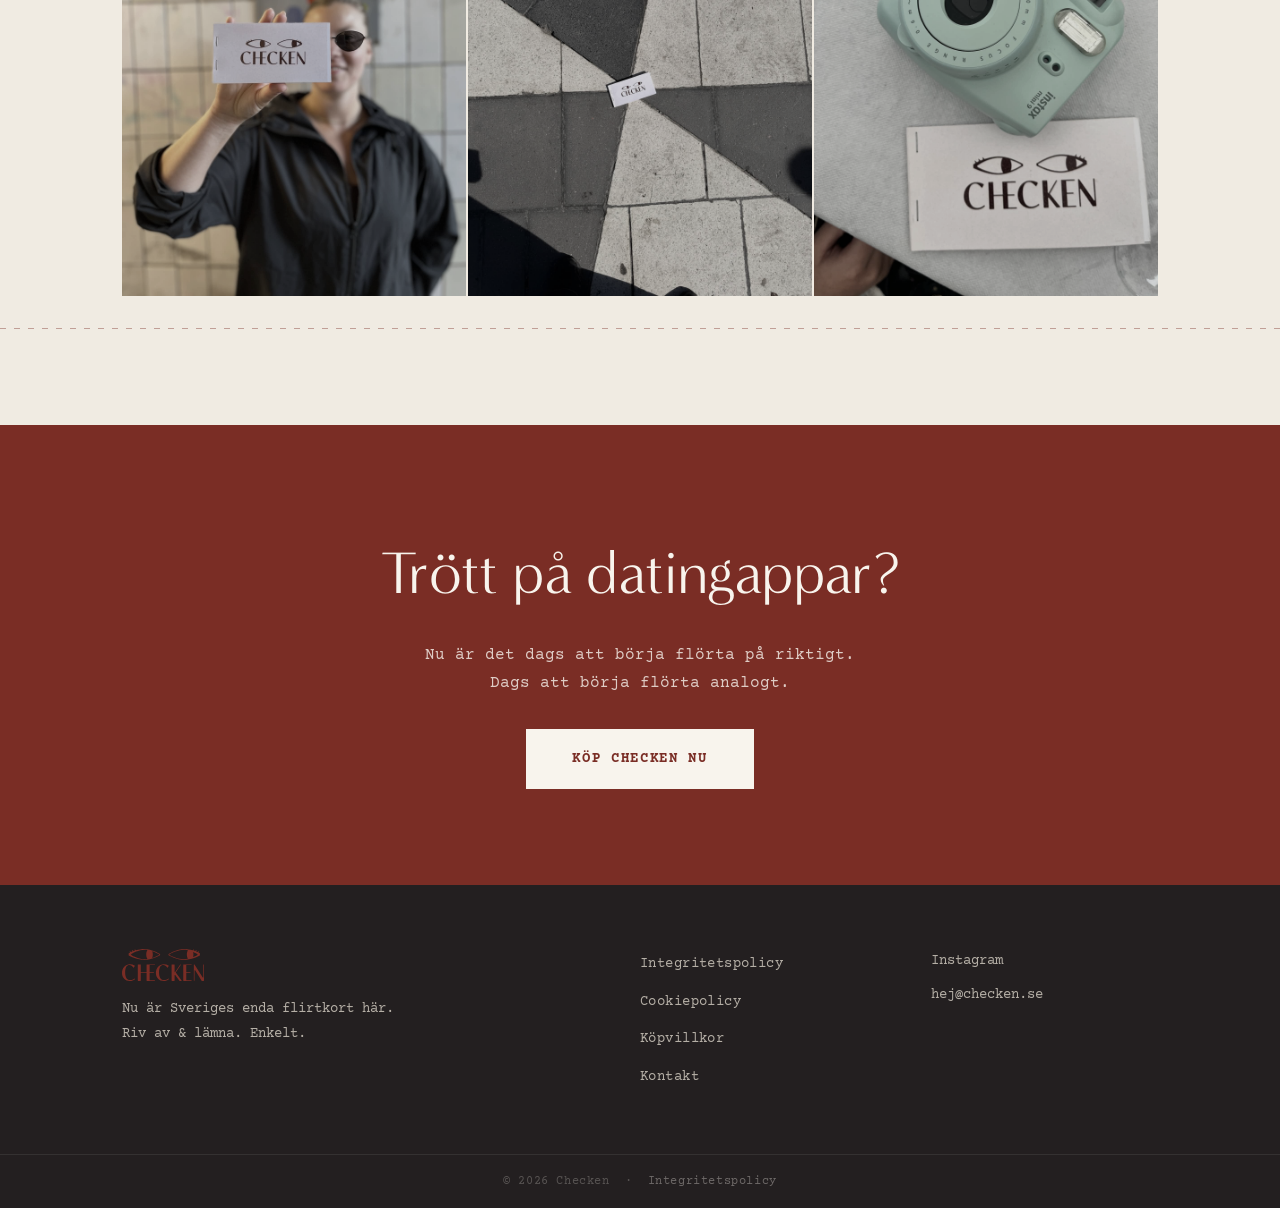
==== commit 0016b42a: "Update index.html" ====
--- a/index.html
+++ b/index.html
@@ -178,21 +178,9 @@
         <h2 class="display" id="shop-title">Köp ditt checkhäfte</h2>
         <p class="section-sub">Levereras snabbt. Används omedelbart.</p>
 
-        <!-- KWIKK PLACEHOLDER — ersätt allt i div#kwikk-embed med Kwikk embed-kod -->
-        <div id="kwikk-embed" aria-label="Webshop för Checken">
-          <div class="shop-placeholder">
-            <div class="placeholder-card fade-in">
-              <img src="images/checken-closeup-kamera.jpeg" alt="Checken flirtkort bredvid en mintgrön Instax-kamera" width="400" height="420" loading="lazy"/>
-              <div class="placeholder-info">
-                <h3>Checken<br/>Flirtkort</h3>
-                <p>Ett häfte med 20 checkar att riva av och lämna till den du checkat in.</p>
-                <!-- ÄNDRA: Pris -->
-                <p class="price">149 kr</p>
-                <p class="price-sub">(7 kr / flört)</p>
-                <p class="shop-note">Webshop öppnas inom kort...</p>
-              </div>
-            </div>
-          </div>
+        <!-- KWIKK SHOP -->
+        <div id="kwikk-embed" aria-label="Webshop för Checken" style="display:flex; justify-content:center; padding-block: 1rem;">
+          <script data-seller="10094" data-artnr="checken" src="https://client.kwikk.se/kwikk-client.js"></script>
         </div>
         <!-- SLUT KWIKK -->
 
--- a/css/style.css
+++ b/css/style.css
@@ -375,6 +375,7 @@
   font-family: var(--font-display); font-size: var(--text-3xl) !important;
   color: var(--color-text) !important; font-weight: 400;
 }
+.price-sub { color: var(--color-text-muted) !important; font-size: var(--text-sm) !important; letter-spacing: 0.05em; }
 .shop-note {
   font-size: var(--text-xs) !important; color: rgba(35,31,32,0.25) !important;
   border: 1px dashed rgba(35,31,32,0.15); padding: 0.5rem 0.75rem; line-height: 1.6;
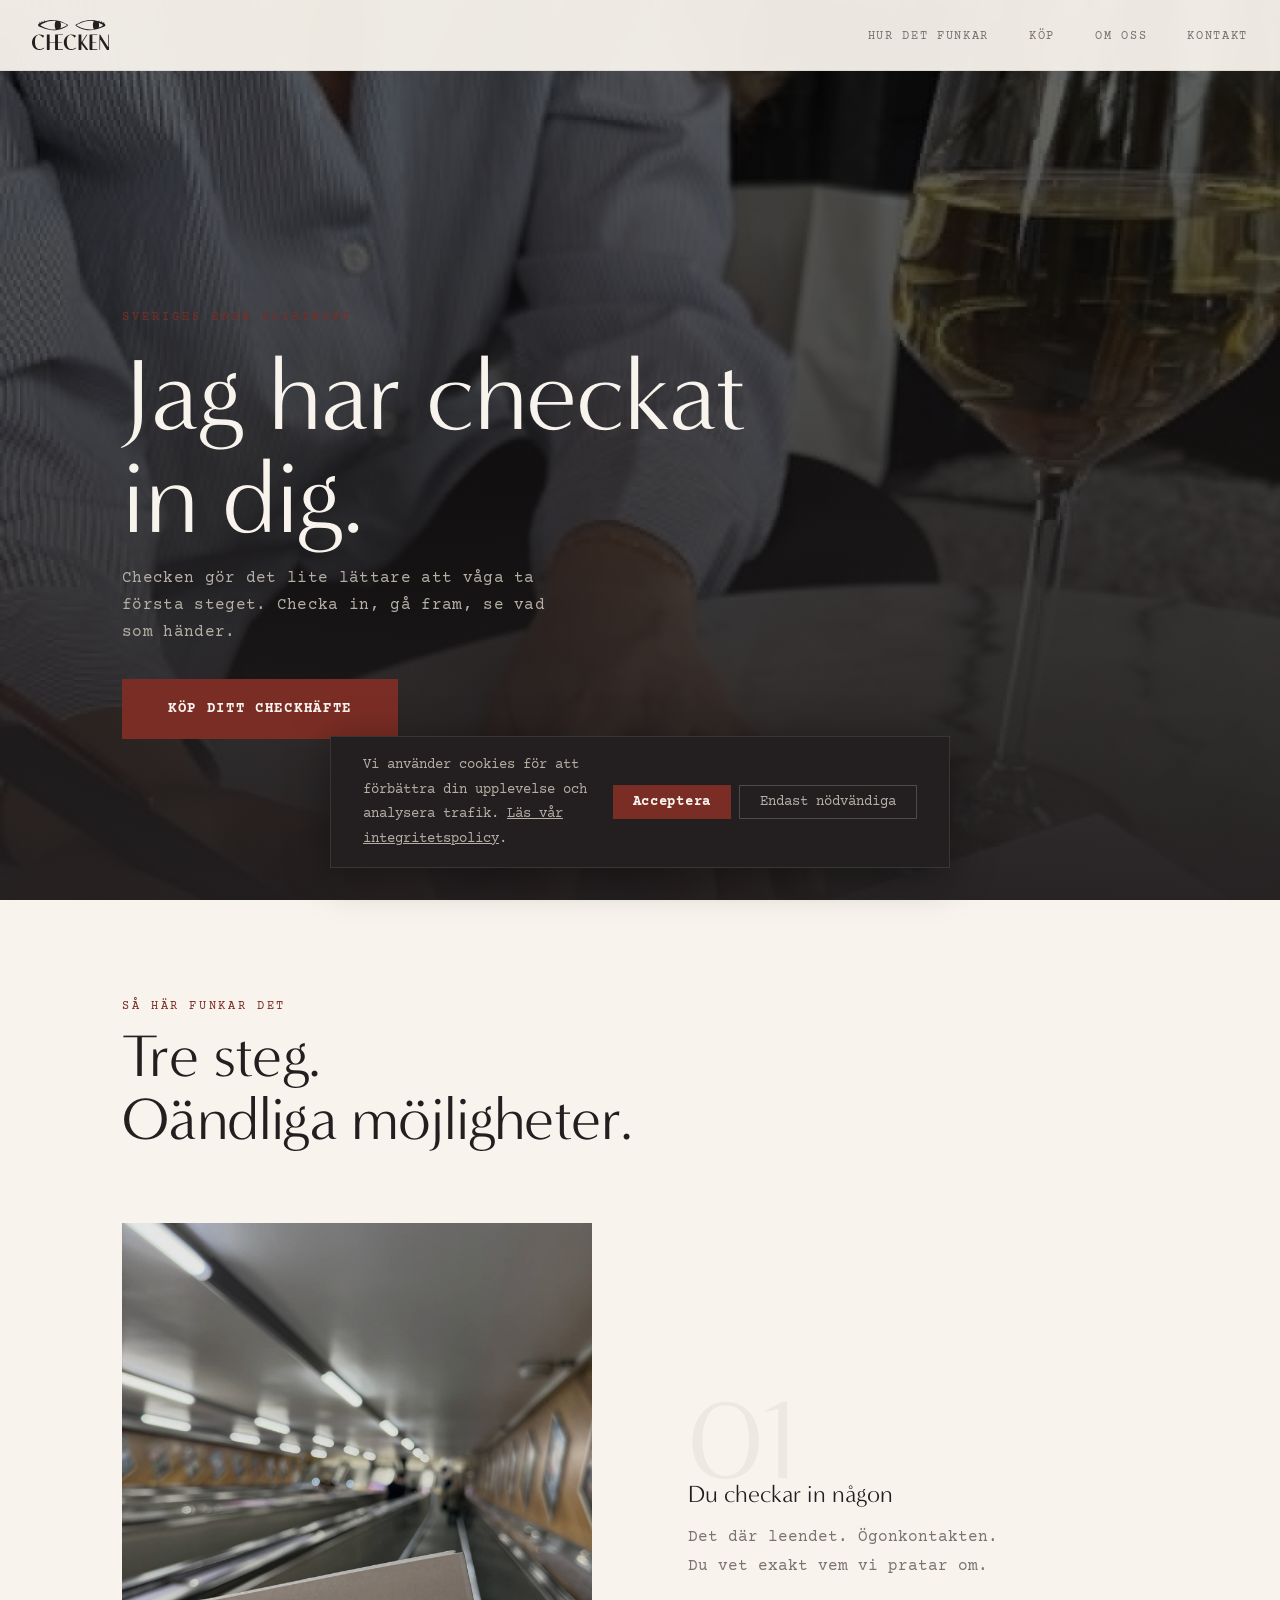
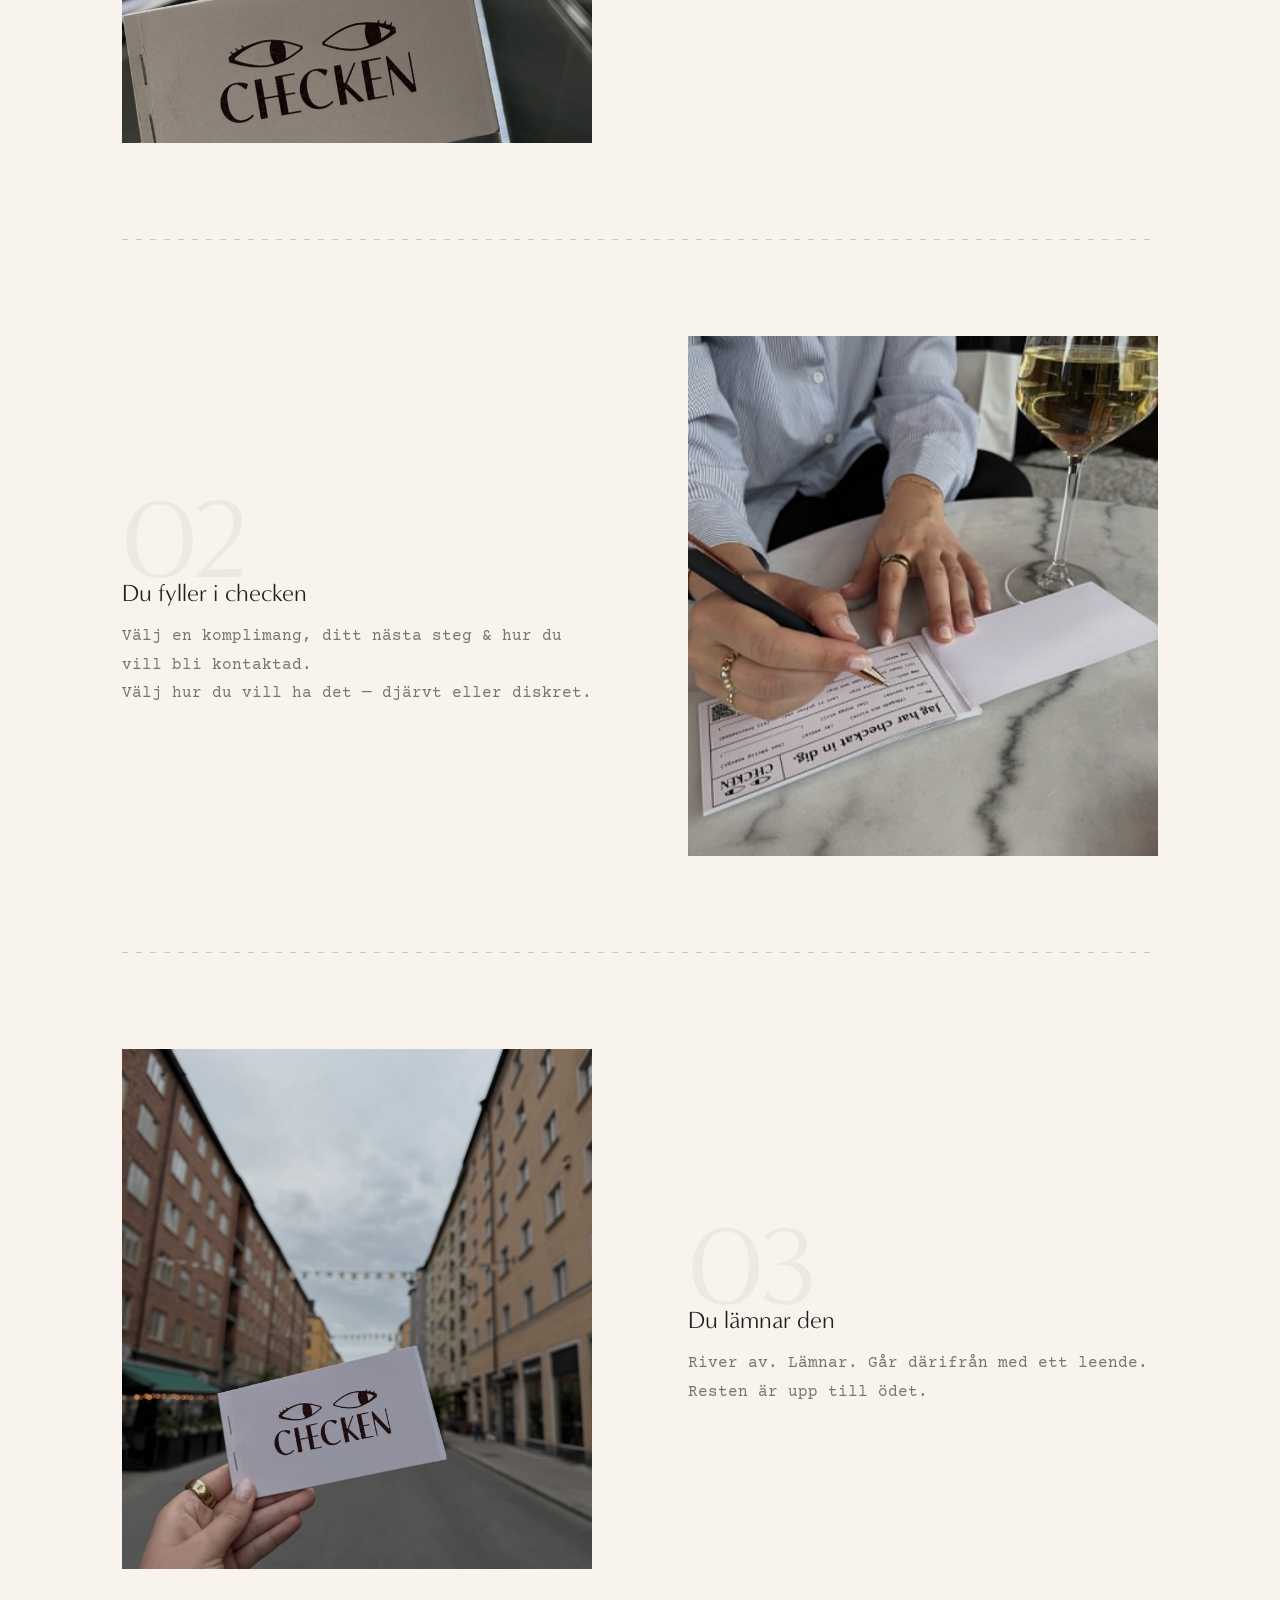
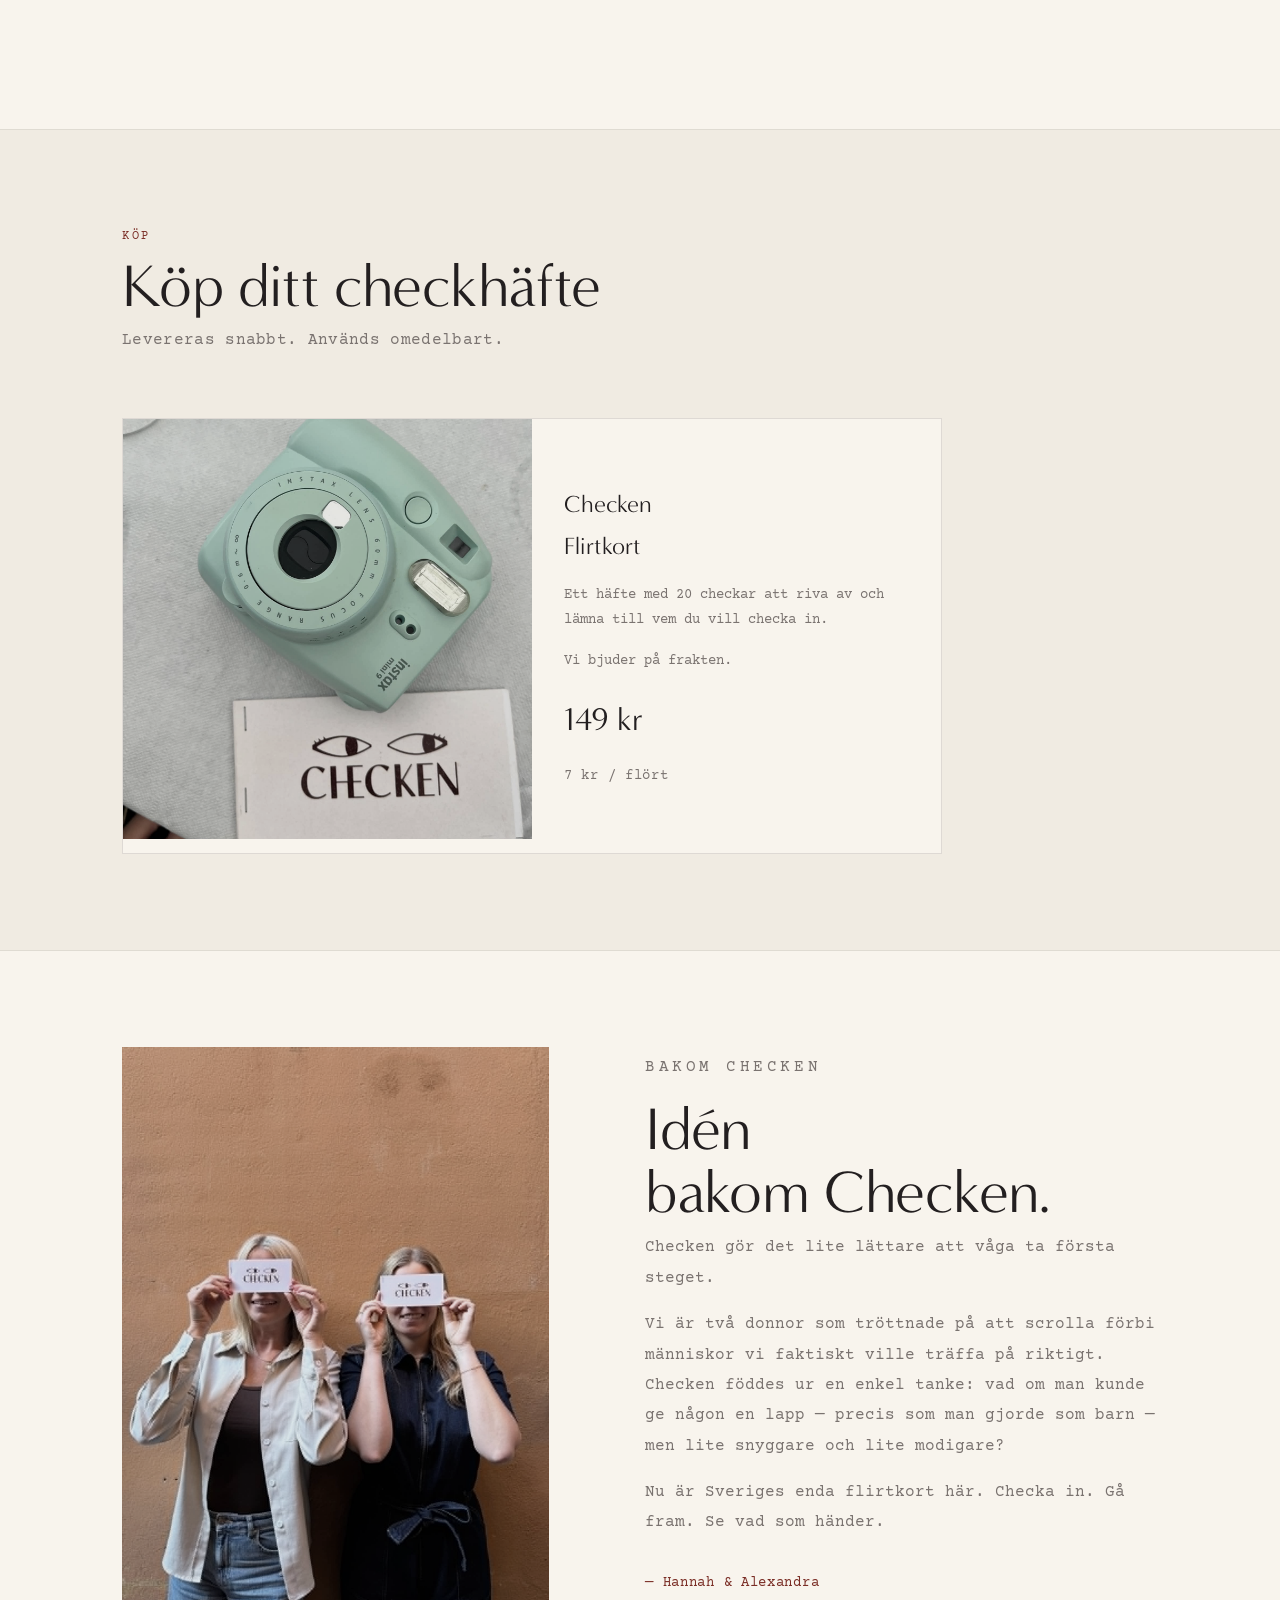
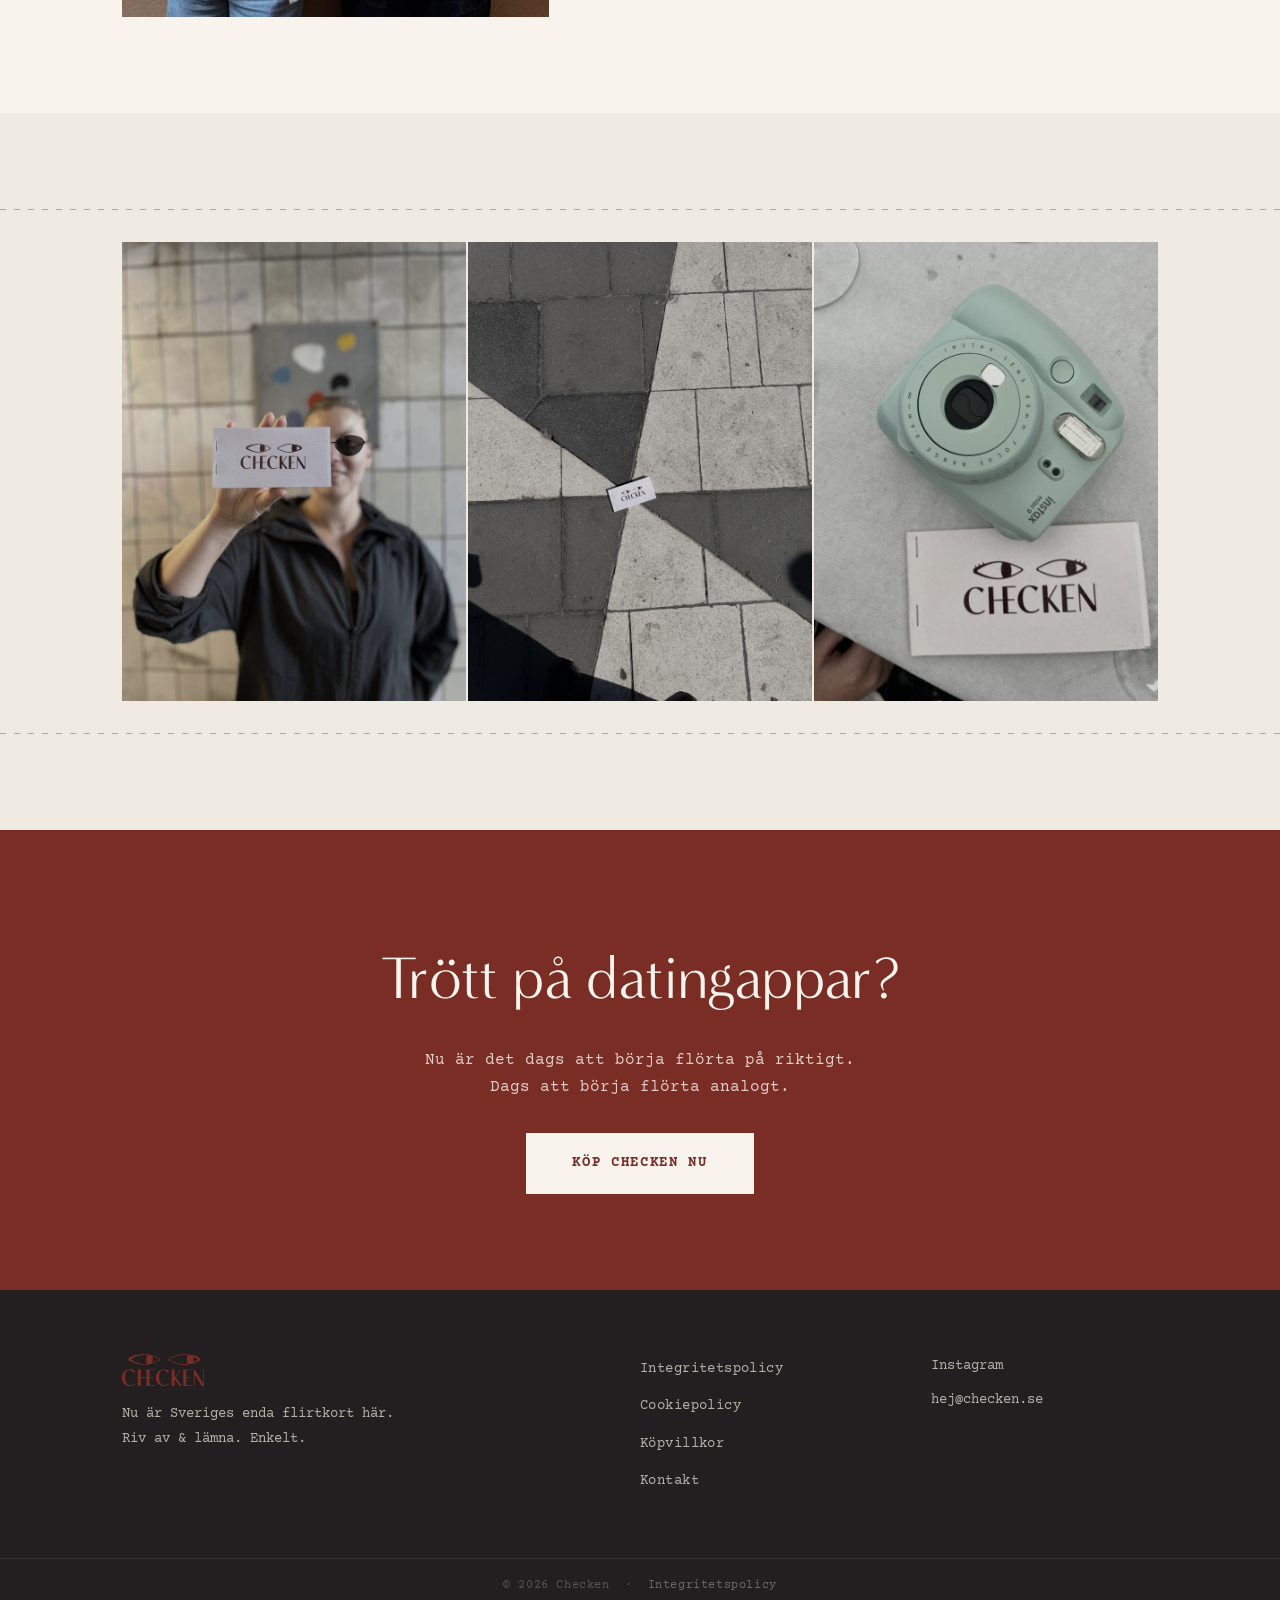
==== commit 7255739b: "Update index.html" ====
--- a/index.html
+++ b/index.html
@@ -179,8 +179,18 @@
         <p class="section-sub">Levereras snabbt. Används omedelbart.</p>
 
         <!-- KWIKK SHOP -->
-        <div id="kwikk-embed" aria-label="Webshop för Checken" style="display:flex; justify-content:center; padding-block: 1rem;">
-          <script data-seller="10094" data-artnr="checken" src="https://client.kwikk.se/kwikk-client.js"></script>
+        <div id="kwikk-embed" aria-label="Webshop för Checken">
+          <div class="placeholder-card fade-in">
+            <img src="images/checken-closeup-kamera.jpeg" alt="Checken flirtkort bredvid en mintgrön Instax-kamera" width="400" height="420" loading="lazy"/>
+            <div class="placeholder-info">
+              <h3>Checken<br/>Flirtkort</h3>
+              <p>Ett häfte med 20 checkar att riva av och lämna till vem du vill checka in.</p>
+              <p>Vi bjuder på frakten.</p>
+              <p class="price">149 kr</p>
+              <p class="price-sub">7 kr / flört</p>
+              <script data-seller="10094" data-artnr="checken" src="https://client.kwikk.se/kwikk-client.js"></script>
+            </div>
+          </div>
         </div>
         <!-- SLUT KWIKK -->
 
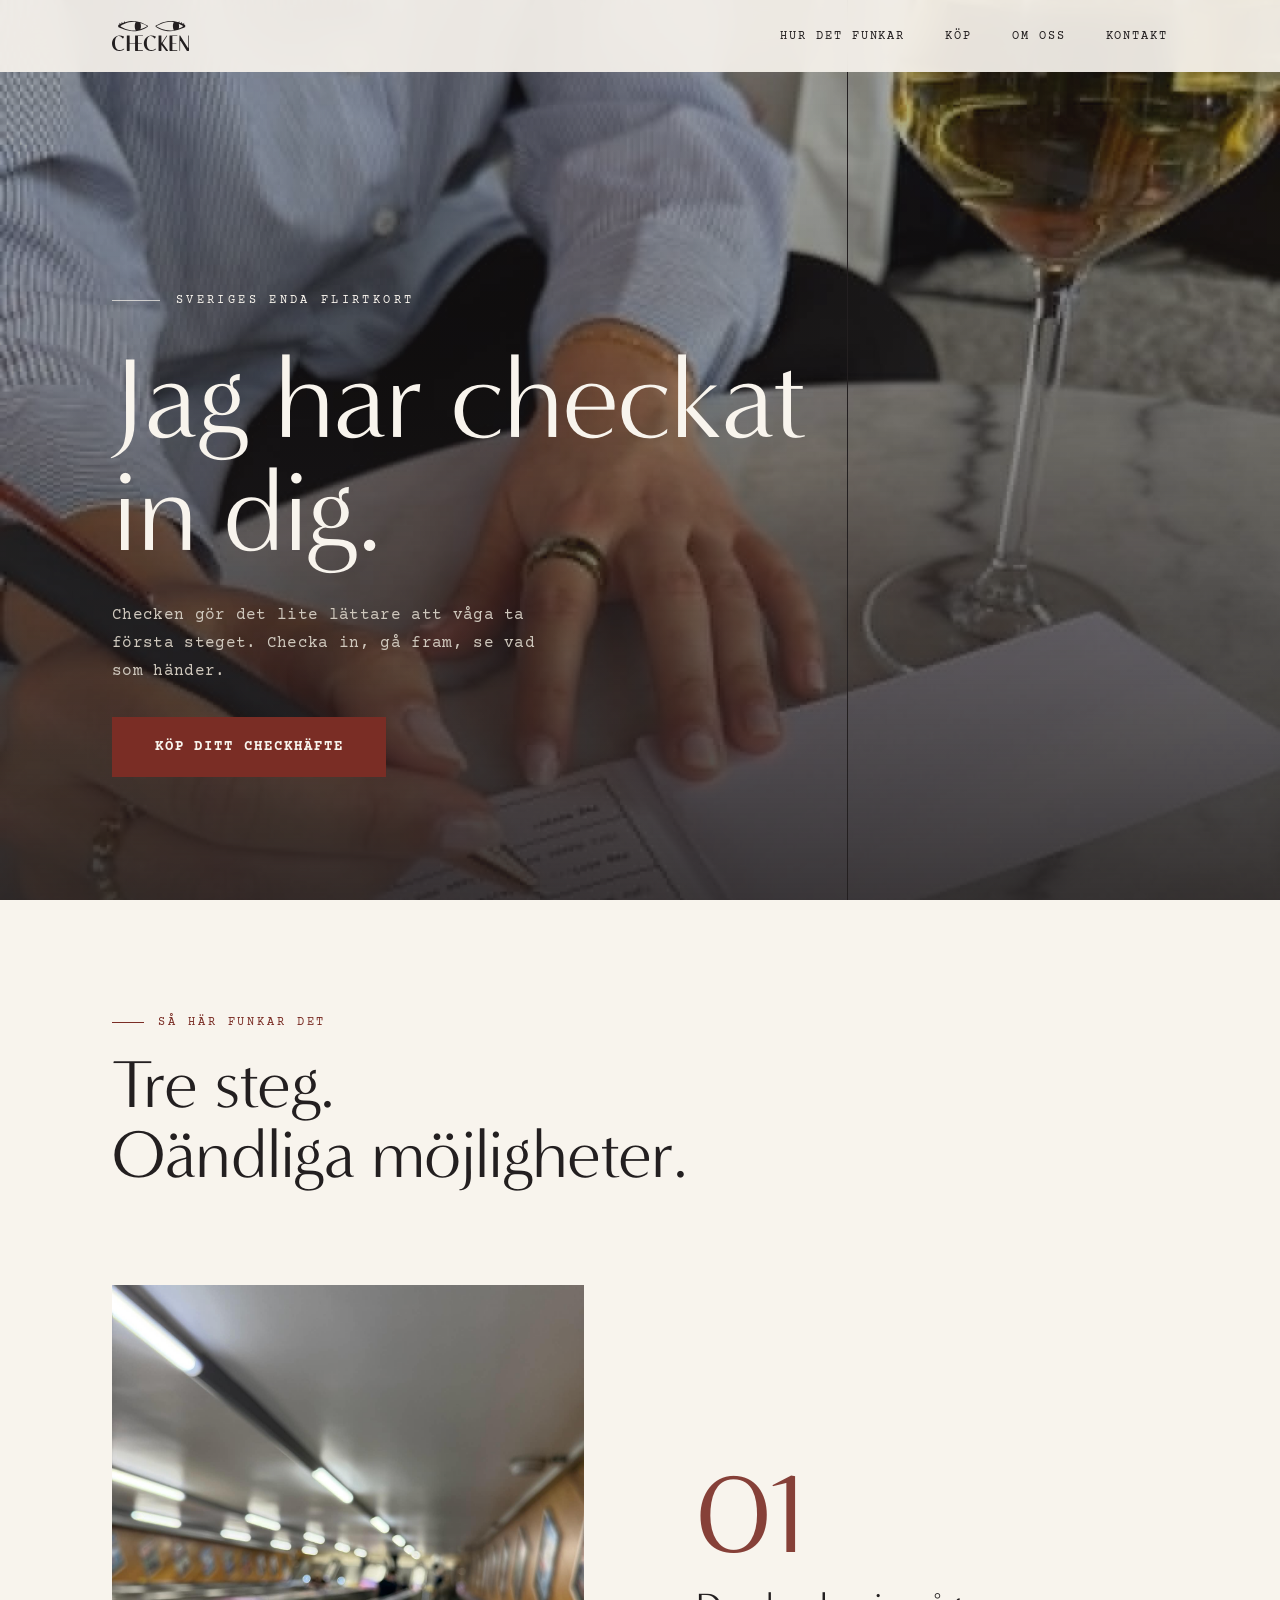
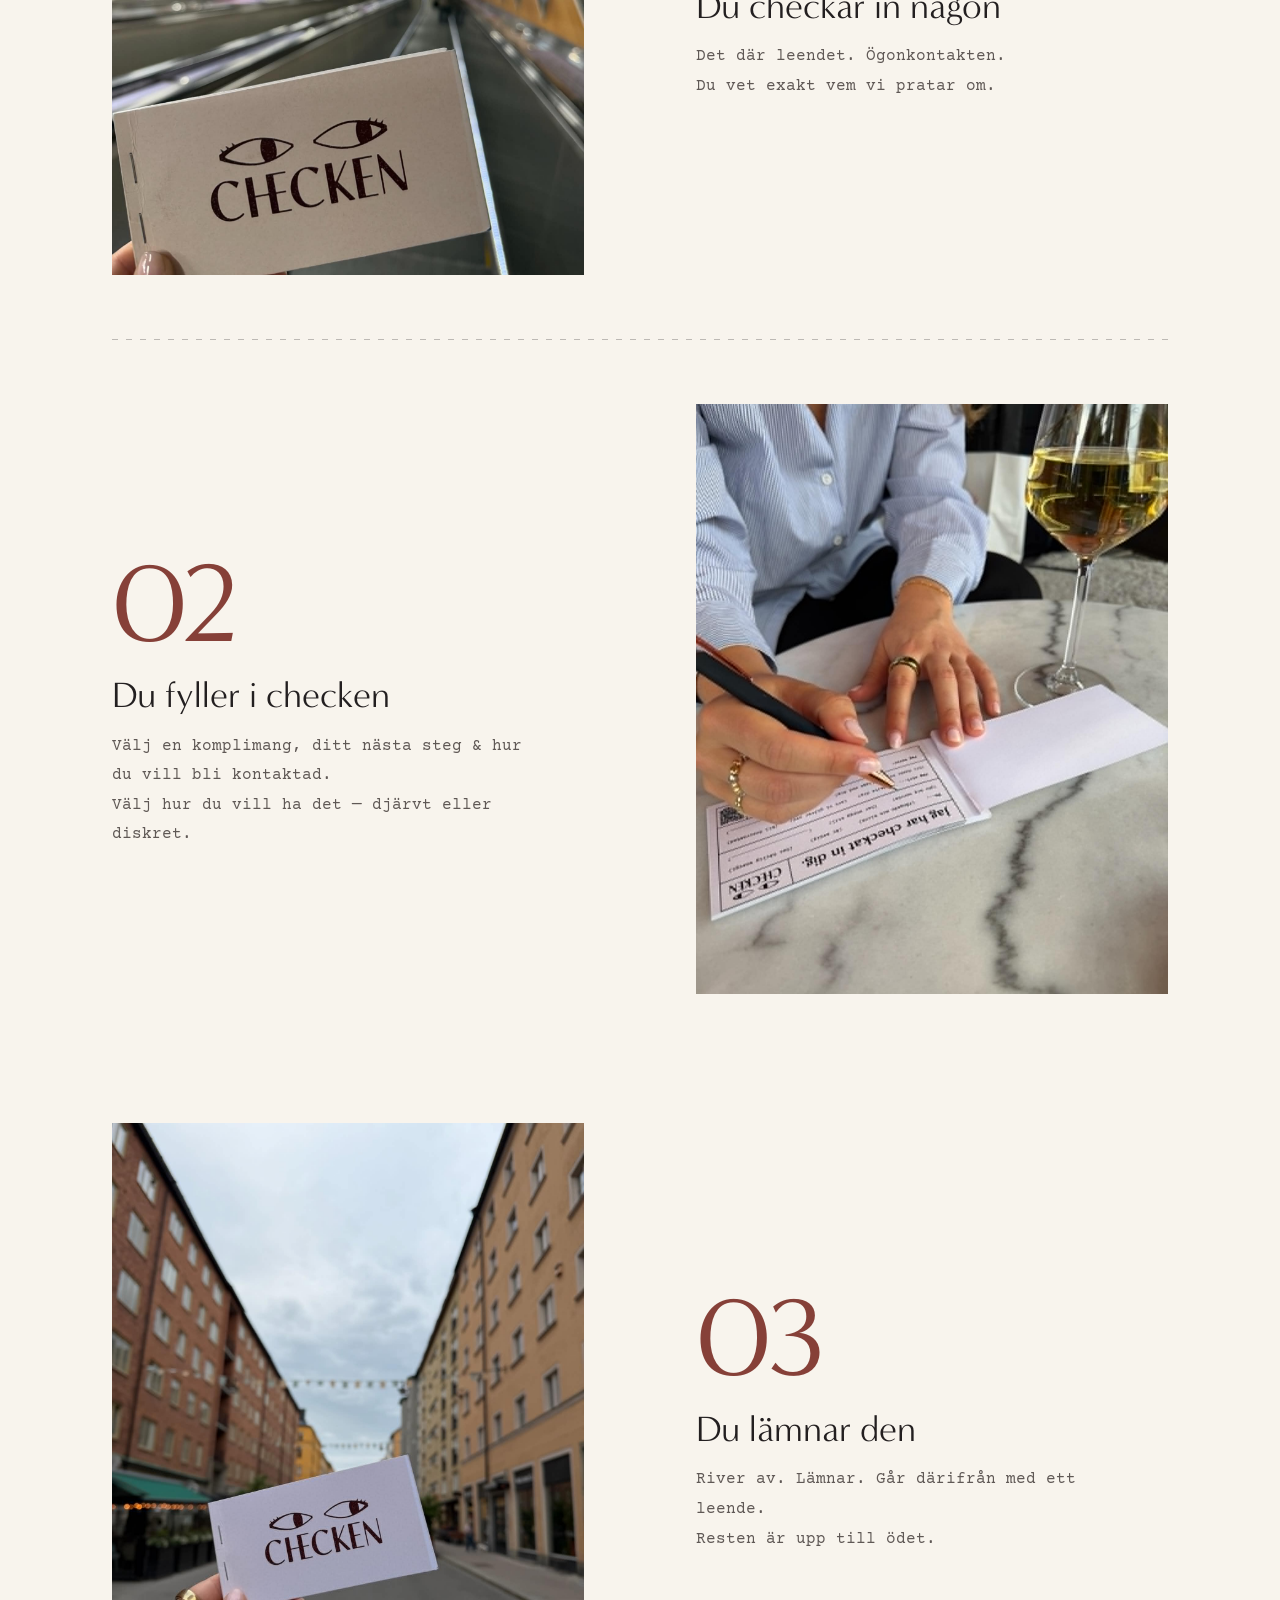
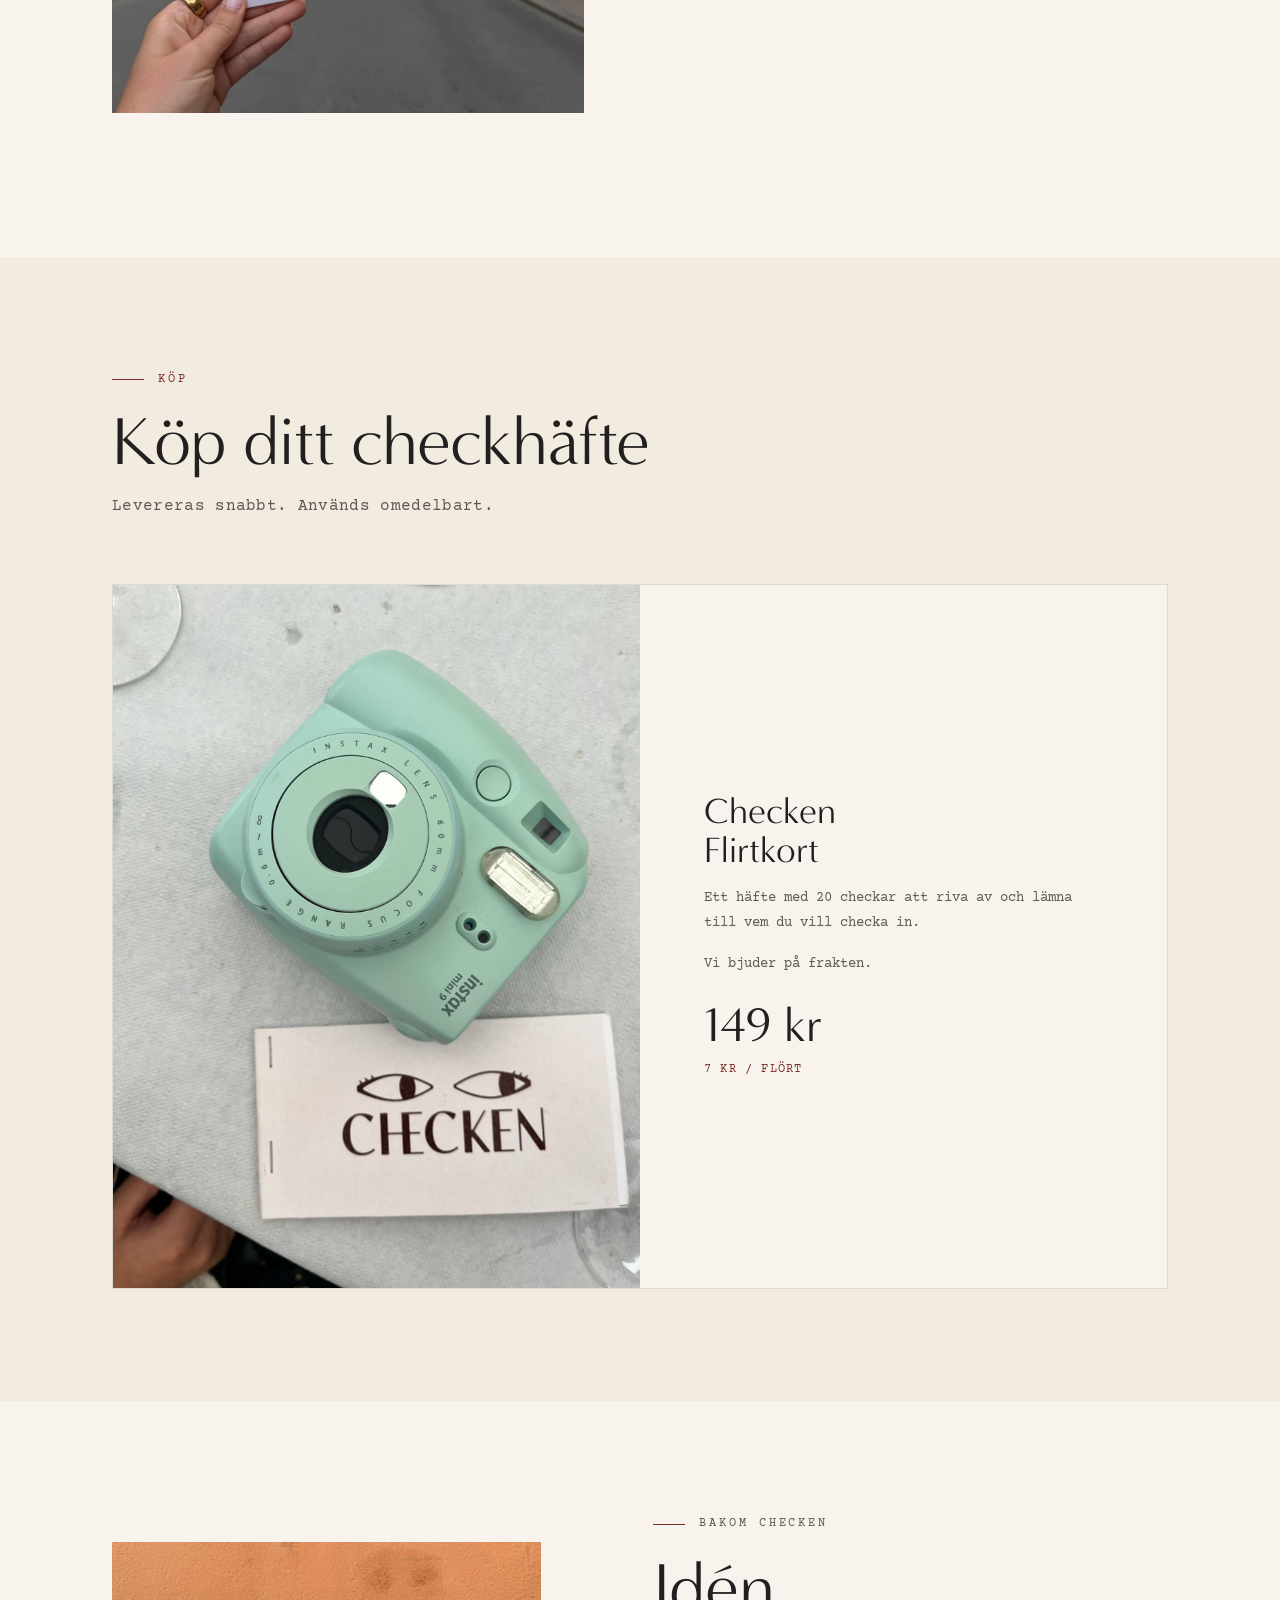
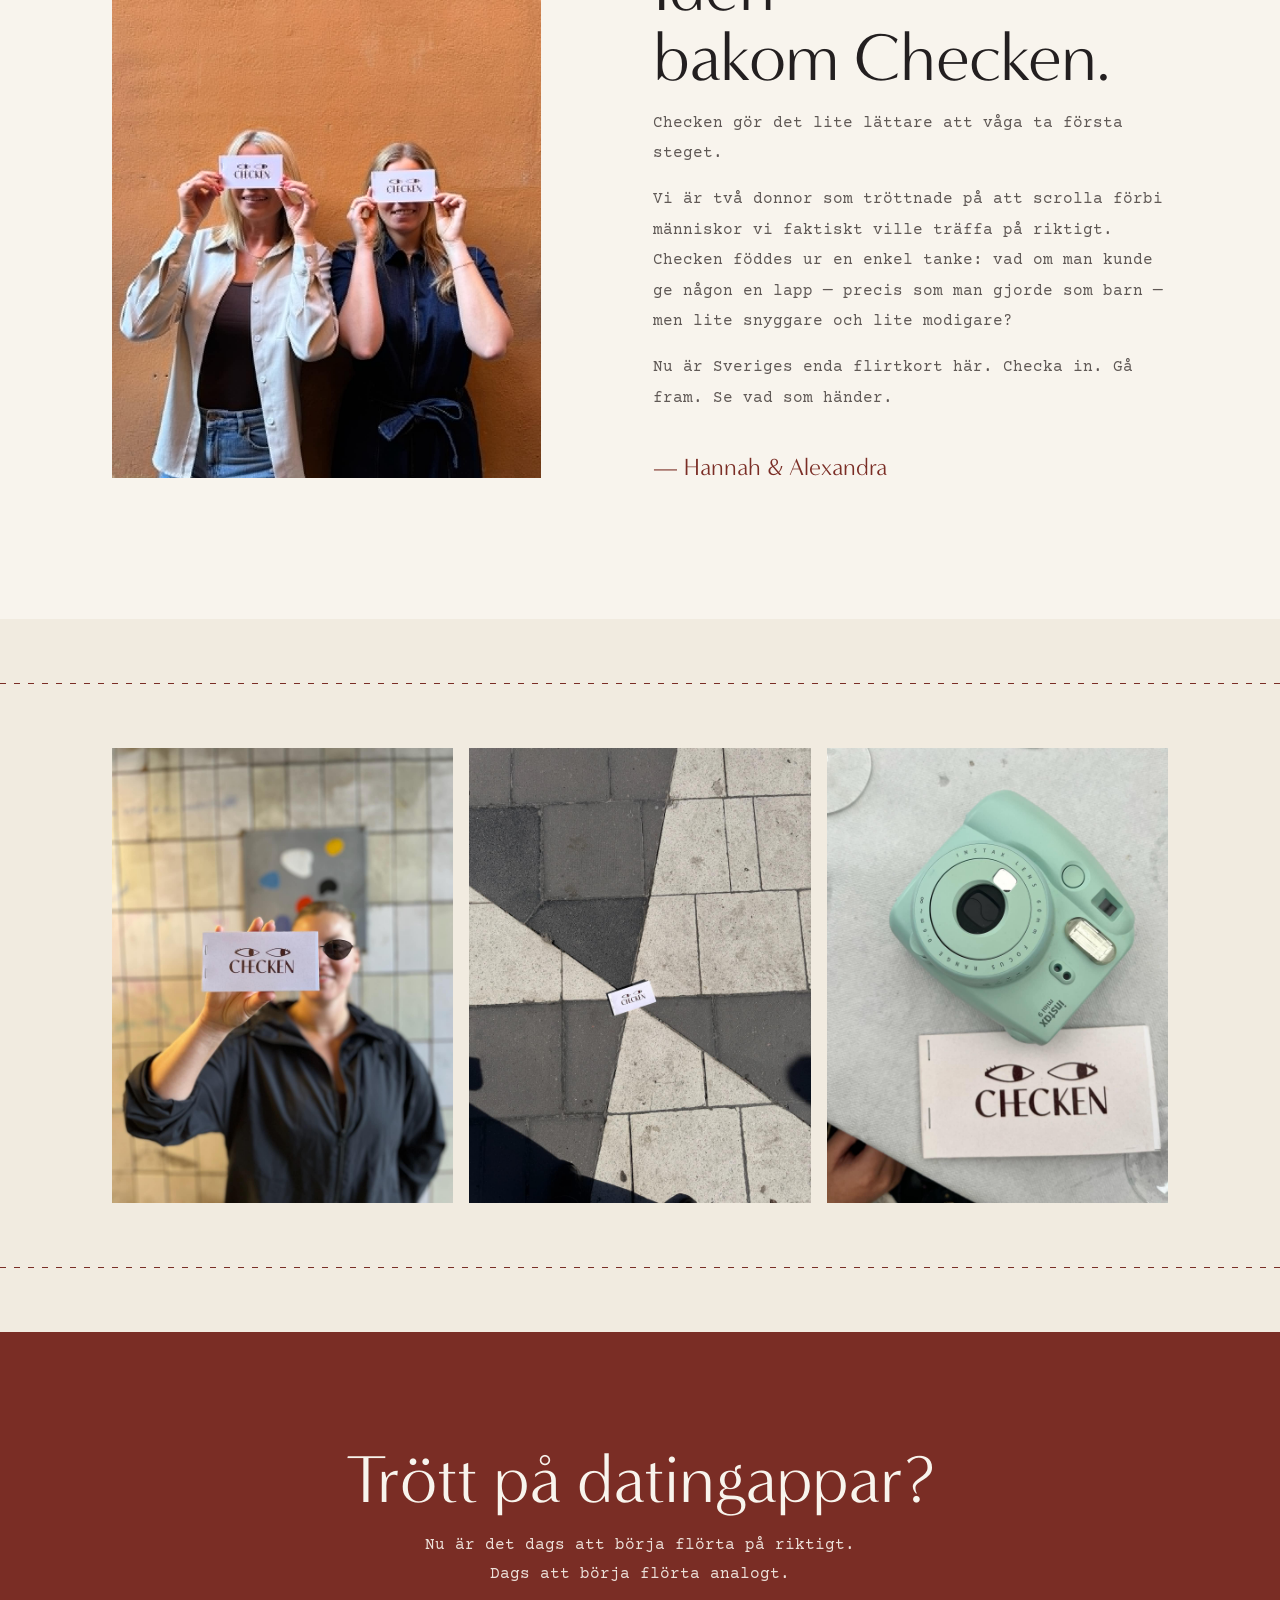
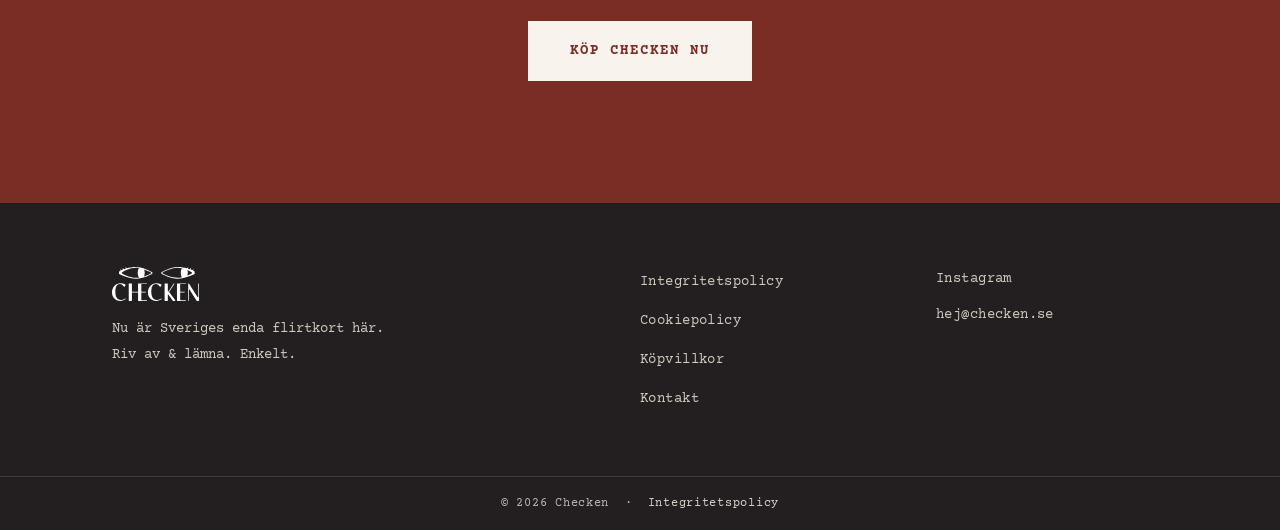
==== commit 6b2b89ac: "Startsida: ren minimalistisk design, animationer, SEO-head, ta bort GA och cookie-banner Orsak: bild" ====
--- a/index.html
+++ b/index.html
@@ -3,6 +3,7 @@
 <head>
   <meta charset="UTF-8" />
   <meta name="viewport" content="width=device-width, initial-scale=1.0" />
+  <script>document.documentElement.classList.add('js');</script>
 
   <!-- ============================================================
     SEO — ÄNDRA HÄR
@@ -11,14 +12,19 @@
   <meta name="description" content="Checken – en fysisk check du river av och lämnar till någon du är intresserad av. Precis som när man var liten & frågade chans, fast bättre." />
   <meta name="keywords" content="checken, flirtkort, flirta, dejta, kärlek, present, rolig present, unik present, Sverige" />
   <meta name="author" content="Checken" />
-  <link rel="canonical" href="https://www.checken.se/" />
+  <meta name="robots" content="index, follow, max-image-preview:large" />
+  <meta name="theme-color" content="#f8f4ed" />
+  <link rel="canonical" href="https://checken.se/" />
 
   <!-- Open Graph -->
   <meta property="og:type" content="website" />
-  <meta property="og:url" content="https://www.checken.se/" />
+  <meta property="og:url" content="https://checken.se/" />
   <meta property="og:title" content="Checken – Flirta på riktigt" />
   <meta property="og:description" content="Sveriges enda flirtkort. Riv av. Lämna. Checka in någon." />
-  <meta property="og:image" content="https://www.checken.se/images/og-image.jpg" />
+  <meta property="og:image" content="https://checken.se/images/og-image.jpg" />
+  <meta property="og:image:width" content="1200" />
+  <meta property="og:image:height" content="630" />
+  <meta property="og:image:alt" content="Checkens logotyp" />
   <meta property="og:locale" content="sv_SE" />
   <meta property="og:site_name" content="Checken" />
 
@@ -26,23 +32,18 @@
   <meta name="twitter:card" content="summary_large_image" />
   <meta name="twitter:title" content="Checken – Flirta på riktigt" />
   <meta name="twitter:description" content="Sveriges enda flirtkort. Riv av. Lämna. Checka in någon." />
-  <meta name="twitter:image" content="https://www.checken.se/images/og-image.jpg" />
-  <meta name="robots" content="index, follow" />
-
-  <!-- Favicon: röd C-symbol -->
+  <meta name="twitter:image" content="https://checken.se/images/og-image.jpg" />
+
+  <!-- Ikoner: röd C-symbol -->
   <link rel="icon" type="image/svg+xml" href="images/favicon.svg" />
-  <link rel="apple-touch-icon" href="images/favicon.svg" />
-
-  <!-- ============================================================
-    GOOGLE ANALYTICS — ÄNDRA: Byt G-XXXXXXXXXX mot ert riktiga ID
-  ============================================================ -->
-  <script async src="https://www.googletagmanager.com/gtag/js?id=G-XXXXXXXXXX"></script>
-  <script>
-    window.dataLayer = window.dataLayer || [];
-    function gtag(){dataLayer.push(arguments);}
-    gtag('js', new Date());
-    gtag('config', 'G-XXXXXXXXXX');
-  </script>
+  <link rel="icon" type="image/png" sizes="32x32" href="images/favicon-32.png" />
+  <link rel="apple-touch-icon" href="images/apple-touch-icon.png" />
+  <link rel="manifest" href="site.webmanifest" />
+
+  <!-- Typsnitt: förladda de som syns först -->
+  <link rel="preload" href="fonts/MinervaModern_Regular.otf" as="font" type="font/otf" crossorigin />
+  <link rel="preload" href="fonts/CourierPrime-Regular.ttf" as="font" type="font/ttf" crossorigin />
+  <link rel="preload" href="images/checken-in-action.jpeg" as="image" fetchpriority="high" />
 
   <!-- Strukturerad data -->
   <script type="application/ld+json">
@@ -50,11 +51,12 @@
     "@context": "https://schema.org",
     "@type": "Organization",
     "name": "Checken",
-    "url": "https://www.checken.se",
-    "logo": "https://www.checken.se/images/logo-rod.svg",
+    "url": "https://checken.se",
+    "logo": "https://checken.se/images/logo-rod.svg",
     "description": "Sveriges enda flirtkort – checka in någon du är intresserad av.",
+    "address": {"@type": "PostalAddress", "addressLocality": "Stockholm", "addressCountry": "SE"},
     "sameAs": ["https://www.instagram.com/checken.se"],
-    "contactPoint": {"@type": "ContactPoint", "contactType": "customer service", "email": "hej@checken.se"}
+    "contactPoint": {"@type": "ContactPoint", "contactType": "customer service", "email": "hej@checken.se", "availableLanguage": "sv"}
   }
   </script>
   <script type="application/ld+json">
@@ -62,10 +64,23 @@
     "@context": "https://schema.org",
     "@type": "Product",
     "name": "Checken – Flirtkort",
-    "description": "En fysisk check du river av och lämnar till någon du vill flirta med. Sveriges enda flirtkort.",
+    "description": "En fysisk check du river av och lämnar till någon du vill flirta med. Ett häfte med 20 checkar. Sveriges enda flirtkort.",
     "brand": {"@type": "Brand", "name": "Checken"},
-    "url": "https://www.checken.se",
-    "image": "https://www.checken.se/images/checken-closeup-1.jpeg"
+    "url": "https://checken.se/#kop",
+    "image": "https://checken.se/images/checken-closeup-1.jpeg",
+    "offers": {
+      "@type": "Offer",
+      "url": "https://checken.se/#kop",
+      "priceCurrency": "SEK",
+      "price": "149",
+      "availability": "https://schema.org/InStock",
+      "itemCondition": "https://schema.org/NewCondition",
+      "shippingDetails": {
+        "@type": "OfferShippingDetails",
+        "shippingRate": {"@type": "MonetaryAmount", "value": "0", "currency": "SEK"},
+        "shippingDestination": {"@type": "DefinedRegion", "addressCountry": "SE"}
+      }
+    }
   }
   </script>
 
@@ -73,19 +88,10 @@
 </head>
 <body>
 
-  <!-- COOKIE-BANNER -->
-  <div id="cookie-banner" role="dialog" aria-label="Cookiesamtycke" aria-live="polite">
-    <p>Vi använder cookies för att förbättra din upplevelse och analysera trafik. <a href="pages/integritetspolicy.html">Läs vår integritetspolicy</a>.</p>
-    <div class="cookie-actions">
-      <button id="cookie-accept" onclick="acceptCookies()">Acceptera</button>
-      <button id="cookie-decline" onclick="declineCookies()">Endast nödvändiga</button>
-    </div>
-  </div>
-
   <!-- NAVBAR -->
   <header class="navbar" role="banner">
     <a href="index.html" class="navbar-logo" aria-label="Checken – gå till startsidan">
-      <img src="images/logo-svart.svg" alt="Checken logotyp" class="navbar-logo-img" style="height:30px;width:auto" />
+      <img src="images/logo-svart.svg" alt="Checken logotyp" />
     </a>
     <nav role="navigation" aria-label="Huvudnavigation">
       <ul>
@@ -110,7 +116,7 @@
         <img
           src="images/checken-in-action.jpeg"
           alt="En person fyller i ett Checken-flirtkort vid ett marmorbord med ett vinglas"
-          width="1200" height="800"
+          width="1536" height="2048"
           loading="eager" fetchpriority="high"
         />
         <div class="hero-overlay"></div>
@@ -127,41 +133,41 @@
     <!-- HUR DET FUNKAR -->
     <section class="how-it-works" id="hur-det-funkar" aria-labelledby="hiw-title">
       <div class="container">
-        <p class="section-eyebrow">Så här funkar det</p>
-        <h2 class="display" id="hiw-title">Tre steg.<br/>Oändliga möjligheter.</h2>
+        <p class="section-eyebrow reveal">Så här funkar det</p>
+        <h2 class="display reveal" style="--d:.1s" id="hiw-title">Tre steg.<br/>Oändliga möjligheter.</h2>
 
         <div class="steps">
-          <article class="step fade-in">
-            <div class="step-img">
-              <img src="images/checken-closeup-1.jpeg" alt="Närbild på ett Checken-flirtkort" width="600" height="750" loading="lazy"/>
-            </div>
-            <div class="step-text">
+          <article class="step">
+            <div class="step-img reveal-img">
+              <img src="images/checken-closeup-1.jpeg" alt="Närbild på ett Checken-flirtkort" width="1536" height="2048" loading="lazy"/>
+            </div>
+            <div class="step-text reveal" style="--d:.15s">
               <span class="step-number" aria-hidden="true">01</span>
               <h3>Du checkar in någon</h3>
               <p>Det där leendet. Ögonkontakten.<br/>Du vet exakt vem vi pratar om.</p>
             </div>
           </article>
 
-          <div class="perforation" aria-hidden="true"></div>
-
-          <article class="step step-reverse fade-in">
-            <div class="step-img">
-              <img src="images/checken-in-action.jpeg" alt="Händer som fyller i ett Checken-flirtkort" width="600" height="750" loading="lazy"/>
-            </div>
-            <div class="step-text">
+          <div class="perforation reveal" aria-hidden="true"></div>
+
+          <article class="step step-reverse">
+            <div class="step-img reveal-img">
+              <img src="images/checken-in-action.jpeg" alt="Händer som fyller i ett Checken-flirtkort" width="1536" height="2048" loading="lazy"/>
+            </div>
+            <div class="step-text reveal" style="--d:.15s">
               <span class="step-number" aria-hidden="true">02</span>
               <h3>Du fyller i checken</h3>
               <p>Välj en komplimang, ditt nästa steg & hur du vill bli kontaktad.<br/>Välj hur du vill ha det — djärvt eller diskret.</p>
             </div>
           </article>
 
-          <div class="perforation" aria-hidden="true"></div>
-
-          <article class="step fade-in">
-            <div class="step-img">
-              <img src="images/checken-closeup-hand.jpeg" alt="Hand lämnar över ett Checken-flirtkort" width="600" height="750" loading="lazy"/>
-            </div>
-            <div class="step-text">
+          <div class="perforation reveal" aria-hidden="true"></div>
+
+          <article class="step">
+            <div class="step-img reveal-img">
+              <img src="images/checken-closeup-hand.jpeg" alt="Hand lämnar över ett Checken-flirtkort" width="1536" height="2048" loading="lazy"/>
+            </div>
+            <div class="step-text reveal" style="--d:.15s">
               <span class="step-number" aria-hidden="true">03</span>
               <h3>Du lämnar den</h3>
               <p>River av. Lämnar. Går därifrån med ett leende.<br/>Resten är upp till ödet.</p>
@@ -174,14 +180,14 @@
     <!-- SHOP -->
     <section class="shop" id="kop" aria-labelledby="shop-title">
       <div class="container">
-        <p class="section-eyebrow">Köp</p>
-        <h2 class="display" id="shop-title">Köp ditt checkhäfte</h2>
-        <p class="section-sub">Levereras snabbt. Används omedelbart.</p>
+        <p class="section-eyebrow reveal">Köp</p>
+        <h2 class="display reveal" style="--d:.1s" id="shop-title">Köp ditt checkhäfte</h2>
+        <p class="section-sub reveal" style="--d:.2s">Levereras snabbt. Används omedelbart.</p>
 
         <!-- KWIKK SHOP -->
         <div id="kwikk-embed" aria-label="Webshop för Checken">
-          <div class="placeholder-card fade-in">
-            <img src="images/checken-closeup-kamera.jpeg" alt="Checken flirtkort bredvid en mintgrön Instax-kamera" width="400" height="420" loading="lazy"/>
+          <div class="placeholder-card reveal">
+            <img src="images/checken-closeup-kamera.jpeg" alt="Checken flirtkort bredvid en mintgrön Instax-kamera" width="1536" height="2048" loading="lazy"/>
             <div class="placeholder-info">
               <h3>Checken<br/>Flirtkort</h3>
               <p>Ett häfte med 20 checkar att riva av och lämna till vem du vill checka in.</p>
@@ -200,11 +206,11 @@
     <!-- OM OSS -->
     <section class="about" id="om-oss" aria-labelledby="about-title">
       <div class="container">
-        <div class="about-inner fade-in">
-          <div class="about-img">
-            <img src="images/checken-grundarna.jpeg" alt="Grundarna bakom Checken håller upp flirtkort framför sina ögon" width="600" height="750" loading="lazy"/>
+        <div class="about-inner">
+          <div class="about-img reveal-img">
+            <img src="images/checken-grundarna.jpeg" alt="Grundarna bakom Checken håller upp flirtkort framför sina ögon" width="1536" height="2048" loading="lazy"/>
           </div>
-          <div class="about-text">
+          <div class="about-text reveal" style="--d:.15s">
             <p class="section-eyebrow">Bakom checken</p>
             <h2 class="display" id="about-title">Idén<br/>bakom Checken.</h2>
             <!-- ÄNDRA: Er historia -->
@@ -220,26 +226,26 @@
 
     <!-- GALLERI -->
     <section class="gallery" aria-label="Checken i verkligheten">
-      <div class="perforation perforation--red" aria-hidden="true"></div>
+      <div class="perforation perforation--red reveal" aria-hidden="true"></div>
       <div class="container">
         <div class="gallery-grid">
-          <figure>
-            <img src="images/checken-closeup-hand-2.jpeg" alt="Checken hålls upp på en gata i Stockholm" width="400" height="500" loading="lazy"/>
+          <figure class="reveal-img" style="--d:0s">
+            <img src="images/checken-closeup-hand-2.jpeg" alt="Checken hålls upp på en gata i Stockholm" width="1536" height="2048" loading="lazy"/>
           </figure>
-          <figure>
-            <img src="images/checken-distans-overview.jpeg" alt="Checken ligger på en stenlagd gata sedd uppifrån" width="400" height="500" loading="lazy"/>
+          <figure class="reveal-img" style="--d:.12s">
+            <img src="images/checken-distans-overview.jpeg" alt="Checken ligger på en stenlagd gata sedd uppifrån" width="1536" height="2048" loading="lazy"/>
           </figure>
-          <figure>
-            <img src="images/checken-closeup-kamera.jpeg" alt="Checken bredvid en mintgrön Instax-kamera" width="400" height="500" loading="lazy"/>
+          <figure class="reveal-img" style="--d:.24s">
+            <img src="images/checken-closeup-kamera.jpeg" alt="Checken bredvid en mintgrön Instax-kamera" width="1536" height="2048" loading="lazy"/>
           </figure>
         </div>
       </div>
-      <div class="perforation perforation--red" aria-hidden="true"></div>
+      <div class="perforation perforation--red reveal" aria-hidden="true"></div>
     </section>
 
     <!-- CTA -->
     <section class="cta-section" aria-label="Köp Checken">
-      <div class="container">
+      <div class="container reveal">
         <h2>Trött på datingappar?</h2>
         <p>Nu är det dags att börja flörta på riktigt.<br/>Dags att börja flörta analogt.</p>
         <a href="#kop" class="btn-primary btn-primary--light">Köp Checken nu</a>
@@ -252,7 +258,7 @@
   <footer role="contentinfo">
     <div class="footer-inner container">
       <div class="footer-brand">
-        <img src="images/logo-rod.svg" alt="Checken" class="footer-logo-img" loading="lazy"/>
+        <img src="images/logo-vit.svg" alt="Checken" class="footer-logo-img" loading="lazy"/>
         <!-- ÄNDRA: Tagline -->
         <p>Nu är Sveriges enda flirtkort här.<br/>Riv av &amp; lämna. Enkelt.</p>
       </div>
@@ -272,8 +278,7 @@
       </div>
     </div>
     <div class="footer-bottom">
-      <!-- ÄNDRA: Org.nr -->
-      <p>© <span id="year"></span> Checken &nbsp;·&nbsp; <a href="pages/integritetspolicy.html">Integritetspolicy</a></p>
+            <p>© <span id="year"></span> Checken &nbsp;·&nbsp; <a href="pages/integritetspolicy.html">Integritetspolicy</a></p>
     </div>
   </footer>
 
--- a/css/style.css
+++ b/css/style.css
@@ -1,61 +1,58 @@
 /* ================================================================
-   CHECKEN — STYLESHEET v4
-   Färgstrategi:
-   - Hero:          Mörk overlay → vit text (foto + kontrast)
-   - Sektioner:     Cream #f8f4ed bakgrund, mörkbrun #231f20 text
-   - Accent:        Röd #7a2d25 för knappar, eyebrows, ikoner
-   - CTA:           Röd bakgrund, cream text
-   - Footer:        Mörkbrun bakgrund, cream text (ankare längst ner)
+   CHECKEN — STYLESHEET v5
+   Varumärke: röd #7a2d25 · svart #231f20 · cream #f8f4ed
+   Typsnitt:  MinervaModern (rubriker) · Courier Prime (brödtext)
+   Idé: lugn, minimalistisk yta (cream) + ett enda accentfärg (röd).
+        Perforeringslinjen är sidans signatur — den ritas upp när den
+        kommer i bild, precis som när man river av en check.
    ================================================================ */
 
 /* ----------------------------------------------------------------
    VARUMÄRKESFÄRGER — ÄNDRA HÄR
    ---------------------------------------------------------------- */
 :root {
-  /* Bakgrunder */
-  --color-bg:           #f8f4ed;   /* Cream — sidans huvudbakgrund */
-  --color-surface:      #f0ebe2;   /* Lite mörkare cream för sektioner */
-  --color-dark:         #231f20;   /* Mörkbrun — footer + hero overlay */
-  --color-dark-2:       #1a1718;   /* Ännu mörkare för footer-botten */
-
-  /* Varumärkesfärger */
-  --color-red:          #7a2d25;   /* Röd — knappar, accenter, CTA */
-  --color-red-hover:    #5e1f19;   /* Mörkare röd för hover */
-
-  /* Text */
-  --color-text:         #231f20;   /* Primär text (på cream bg) */
-  --color-text-muted:   #7a7370;   /* Sekundär text */
-  --color-text-light:   #f8f4ed;   /* Text på mörk bakgrund */
-  --color-text-light-muted: #b5afa6; /* Sekundär text på mörk bakgrund */
-
-  /* Typsnitt */
+  --color-bg:        #f8f4ed;   /* Cream */
+  --color-surface:   #f1ebe0;   /* Något djupare cream (sektionsbyte) */
+  --color-dark:      #231f20;   /* Varumärkets svart */
+  --color-red:       #7a2d25;   /* Varumärkets röd */
+  --color-red-hover: #5e1f19;
+
+  --color-text:         #231f20;
+  --color-text-muted:   #5f5855;   /* 6,4:1 på cream */
+  --color-text-light:   #f8f4ed;
+  --color-text-light-muted: #cfc8bd; /* 9:1 på svart */
+  --color-line:         rgba(35,31,32,0.12);
+
+  /* Alias så äldre sidor aldrig faller tillbaka på odefinierade färger */
+  --color-accent: var(--color-red);
+
   --font-display: 'MinervaModern', Georgia, serif;
   --font-body:    'CourierPrime', 'Courier New', monospace;
 
-  /* Storlekar */
   --text-xs:   0.75rem;
   --text-sm:   0.875rem;
   --text-base: 1rem;
   --text-lg:   1.125rem;
   --text-2xl:  1.5rem;
-  --text-3xl:  2rem;
-  --text-4xl:  2.75rem;
-  --text-5xl:  3.75rem;
-
-  /* Mellanrum */
+  --text-3xl:  2.25rem;
+  --text-4xl:  3rem;
+  --text-5xl:  4rem;
+
   --space-xs:  0.5rem;
   --space-sm:  1rem;
   --space-md:  2rem;
   --space-lg:  4rem;
-  --space-xl:  6rem;
+  --space-xl:  7rem;
   --space-2xl: 9rem;
 
-  --container-max: 1100px;
-  --ease: 0.25s ease;
-}
-
-/* ================================================================
-   TYPSNITTS-IMPORT
+  --container-max: 1120px;
+  --nav-h: 72px;
+  --ease: 0.3s cubic-bezier(0.22, 1, 0.36, 1);
+  --ease-out: cubic-bezier(0.22, 1, 0.36, 1);
+}
+
+/* ================================================================
+   TYPSNITT
    ================================================================ */
 @font-face {
   font-family: 'MinervaModern';
@@ -79,10 +76,10 @@
 }
 
 /* ================================================================
-   RESET & BASE
+   RESET & BAS
    ================================================================ */
 *, *::before, *::after { box-sizing: border-box; margin: 0; padding: 0; }
-html { scroll-behavior: smooth; }
+html { scroll-behavior: smooth; scroll-padding-top: var(--nav-h); }
 body {
   background-color: var(--color-bg);
   color: var(--color-text);
@@ -90,407 +87,474 @@
   font-size: var(--text-base);
   line-height: 1.75;
   -webkit-font-smoothing: antialiased;
+  text-rendering: optimizeLegibility;
 }
 img { display: block; max-width: 100%; height: auto; }
-a { color: var(--color-red); text-decoration: none; transition: opacity var(--ease); }
-a:hover { opacity: 0.75; }
-a:focus-visible { outline: 2px solid var(--color-red); outline-offset: 3px; }
+a { color: var(--color-red); text-decoration: none; transition: color var(--ease), opacity var(--ease); }
+a:hover { opacity: 0.8; }
+a:focus-visible, button:focus-visible { outline: 2px solid var(--color-red); outline-offset: 3px; }
 ul { list-style: none; }
-@media (prefers-reduced-motion: reduce) {
-  *, *::before, *::after { animation-duration: 0.01ms !important; transition-duration: 0.01ms !important; }
-}
-
-/* ================================================================
-   LAYOUT
-   ================================================================ */
+::selection { background: var(--color-red); color: var(--color-text-light); }
+
 .container { max-width: var(--container-max); margin-inline: auto; padding-inline: var(--space-md); }
 
 /* ================================================================
-   PERFORATIONSLINJE
+   PERFORATIONSLINJE — varumärkets signatur
    ================================================================ */
 .perforation {
   width: 100%; height: 1px;
   background: repeating-linear-gradient(
-    to right, rgba(35,31,32,0.2) 0px, rgba(35,31,32,0.2) 6px, transparent 6px, transparent 14px
+    to right, rgba(35,31,32,0.28) 0, rgba(35,31,32,0.28) 6px, transparent 6px, transparent 14px
   );
   margin-block: var(--space-md);
+  transform-origin: left center;
 }
 .perforation--red {
   background: repeating-linear-gradient(
-    to right, var(--color-red) 0px, var(--color-red) 6px, transparent 6px, transparent 14px
+    to right, var(--color-red) 0, var(--color-red) 6px, transparent 6px, transparent 14px
   );
-  opacity: 0.4;
-}
-/* Perforering på mörk bakgrund (hero/footer) */
+  opacity: 0.5;
+}
 .perforation--light {
   background: repeating-linear-gradient(
-    to right, rgba(248,244,237,0.25) 0px, rgba(248,244,237,0.25) 6px, transparent 6px, transparent 14px
+    to right, rgba(248,244,237,0.45) 0, rgba(248,244,237,0.45) 6px, transparent 6px, transparent 14px
   );
+  margin: 0;
 }
 
 /* ================================================================
    KNAPPAR
    ================================================================ */
 .btn-primary {
+  position: relative; isolation: isolate; overflow: hidden;
   display: inline-block;
   background-color: var(--color-red);
   color: var(--color-text-light);
-  font-family: var(--font-body);
-  font-size: var(--text-sm);
-  font-weight: 700;
-  letter-spacing: 0.12em;
-  text-transform: uppercase;
-  padding: 1rem 2.75rem;
-  border: 2px solid var(--color-red);
-  transition: background-color var(--ease), color var(--ease), transform var(--ease);
+  font-family: var(--font-body); font-size: var(--text-sm); font-weight: 700;
+  letter-spacing: 0.14em; text-transform: uppercase;
+  padding: 1.05rem 2.6rem;
+  border: 1px solid var(--color-red);
   cursor: pointer;
-}
-.btn-primary:hover {
-  background-color: transparent;
-  color: var(--color-red);
-  opacity: 1;
-  transform: translateY(-1px);
-}
-/* Knapp på röd bakgrund (CTA-sektionen) */
-.btn-primary--light {
-  background-color: var(--color-text-light);
-  color: var(--color-red);
-  border-color: var(--color-text-light);
-}
-.btn-primary--light:hover {
-  background-color: transparent;
-  color: var(--color-text-light);
-}
+  transition: color var(--ease), border-color var(--ease), transform var(--ease);
+}
+.btn-primary::before {
+  content: ""; position: absolute; inset: 0; z-index: -1;
+  background: var(--color-text-light);
+  transform: scaleX(0); transform-origin: left center;
+  transition: transform 0.5s var(--ease-out);
+}
+.btn-primary:hover { color: var(--color-red); opacity: 1; }
+.btn-primary:hover::before { transform: scaleX(1); }
+.btn-primary:active { transform: translateY(1px); }
+
+/* På röd/mörk yta */
+.btn-primary--light { background: var(--color-text-light); color: var(--color-red); border-color: var(--color-text-light); }
+.btn-primary--light::before { background: var(--color-red); }
+.btn-primary--light:hover { color: var(--color-text-light); }
+
+/* I hero: röd knapp mot foto, sveper till cream */
+.hero .btn-primary:hover { border-color: var(--color-text-light); }
+
 .btn-ghost {
-  display: inline-block;
-  background: transparent;
-  color: var(--color-text-muted);
-  font-family: var(--font-body);
-  font-size: var(--text-sm);
-  letter-spacing: 0.1em;
-  text-transform: uppercase;
-  padding: 1rem 2.75rem;
-  border: 1px solid rgba(35,31,32,0.25);
-  transition: border-color var(--ease), color var(--ease);
-}
-.btn-ghost:hover { border-color: var(--color-text); color: var(--color-text); opacity: 1; }
-
-/* ================================================================
-   COOKIE-BANNER
-   ================================================================ */
-#cookie-banner {
-  position: fixed; bottom: var(--space-md); left: 50%;
-  transform: translateX(-50%); width: min(90vw, 620px);
-  background: var(--color-dark);
-  border: 1px solid rgba(248,244,237,0.1);
-  padding: var(--space-sm) var(--space-md);
-  display: flex; align-items: center; gap: var(--space-sm); flex-wrap: wrap;
-  z-index: 9999; box-shadow: 0 8px 40px rgba(0,0,0,0.4);
-  font-size: var(--text-sm); color: var(--color-text-light-muted);
-  font-family: var(--font-body);
-}
-#cookie-banner p { flex: 1; min-width: 200px; }
-#cookie-banner a { color: var(--color-text-light-muted); text-decoration: underline; }
-.cookie-actions { display: flex; gap: var(--space-xs); flex-shrink: 0; }
-#cookie-accept {
-  background: var(--color-red); color: var(--color-text-light);
-  font-weight: 700; padding: 0.5rem 1.25rem; border: none;
-  cursor: pointer; font-size: var(--text-sm); font-family: var(--font-body);
-  letter-spacing: 0.05em; transition: opacity var(--ease);
-}
-#cookie-accept:hover { opacity: 0.85; }
-#cookie-decline {
-  background: transparent; color: var(--color-text-light-muted);
-  padding: 0.5rem 1.25rem; border: 1px solid rgba(248,244,237,0.2);
-  cursor: pointer; font-size: var(--text-sm); font-family: var(--font-body);
-  transition: border-color var(--ease);
-}
-#cookie-decline:hover { border-color: var(--color-text-light-muted); }
-#cookie-banner.hidden { display: none; }
-
-/* ================================================================
-   NAVBAR — Cream bakgrund, svart text, röd hover
+  display: inline-block; background: transparent; color: var(--color-text);
+  font-family: var(--font-body); font-size: var(--text-sm); font-weight: 700;
+  letter-spacing: 0.14em; text-transform: uppercase;
+  padding: 1.05rem 2.6rem; border: 1px solid var(--color-text);
+  transition: background var(--ease), color var(--ease);
+}
+.btn-ghost:hover { background: var(--color-text); color: var(--color-text-light); opacity: 1; }
+
+/* ================================================================
+   NAVBAR
    ================================================================ */
 .navbar {
   position: fixed; top: 0; left: 0; right: 0; z-index: 100;
+  height: var(--nav-h);
   display: flex; align-items: center; justify-content: space-between;
-  padding: 1.25rem var(--space-md);
-  background: rgba(248, 244, 237, 0.95);
-  backdrop-filter: blur(16px); -webkit-backdrop-filter: blur(16px);
-  border-bottom: 1px solid rgba(35,31,32,0.08);
-  transition: background var(--ease);
-}
-.navbar-logo { display: flex; align-items: center; text-decoration: none; }
-.navbar-logo img { height: 30px; width: auto; }
+  padding-inline: max(var(--space-md), calc((100vw - var(--container-max)) / 2 + var(--space-md)));
+  background: rgba(248,244,237,0.92);
+  backdrop-filter: blur(14px); -webkit-backdrop-filter: blur(14px);
+  border-bottom: 1px solid transparent;
+  transition: border-color var(--ease), background var(--ease);
+}
+.navbar.scrolled { border-bottom-color: var(--color-line); background: rgba(248,244,237,0.97); }
+.navbar-logo { display: flex; align-items: center; }
+.navbar-logo img { height: 30px; width: auto; transition: transform 0.5s var(--ease-out); }
+.navbar-logo:hover { opacity: 1; }
+.navbar-logo:hover img { transform: scale(1.04); }
 .navbar nav ul { display: flex; gap: 2.5rem; }
 .navbar nav a {
-  color: var(--color-text-muted);
-  font-family: var(--font-body); font-size: var(--text-xs);
-  letter-spacing: 0.14em; text-transform: uppercase; text-decoration: none;
-  transition: color var(--ease);
-}
-.navbar nav a:hover { color: var(--color-text); }
+  position: relative; color: var(--color-text);
+  font-size: var(--text-xs); letter-spacing: 0.16em; text-transform: uppercase;
+  padding-block: 0.4rem;
+}
+.navbar nav a::after {
+  content: ""; position: absolute; left: 0; right: 0; bottom: 0; height: 1px;
+  background: var(--color-red);
+  transform: scaleX(0); transform-origin: right center;
+  transition: transform 0.45s var(--ease-out);
+}
+.navbar nav a:hover { color: var(--color-red); opacity: 1; }
+.navbar nav a:hover::after, .navbar nav a[aria-current="page"]::after { transform: scaleX(1); transform-origin: left center; }
 .navbar nav a[aria-current="page"] { color: var(--color-red); }
 
 /* Hamburger */
 .nav-mobile-toggle {
   display: none; background: none; border: none; cursor: pointer;
-  padding: 0.4rem; width: 36px; height: 36px;
-  flex-direction: column; justify-content: center; align-items: center; gap: 5px;
+  width: 40px; height: 40px;
+  flex-direction: column; justify-content: center; align-items: center; gap: 6px;
 }
 .bar {
-  display: block; width: 22px; height: 1.5px;
-  background: var(--color-text);
-  transition: transform 0.35s cubic-bezier(0.23,1,0.32,1), opacity 0.25s ease, width 0.3s ease;
+  display: block; width: 24px; height: 1.5px; background: var(--color-text);
+  transition: transform 0.45s var(--ease-out), opacity 0.25s ease, width 0.3s ease, background 0.3s ease;
   transform-origin: center;
 }
-.nav-mobile-toggle.open .bar-top { transform: translateY(6.5px) rotate(45deg); }
+.nav-mobile-toggle:hover .bar-mid { width: 16px; }
+.nav-mobile-toggle.open .bar { background: var(--color-red); }
+.nav-mobile-toggle.open .bar-top { transform: translateY(7.5px) rotate(45deg); }
 .nav-mobile-toggle.open .bar-mid { opacity: 0; width: 0; }
-.nav-mobile-toggle.open .bar-bot { transform: translateY(-6.5px) rotate(-45deg); }
-
-/* ================================================================
-   HERO — Mörk overlay, vit text
+.nav-mobile-toggle.open .bar-bot { transform: translateY(-7.5px) rotate(-45deg); }
+
+/* ================================================================
+   HERO — foto, mörk toning, cream text
    ================================================================ */
 .hero {
   position: relative; min-height: 100svh;
-  display: flex; flex-direction: column; justify-content: flex-end; overflow: hidden;
-}
-.hero-image-wrap { position: absolute; inset: 0; z-index: 0; }
+  display: flex; flex-direction: column; justify-content: flex-end;
+  overflow: hidden; background: var(--color-dark);
+}
+.hero-image-wrap { position: absolute; inset: 0; z-index: 0; will-change: transform; }
 .hero-image-wrap img {
-  width: 100%; height: 100%;
-  object-fit: cover; object-position: center top;
-  filter: brightness(0.45) saturate(0.75);
+  width: 100%; height: 100%; object-fit: cover; object-position: center 25%;
+  animation: heroZoom 2.4s var(--ease-out) both;
 }
 .hero-overlay {
   position: absolute; inset: 0;
-  background: linear-gradient(
-    to bottom,
-    rgba(35,31,32,0.1) 0%,
-    rgba(35,31,32,0.5) 55%,
-    rgba(35,31,32,0.92) 100%
-  );
+  background: linear-gradient(to bottom,
+    rgba(35,31,32,0.35) 0%, rgba(35,31,32,0.45) 40%, rgba(35,31,32,0.88) 100%);
 }
 .hero-content {
   position: relative; z-index: 1;
-  max-width: var(--container-max); margin-inline: auto;
+  max-width: var(--container-max); margin-inline: auto; width: 100%;
   padding: var(--space-2xl) var(--space-md) var(--space-xl);
-  width: 100%;
 }
 .hero-eyebrow {
-  font-family: var(--font-body); font-size: var(--text-xs);
-  letter-spacing: 0.25em; text-transform: uppercase;
+  display: flex; align-items: center; gap: 1rem;
+  font-size: var(--text-xs); letter-spacing: 0.28em; text-transform: uppercase;
+  color: var(--color-text-light); margin-bottom: var(--space-md);
+}
+.hero-eyebrow::before { content: ""; width: 48px; height: 1px; background: var(--color-text-light); opacity: 0.7; }
+.hero h1 {
+  font-family: var(--font-display); font-weight: 400;
+  font-size: clamp(3.25rem, 9vw, 7.25rem); line-height: 0.98;
+  color: var(--color-text-light); letter-spacing: -0.015em;
+  margin-bottom: var(--space-md);
+}
+.hero-sub {
+  color: var(--color-text-light-muted);
+  max-width: 460px; margin-bottom: var(--space-md); line-height: 1.75; letter-spacing: 0.02em;
+}
+.hero-content > * { animation: rise 1.1s var(--ease-out) both; }
+.hero-content > :nth-child(1) { animation-delay: 0.15s; }
+.hero-content > :nth-child(2) { animation-delay: 0.3s; }
+.hero-content > :nth-child(3) { animation-delay: 0.5s; }
+.hero-content > :nth-child(4) { animation-delay: 0.7s; }
+@keyframes rise { from { opacity: 0; transform: translateY(26px); } to { opacity: 1; transform: none; } }
+@keyframes heroZoom { from { transform: scale(1.08); } to { transform: scale(1); } }
+
+/* ================================================================
+   SEKTIONSRUBRIKER
+   ================================================================ */
+.section-eyebrow {
+  display: flex; align-items: center; gap: 0.9rem;
+  font-size: var(--text-xs); letter-spacing: 0.24em; text-transform: uppercase;
   color: var(--color-red); margin-bottom: var(--space-sm);
 }
-.hero h1 {
-  font-family: var(--font-display); font-weight: 400;
-  font-size: clamp(3rem, 8vw, 6.5rem); line-height: 1.0;
-  color: var(--color-text-light);  /* VIT TEXT mot mörk overlay */
-  margin-bottom: var(--space-sm); letter-spacing: -0.01em;
-}
-.hero-sub {
-  font-family: var(--font-body); font-size: var(--text-base);
-  color: var(--color-text-light-muted);  /* Dämpad vit */
-  max-width: 440px; margin-bottom: var(--space-md);
-  line-height: 1.7; letter-spacing: 0.02em;
-}
-
-/* ================================================================
-   SEKTIONSRUBRIKER — Mörkbrun text på cream
-   ================================================================ */
-.section-eyebrow {
-  font-family: var(--font-body); font-size: var(--text-xs);
-  letter-spacing: 0.22em; text-transform: uppercase;
-  color: var(--color-red); margin-bottom: var(--space-xs);
-}
+.section-eyebrow::before { content: ""; width: 32px; height: 1px; background: var(--color-red); }
 h2.display {
   font-family: var(--font-display); font-weight: 400;
-  font-size: clamp(var(--text-3xl), 5vw, var(--text-5xl));
-  color: var(--color-text); line-height: 1.05;
-  margin-bottom: var(--space-xs); letter-spacing: -0.01em;
-}
-.section-sub {
-  color: var(--color-text-muted); font-size: var(--text-base);
-  font-family: var(--font-body); margin-bottom: var(--space-lg);
-  letter-spacing: 0.02em;
-}
-
-/* ================================================================
-   HUR DET FUNKAR — Cream bakgrund
+  font-size: clamp(2.5rem, 5.5vw, 4.25rem);
+  color: var(--color-text); line-height: 1.03; letter-spacing: -0.012em;
+  margin-bottom: var(--space-sm);
+}
+.section-sub { color: var(--color-text-muted); margin-bottom: var(--space-lg); letter-spacing: 0.02em; }
+
+/* ================================================================
+   HUR DET FUNKAR
    ================================================================ */
 .how-it-works { padding-block: var(--space-xl); background: var(--color-bg); }
-.steps { display: flex; flex-direction: column; }
+.steps { display: flex; flex-direction: column; margin-top: var(--space-lg); }
 .step {
   display: grid; grid-template-columns: 1fr 1fr;
-  gap: var(--space-xl); align-items: center; padding-block: var(--space-lg);
+  gap: var(--space-xl); align-items: center; padding-block: var(--space-md);
 }
 .step-reverse { direction: rtl; }
 .step-reverse > * { direction: ltr; }
+.step-img { overflow: hidden; aspect-ratio: 4 / 5; background: var(--color-surface); }
 .step-img img {
-  width: 100%; max-height: 520px; object-fit: cover;
-  filter: saturate(0.7) brightness(0.9);
-  transition: filter 0.5s ease;
-}
-.step-img:hover img { filter: saturate(1) brightness(1); }
+  width: 100%; height: 100%; object-fit: cover;
+  transition: transform 1.2s var(--ease-out);
+}
+.step:hover .step-img img { transform: scale(1.035); }
 .step-number {
-  font-family: var(--font-display); font-size: 7rem;
-  color: rgba(35,31,32,0.05); display: block;
-  line-height: 1; margin-bottom: -1.5rem; letter-spacing: -0.02em;
+  display: block; font-family: var(--font-display);
+  font-size: clamp(4.5rem, 9vw, 7rem); line-height: 1;
+  color: var(--color-red); opacity: 0.9; margin-bottom: var(--space-sm);
+  letter-spacing: -0.02em;
 }
 .step-text h3 {
   font-family: var(--font-display); font-weight: 400;
-  font-size: var(--text-2xl); color: var(--color-text); margin-bottom: var(--space-xs);
-}
-.step-text p { color: var(--color-text-muted); font-size: var(--text-base); line-height: 1.8; }
-
-/* ================================================================
-   SHOP — Lite mörkare cream, mörkbrun text
+  font-size: var(--text-3xl); line-height: 1.1; color: var(--color-text); margin-bottom: var(--space-sm);
+}
+.step-text p { color: var(--color-text-muted); line-height: 1.85; max-width: 420px; }
+
+/* ================================================================
+   SHOP
    ================================================================ */
 .shop {
   padding-block: var(--space-xl);
   background: var(--color-surface);
-  border-top: 1px solid rgba(35,31,32,0.08);
-  border-bottom: 1px solid rgba(35,31,32,0.08);
-}
-.shop-placeholder { display: flex; justify-content: center; padding-top: var(--space-md); }
+}
 .placeholder-card {
   display: grid; grid-template-columns: 1fr 1fr;
-  max-width: 820px; width: 100%;
-  border: 1px solid rgba(35,31,32,0.12);
+  width: 100%; margin-top: var(--space-lg);
   background: var(--color-bg);
+  border: 1px solid var(--color-line);
 }
 .placeholder-card img {
-  width: 100%; height: 420px; object-fit: cover;
-  filter: saturate(0.7) brightness(0.9);
+  width: 100%; height: 100%; min-height: 440px; object-fit: cover;
 }
 .placeholder-info {
-  padding: var(--space-lg) var(--space-md);
-  display: flex; flex-direction: column; justify-content: center; gap: var(--space-sm);
+  padding: var(--space-lg) var(--space-lg);
+  display: flex; flex-direction: column; justify-content: center; align-items: flex-start; gap: var(--space-sm);
 }
 .placeholder-info h3 {
   font-family: var(--font-display); font-weight: 400;
-  font-size: var(--text-2xl); color: var(--color-text);
+  font-size: var(--text-3xl); line-height: 1.08; color: var(--color-text);
 }
 .placeholder-info p { color: var(--color-text-muted); font-size: var(--text-sm); line-height: 1.8; }
-.price {
-  font-family: var(--font-display); font-size: var(--text-3xl) !important;
-  color: var(--color-text) !important; font-weight: 400;
-}
-.price-sub { color: var(--color-text-muted) !important; font-size: var(--text-sm) !important; letter-spacing: 0.05em; }
-.shop-note {
-  font-size: var(--text-xs) !important; color: rgba(35,31,32,0.25) !important;
-  border: 1px dashed rgba(35,31,32,0.15); padding: 0.5rem 0.75rem; line-height: 1.6;
-}
-
-/* ================================================================
-   OM OSS — Cream bakgrund
+.placeholder-info .price {
+  font-family: var(--font-display); font-size: var(--text-4xl); line-height: 1;
+  color: var(--color-text); margin-top: var(--space-xs);
+}
+.placeholder-info .price-sub {
+  color: var(--color-red); letter-spacing: 0.1em; text-transform: uppercase;
+  font-size: var(--text-xs); margin-top: -0.4rem;
+}
+
+/* ================================================================
+   OM OSS
    ================================================================ */
 .about { padding-block: var(--space-xl); background: var(--color-bg); }
 .about-inner {
   display: grid; grid-template-columns: 5fr 6fr;
   gap: var(--space-xl); align-items: center;
 }
-.about-img img {
-  width: 100%; max-height: 640px;
-  object-fit: cover; object-position: top;
-  filter: saturate(0.6) brightness(0.92);
-}
-.about-text p { color: var(--color-text-muted); margin-bottom: var(--space-sm); font-size: var(--text-base); line-height: 1.9; }
-.founders { color: var(--color-red) !important; font-size: var(--text-sm) !important; letter-spacing: 0.05em; margin-top: var(--space-md) !important; }
-
-/* ================================================================
-   BILDGALLERI
+.about-img { overflow: hidden; aspect-ratio: 4 / 5; background: var(--color-surface); }
+.about-img img { width: 100%; height: 100%; object-fit: cover; object-position: top; }
+.about-text p { color: var(--color-text-muted); margin-bottom: var(--space-sm); line-height: 1.9; max-width: 520px; }
+.founders {
+  font-family: var(--font-display);
+  color: var(--color-red) !important; font-size: var(--text-2xl);
+  margin-top: var(--space-md) !important;
+}
+
+/* ================================================================
+   GALLERI
    ================================================================ */
 .gallery { padding-block: var(--space-lg); background: var(--color-surface); }
-.gallery-grid { display: grid; grid-template-columns: repeat(3, 1fr); gap: 2px; }
-.gallery-grid figure { overflow: hidden; aspect-ratio: 3/4; }
+.gallery .perforation { margin-block: 0 var(--space-lg); }
+.gallery .perforation:last-child { margin-block: var(--space-lg) 0; }
+.gallery-grid { display: grid; grid-template-columns: repeat(3, 1fr); gap: var(--space-sm); }
+.gallery-grid figure { overflow: hidden; aspect-ratio: 3 / 4; background: var(--color-bg); }
 .gallery-grid img {
   width: 100%; height: 100%; object-fit: cover;
-  filter: saturate(0.55) brightness(0.85);
-  transition: filter 0.5s ease, transform 0.5s ease;
-}
-.gallery-grid figure:hover img { filter: saturate(0.9) brightness(1); transform: scale(1.03); }
-
-/* ================================================================
-   CTA — Röd bakgrund, cream text
-   ================================================================ */
-.cta-section {
-  padding-block: var(--space-xl);
-  background: var(--color-red);
-  text-align: center;
-}
+  transition: transform 1.2s var(--ease-out);
+}
+.gallery-grid figure:hover img { transform: scale(1.045); }
+
+/* ================================================================
+   CTA
+   ================================================================ */
+.cta-section { padding-block: var(--space-xl); background: var(--color-red); text-align: center; }
 .cta-section h2 {
   font-family: var(--font-display); font-weight: 400;
-  font-size: clamp(var(--text-3xl), 5vw, var(--text-5xl));
-  color: var(--color-text-light); margin-bottom: var(--space-sm); letter-spacing: -0.01em;
+  font-size: clamp(2.5rem, 5.5vw, 4.25rem); line-height: 1.05;
+  color: var(--color-text-light); margin-bottom: var(--space-sm); letter-spacing: -0.012em;
 }
 .cta-section p {
-  color: rgba(248,244,237,0.8); font-size: var(--text-base);
-  max-width: 440px; margin-inline: auto; margin-bottom: var(--space-md); line-height: 1.7;
-}
-
-/* ================================================================
-   FOOTER — Mörkbrun bakgrund, cream text (ankare)
-   ================================================================ */
-footer {
-  background: var(--color-dark);
-  padding-top: var(--space-lg);
-}
+  color: rgba(248,244,237,0.9); max-width: 460px; margin-inline: auto;
+  margin-bottom: var(--space-md); line-height: 1.8;
+}
+
+/* ================================================================
+   FOOTER
+   ================================================================ */
+footer { background: var(--color-dark); padding-top: var(--space-lg); }
 .footer-inner {
   display: grid; grid-template-columns: 2fr 1fr 1fr;
   gap: var(--space-lg); padding-bottom: var(--space-lg);
 }
-.footer-logo-img { height: 32px; width: auto; margin-bottom: var(--space-sm); }
-.footer-brand p { color: var(--color-text-light-muted); font-size: var(--text-sm); line-height: 1.8; }
-.footer-links ul { display: flex; flex-direction: column; gap: 0.6rem; }
-.footer-links a {
-  color: var(--color-text-light-muted); font-size: var(--text-sm);
-  text-decoration: none; letter-spacing: 0.03em; transition: color var(--ease);
-}
-.footer-links a:hover { color: var(--color-text-light); opacity: 1; }
-.footer-social { display: flex; flex-direction: column; gap: 0.6rem; }
-.footer-social a {
-  color: var(--color-text-light-muted); font-size: var(--text-sm);
-  text-decoration: none; transition: color var(--ease);
-}
-.footer-social a:hover { color: var(--color-red); opacity: 1; }
-.footer-bottom {
-  border-top: 1px solid rgba(248,244,237,0.08);
-  padding-block: var(--space-sm); text-align: center;
-}
-.footer-bottom p { color: rgba(248,244,237,0.25); font-size: var(--text-xs); letter-spacing: 0.05em; }
-.footer-bottom a { color: rgba(248,244,237,0.35); }
-
-/* ================================================================
-   SCROLL-ANIMATION
-   ================================================================ */
-.fade-in { opacity: 0; transform: translateY(28px); transition: opacity 0.7s ease, transform 0.7s ease; }
-.fade-in.visible { opacity: 1; transform: translateY(0); }
+.footer-logo-img { height: 34px; width: auto; margin-bottom: var(--space-sm); }
+.footer-brand p { color: var(--color-text-light-muted); font-size: var(--text-sm); line-height: 1.85; }
+.footer-links ul, .footer-social { display: flex; flex-direction: column; gap: 0.7rem; }
+.footer-links a, .footer-social a {
+  color: var(--color-text-light-muted); font-size: var(--text-sm); letter-spacing: 0.03em;
+  width: fit-content; background: linear-gradient(currentColor, currentColor) 0 100% / 0 1px no-repeat;
+  transition: color var(--ease), background-size 0.45s var(--ease-out);
+}
+.footer-links a:hover, .footer-social a:hover { color: var(--color-text-light); background-size: 100% 1px; opacity: 1; }
+.footer-bottom { border-top: 1px solid rgba(248,244,237,0.12); padding-block: var(--space-sm); text-align: center; }
+.footer-bottom p { color: rgba(248,244,237,0.72); font-size: var(--text-xs); letter-spacing: 0.06em; }
+.footer-bottom a { color: rgba(248,244,237,0.85); }
+.footer-bottom a:hover { color: var(--color-text-light); }
+
+/* ================================================================
+   SCROLL-ANIMATIONER (döljs bara när JS är aktivt)
+   ================================================================ */
+.js .reveal {
+  opacity: 0; transform: translateY(28px);
+  transition: opacity 0.9s var(--ease-out), transform 0.9s var(--ease-out);
+  transition-delay: var(--d, 0s);
+}
+.js .reveal.visible { opacity: 1; transform: none; }
+
+/* Bilder tonas in och "landar" (individuell scale-egenskap, så hover-zoom med transform fungerar parallellt) */
+.js .reveal-img { opacity: 0; transition: opacity 1s var(--ease-out); transition-delay: var(--d, 0s); }
+.js .reveal-img img { scale: 1.14; transition: scale 1.8s var(--ease-out), transform 1.2s var(--ease-out); transition-delay: var(--d, 0s), 0s; }
+.js .reveal-img.visible { opacity: 1; }
+.js .reveal-img.visible img { scale: 1; }
+
+/* Perforeringen ritas upp */
+.js .perforation.reveal { opacity: 1; transform: scaleX(0); transition: transform 1.4s var(--ease-out); }
+.js .perforation.reveal.visible { transform: scaleX(1); }
+
+/* ================================================================
+   UNDERSIDOR (kontakt, policy, 404)
+   ================================================================ */
+.page { padding-top: calc(var(--nav-h) + var(--space-lg)); padding-bottom: var(--space-xl); min-height: 70svh; }
+.page .container { max-width: 880px; }
+.back-link {
+  display: inline-block; margin-bottom: var(--space-md);
+  color: var(--color-text-muted); font-size: var(--text-xs); letter-spacing: 0.16em; text-transform: uppercase;
+}
+.back-link:hover { color: var(--color-red); opacity: 1; }
+.page h1 {
+  font-family: var(--font-display); font-weight: 400;
+  font-size: clamp(2.75rem, 6vw, 4.5rem); line-height: 1.02; letter-spacing: -0.012em;
+  margin-bottom: var(--space-sm);
+}
+.page .intro { color: var(--color-text-muted); font-size: var(--text-lg); margin-bottom: var(--space-lg); max-width: 560px; }
+.last-updated { font-size: var(--text-sm); color: var(--color-text-muted); margin-bottom: var(--space-md); }
+.page h2 {
+  font-family: var(--font-display); font-weight: 400;
+  font-size: var(--text-2xl); color: var(--color-text);
+  margin-top: var(--space-lg); margin-bottom: var(--space-xs);
+}
+.page p, .page li { color: var(--color-text-muted); line-height: 1.85; margin-bottom: var(--space-xs); }
+.page strong { color: var(--color-text); }
+.page ul { padding-left: 1.4rem; list-style: disc; margin-bottom: var(--space-sm); }
+.page li::marker { color: var(--color-red); }
+.page table { width: 100%; border-collapse: collapse; margin-block: var(--space-md); }
+.page th, .page td {
+  padding: 0.8rem 0.5rem; border-bottom: 1px solid var(--color-line);
+  color: var(--color-text-muted); font-size: var(--text-sm); text-align: left; vertical-align: top;
+}
+.page th { color: var(--color-text); font-size: var(--text-xs); letter-spacing: 0.14em; text-transform: uppercase; }
+.page a { text-decoration: underline; text-decoration-color: rgba(122,45,37,0.35); text-underline-offset: 3px; }
+.page a:hover { text-decoration-color: var(--color-red); opacity: 1; }
+.page a.btn-primary, .page a.btn-ghost { text-decoration: none; }
+
+/* Kontakt */
+.contact-grid { display: grid; grid-template-columns: 1.2fr 1fr; gap: var(--space-xl); align-items: start; }
+.contact-form { display: flex; flex-direction: column; gap: var(--space-sm); }
+.form-group { display: flex; flex-direction: column; }
+label {
+  display: block; margin-bottom: 0.4rem;
+  font-size: var(--text-xs); letter-spacing: 0.16em; text-transform: uppercase; color: var(--color-text-muted);
+}
+input, textarea {
+  width: 100%; background: #fff; color: var(--color-text);
+  border: 1px solid rgba(35,31,32,0.22); border-radius: 0;
+  font-family: var(--font-body); font-size: var(--text-base);
+  padding: 0.9rem 1rem; outline: none;
+  transition: border-color var(--ease), box-shadow var(--ease);
+}
+input::placeholder, textarea::placeholder { color: #8a827e; }
+input:focus, textarea:focus { border-color: var(--color-red); box-shadow: 0 0 0 3px rgba(122,45,37,0.12); }
+input[aria-invalid="true"], textarea[aria-invalid="true"] { border-color: var(--color-red); }
+textarea { resize: vertical; min-height: 160px; }
+.form-error { color: var(--color-red); font-size: var(--text-sm); min-height: 1.4em; }
+.mailto-note { font-size: var(--text-xs); color: var(--color-text-muted); }
+.contact-form .btn-primary { align-self: flex-start; }
+.contact-info h2 { margin-top: 0; }
+.contact-info h2:not(:first-child) { margin-top: var(--space-md); }
+.contact-info p { margin-bottom: 0.25rem; }
+
+/* 404 */
+.error-page {
+  min-height: 100svh; display: flex; flex-direction: column; align-items: center; justify-content: center;
+  text-align: center; padding: calc(var(--nav-h) + var(--space-md)) var(--space-md) var(--space-lg);
+}
+.error-eyes { margin-bottom: var(--space-md); animation: blink 4s ease-in-out infinite; transform-origin: center; }
+.error-eyes img { height: 48px; width: auto; }
+@keyframes blink { 0%, 90%, 100% { transform: scaleY(1); } 94% { transform: scaleY(0.08); } }
+.error-code {
+  display: block; font-family: var(--font-display); line-height: 1; letter-spacing: -0.02em;
+  font-size: clamp(6rem, 20vw, 12rem); color: var(--color-red); opacity: 0.12; margin-bottom: -1.5rem;
+}
+.error-page h1 {
+  font-family: var(--font-display); font-weight: 400; line-height: 1.08;
+  font-size: clamp(2.25rem, 6vw, 4rem); margin-bottom: var(--space-sm);
+}
+.error-page p { color: var(--color-text-muted); max-width: 380px; margin-bottom: var(--space-lg); }
+.error-links { display: flex; gap: var(--space-sm); flex-wrap: wrap; justify-content: center; }
 
 /* ================================================================
    RESPONSIVT
    ================================================================ */
-@media (max-width: 768px) {
-  :root { --space-lg: 3rem; --space-xl: 4rem; --space-2xl: 5rem; }
+@media (max-width: 860px) {
+  :root { --space-lg: 3rem; --space-xl: 5rem; --space-2xl: 6rem; --nav-h: 64px; }
+  .navbar { padding-inline: var(--space-md); }
   .navbar nav { display: none; }
   .navbar nav.open {
     display: block; position: absolute; top: 100%; left: 0; right: 0;
     background: var(--color-bg); padding: var(--space-md);
-    border-bottom: 1px solid rgba(35,31,32,0.08);
-    animation: slideDown 0.3s ease;
+    border-bottom: 1px solid var(--color-line);
+    animation: slideDown 0.4s var(--ease-out);
   }
-  @keyframes slideDown { from { opacity: 0; transform: translateY(-8px); } to { opacity: 1; transform: translateY(0); } }
   .navbar nav.open ul { flex-direction: column; gap: var(--space-md); }
   .nav-mobile-toggle { display: flex; }
   .step { grid-template-columns: 1fr; gap: var(--space-sm); }
   .step-reverse { direction: ltr; }
-  .about-inner { grid-template-columns: 1fr; }
+  .about-inner { grid-template-columns: 1fr; gap: var(--space-md); }
   .placeholder-card { grid-template-columns: 1fr; }
-  .placeholder-card img { height: 280px; }
+  .placeholder-card img { min-height: 0; height: 320px; }
+  .placeholder-info { padding: var(--space-md); }
   .footer-inner { grid-template-columns: 1fr; gap: var(--space-md); }
   .gallery-grid { grid-template-columns: 1fr 1fr; }
   .gallery-grid figure:last-child { display: none; }
-}
+  .contact-grid { grid-template-columns: 1fr; gap: var(--space-lg); }
+}
+@keyframes slideDown { from { opacity: 0; transform: translateY(-8px); } to { opacity: 1; transform: none; } }
 @media (max-width: 480px) {
+  .container { padding-inline: 1.25rem; }
+  .hero-content { padding-inline: 1.25rem; }
   .gallery-grid { grid-template-columns: 1fr; }
   .gallery-grid figure:last-child { display: block; }
-}
+  .btn-primary, .btn-ghost { padding-inline: 2rem; }
+}
+
+/* ================================================================
+   REDUCERAD RÖRELSE
+   ================================================================ */
+@media (prefers-reduced-motion: reduce) {
+  html { scroll-behavior: auto; }
+  *, *::before, *::after { animation: none !important; transition-duration: 0.01ms !important; transition-delay: 0s !important; }
+  .js .reveal, .js .reveal-img, .js .perforation.reveal { opacity: 1; transform: none; }
+  .js .reveal-img img { scale: 1; }
+}
+
+/* Kompakt sidfot på undersidor */
+footer.footer-compact { padding-top: 0; }
+footer.footer-compact .footer-bottom { border-top: 0; padding-block: var(--space-md); }
